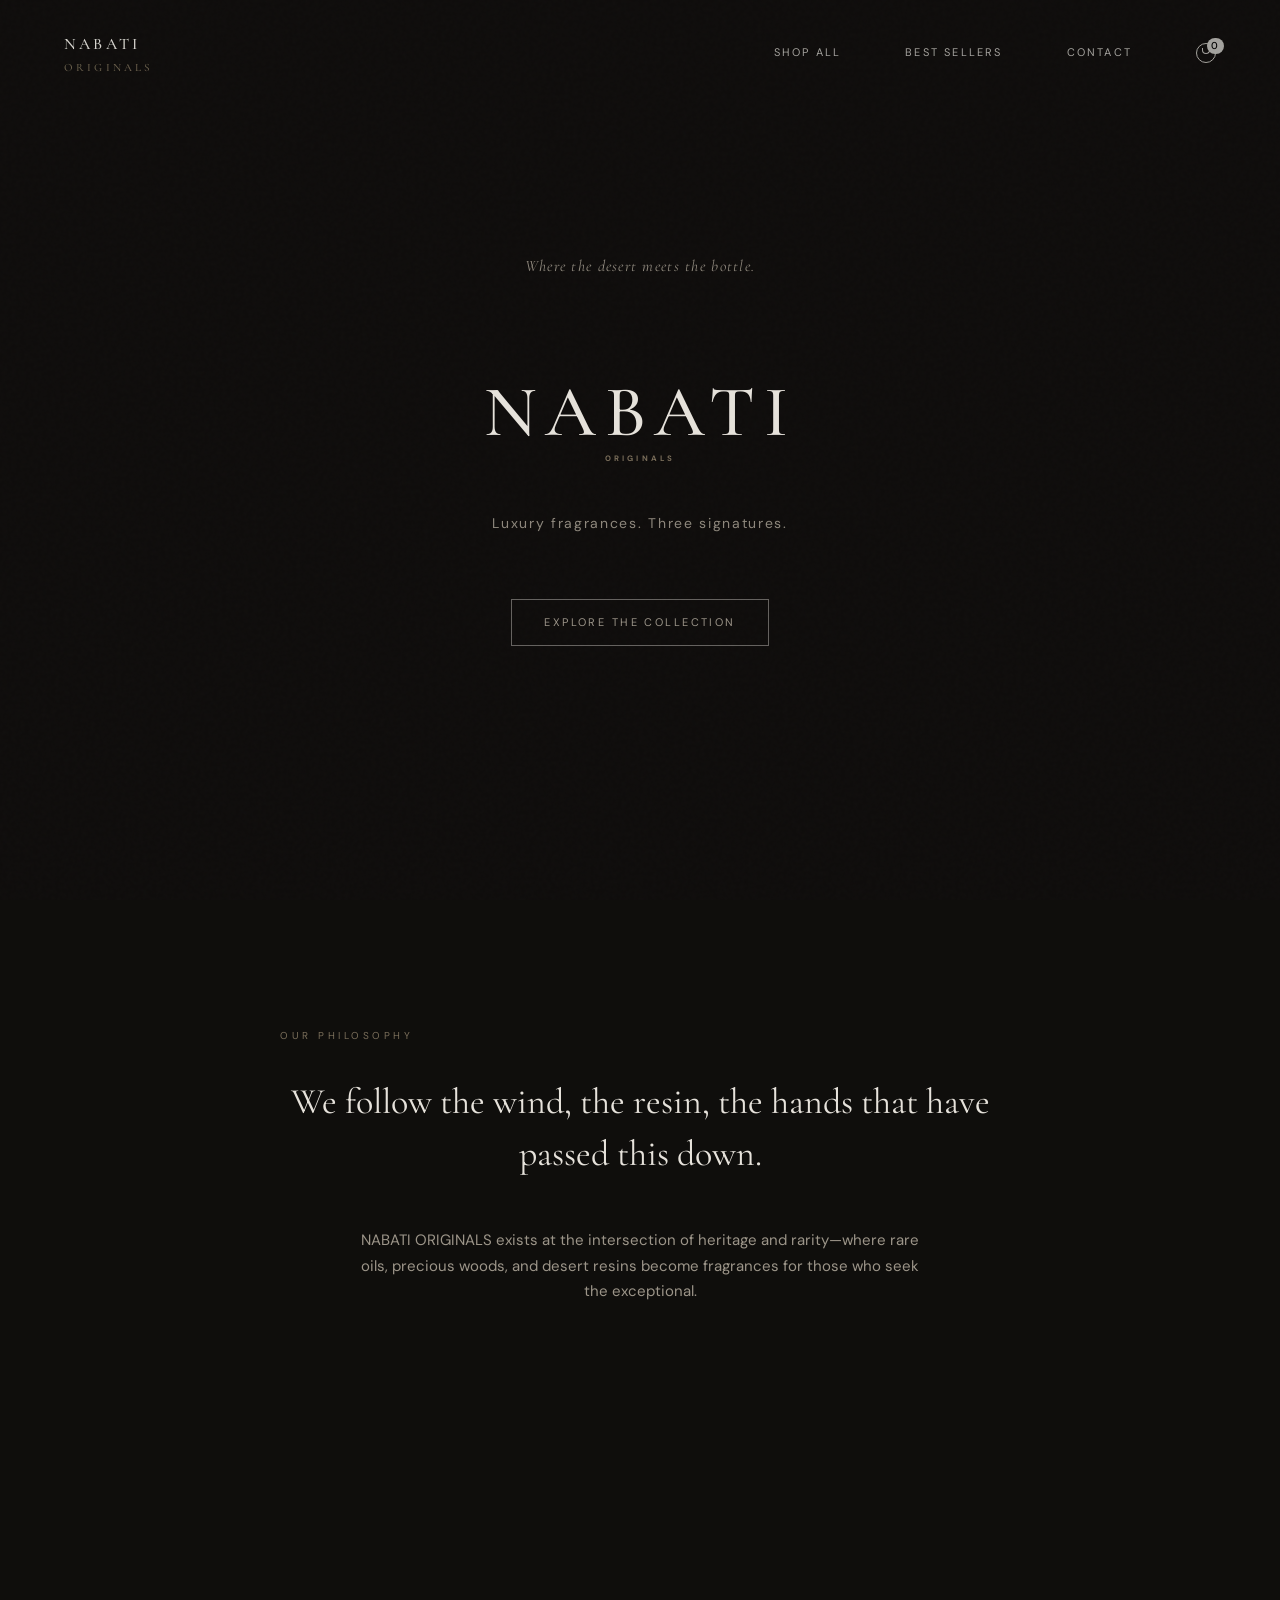
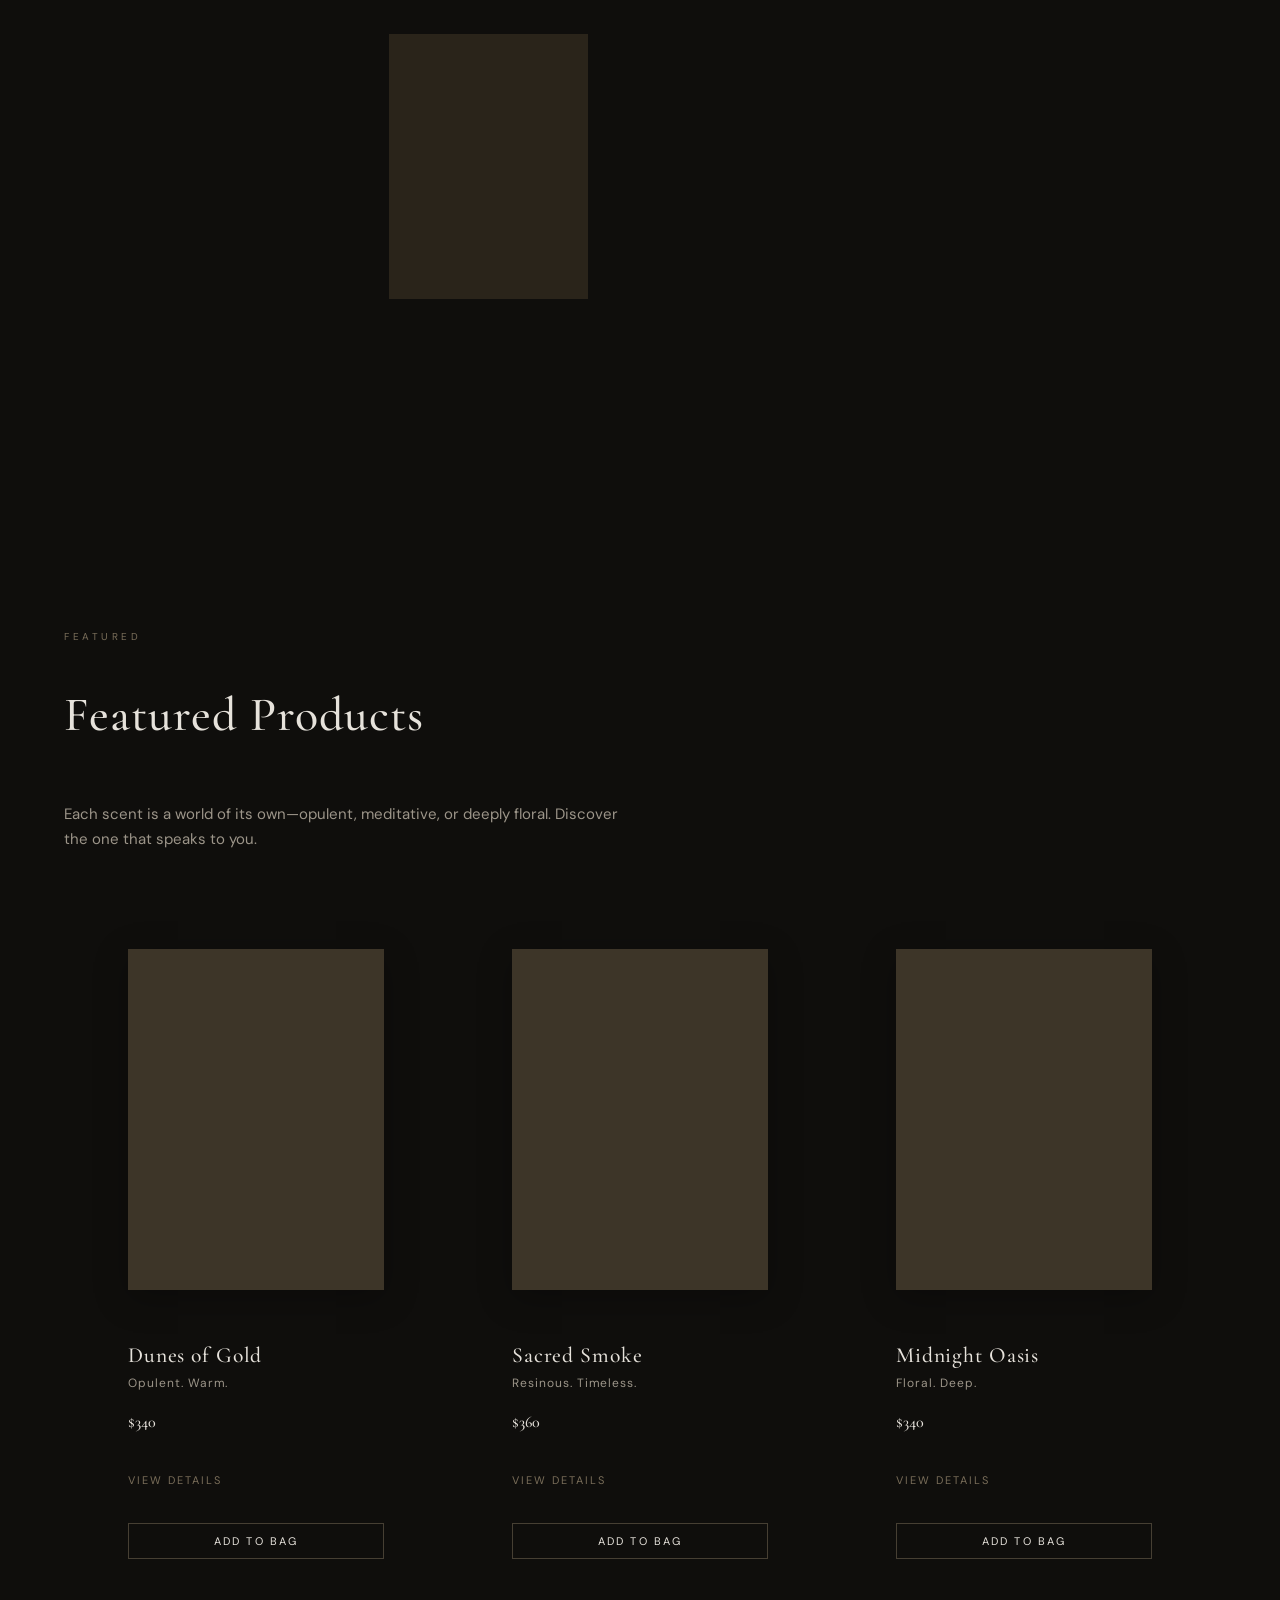
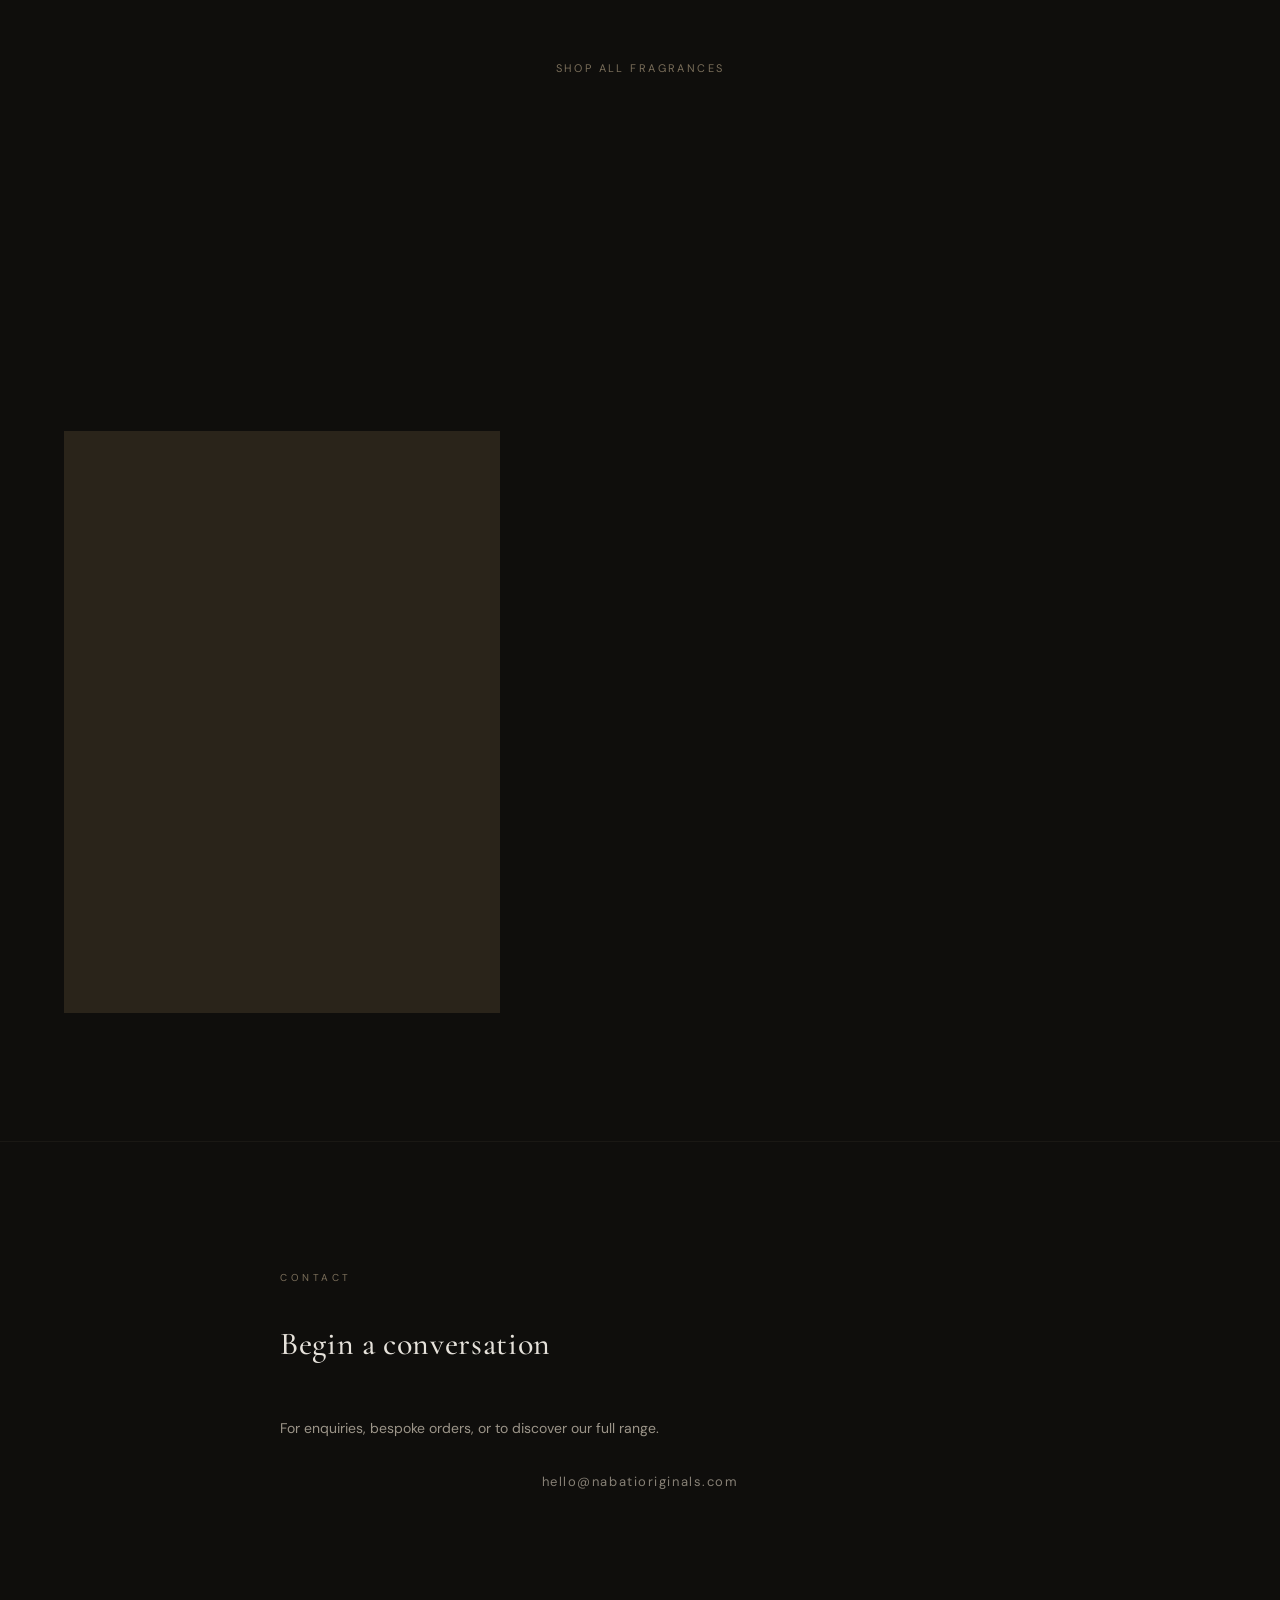
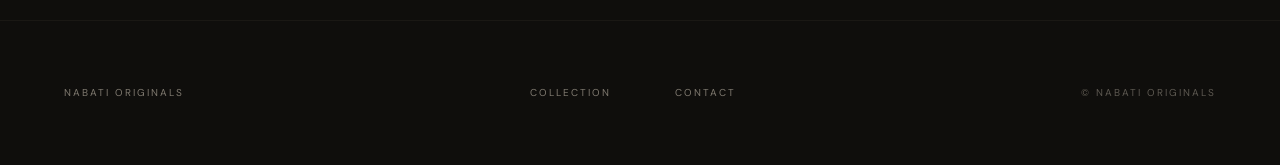
==== index.html @ 3418ffe9 "Luxury e-commerce: hero image, Featured Products, Shop All grid, cart icon+count, PDP gallery+trust," ====
<!DOCTYPE html>
<html lang="en">
<head>
  <meta charset="UTF-8" />
  <meta name="viewport" content="width=device-width, initial-scale=1.0" />
  <title>NABATI ORIGINALS</title>
  <meta name="description" content="Heritage luxury rooted in desert culture. Niche perfumes crafted with rare ingredients." />
  <link rel="preconnect" href="https://fonts.googleapis.com" />
  <link rel="preconnect" href="https://fonts.gstatic.com" crossorigin />
  <link href="https://fonts.googleapis.com/css2?family=Cormorant+Garamond:ital,wght@0,300;0,400;0,500;0,600;1,400;1,500&family=DM+Sans:wght@300;400;500&display=swap" rel="stylesheet" />
  <link rel="stylesheet" href="styles.css" />
</head>
<body class="page-home">
  <div class="texture" aria-hidden="true"></div>

  <header class="masthead">
    <a href="index.html" class="masthead-logo" aria-label="NABATI ORIGINALS">
      <span class="masthead-logo-text on">
        <span class="masthead-word">NABATI</span>
        <span class="masthead-word masthead-word-sub">ORIGINALS</span>
      </span>
    </a>
    <nav class="masthead-nav" aria-label="Primary">
      <a href="collection.html">Shop All</a>
      <a href="collection.html#featured">Best Sellers</a>
      <a href="index.html#contact">Contact</a>
      <a href="cart.html" class="masthead-cart" aria-label="Cart">
        <span class="masthead-cart-icon" aria-hidden="true"></span>
        <span class="masthead-cart-count" id="masthead-cart-count">0</span>
      </a>
    </nav>
  </header>

  <main>
    <section class="open hero-with-image" aria-label="Opening">
      <div class="open-bg open-bg-image"></div>
      <div class="open-content">
        <p class="open-line" data-reveal>Where the desert meets the bottle.</p>
        <h1 class="open-title" data-reveal data-delay="1">
          <span class="open-title-main">NABATI</span>
          <span class="open-title-sub">ORIGINALS</span>
        </h1>
        <p class="open-tagline" data-reveal>Luxury fragrances. Three signatures.</p>
        <a href="collection.html" class="open-cta open-cta--primary" data-reveal>Explore the Collection</a>
      </div>
    </section>

    <section class="block block-philosophy" id="philosophy">
      <div class="block-inner block-inner--narrow">
        <span class="section-label" data-reveal>Our philosophy</span>
        <p class="block-quote" data-reveal>We follow the wind, the resin, the hands that have passed this down.</p>
        <p class="block-quote-body" data-reveal>NABATI ORIGINALS exists at the intersection of heritage and rarity—where rare oils, precious woods, and desert resins become fragrances for those who seek the exceptional.</p>
      </div>
    </section>

    <section class="block block-editorial block-editorial--single">
      <div class="block-inner block-inner--asymmetric">
        <div class="editorial-visual editorial-visual--space" data-reveal>
          <div class="editorial-reference" aria-hidden="true"></div>
        </div>
        <div class="editorial-copy">
          <span class="section-label" data-reveal>The ingredients</span>
          <h2 class="editorial-heading" data-reveal>Rare oils. Precious woods. Centuries of resin.</h2>
          <p class="editorial-body" data-reveal>Every bottle is built from materials sourced where the desert and tradition meet. We work with trusted harvesters and age our ingredients with care. No mass production—only the patience of craftsmanship.</p>
          <a href="collection.html" class="editorial-link" data-reveal>Explore the collection</a>
        </div>
      </div>
    </section>

    <section class="block block-featured" id="featured">
      <div class="block-inner">
        <span class="section-label" data-reveal>Featured</span>
        <h2 class="section-title" data-reveal>Featured Products</h2>
        <p class="section-intro" data-reveal>Each scent is a world of its own—opulent, meditative, or deeply floral. Discover the one that speaks to you.</p>
      </div>
      <div class="featured-grid">
        <article class="featured-card" data-reveal>
          <a href="product.html?id=dunes-of-gold" class="featured-card-link">
            <div class="featured-card-img featured-card-img--1"></div>
            <h3 class="featured-card-name">Dunes of Gold</h3>
            <p class="featured-card-mood">Opulent. Warm.</p>
            <p class="featured-card-price">$340</p>
            <span class="featured-card-cta">View Details</span>
          </a>
          <button type="button" class="featured-add-btn" data-add="dunes-of-gold" aria-label="Add Dunes of Gold to bag">Add to bag</button>
        </article>
        <article class="featured-card" data-reveal>
          <a href="product.html?id=sacred-smoke" class="featured-card-link">
            <div class="featured-card-img featured-card-img--2"></div>
            <h3 class="featured-card-name">Sacred Smoke</h3>
            <p class="featured-card-mood">Resinous. Timeless.</p>
            <p class="featured-card-price">$360</p>
            <span class="featured-card-cta">View Details</span>
          </a>
          <button type="button" class="featured-add-btn" data-add="sacred-smoke" aria-label="Add Sacred Smoke to bag">Add to bag</button>
        </article>
        <article class="featured-card" data-reveal>
          <a href="product.html?id=midnight-oasis" class="featured-card-link">
            <div class="featured-card-img featured-card-img--3"></div>
            <h3 class="featured-card-name">Midnight Oasis</h3>
            <p class="featured-card-mood">Floral. Deep.</p>
            <p class="featured-card-price">$340</p>
            <span class="featured-card-cta">View Details</span>
          </a>
          <button type="button" class="featured-add-btn" data-add="midnight-oasis" aria-label="Add Midnight Oasis to bag">Add to bag</button>
        </article>
      </div>
      <div class="block-inner block-inner--narrow block-collection-cta">
        <a href="collection.html" class="cta-secondary" data-reveal>Shop all fragrances</a>
      </div>
    </section>

    <section class="block block-editorial block-editorial--2">
      <div class="block-inner block-inner--asymmetric block-inner--reverse">
        <div class="editorial-copy">
          <span class="section-label" data-reveal>Craft</span>
          <h2 class="editorial-heading" data-reveal>Handcrafted in the desert.</h2>
          <p class="editorial-body" data-reveal>No compromise. No mass production. Every bottle is filled and finished by hand, using methods that respect both the raw materials and the people who have preserved them for generations.</p>
        </div>
        <div class="editorial-visual editorial-visual--void" data-reveal aria-hidden="true">
          <div class="editorial-void"></div>
        </div>
      </div>
    </section>

    <section class="block block-contact" id="contact">
      <div class="block-inner block-inner--narrow">
        <span class="section-label" data-reveal>Contact</span>
        <h2 class="section-title section-title--small" data-reveal>Begin a conversation</h2>
        <p class="contact-intro" data-reveal>For enquiries, bespoke orders, or to discover our full range.</p>
        <a href="mailto:hello@nabatioriginals.com" class="contact-email" data-reveal>hello@nabatioriginals.com</a>
      </div>
    </section>
  </main>

  <footer class="foot">
    <div class="foot-inner">
      <span class="foot-logo">NABATI ORIGINALS</span>
      <nav class="foot-nav" aria-label="Footer">
        <a href="collection.html">Collection</a>
        <a href="index.html#contact">Contact</a>
      </nav>
      <span class="foot-copy">&copy; NABATI ORIGINALS</span>
    </div>
  </footer>

  <script src="cart-store.js"></script>
  <script src="script.js"></script>
</body>
</html>
---- styles.css ----
/* ============================================
   NABATI ORIGINALS — Editorial E‑commerce
   Handcrafted. Asymmetric. No template.
   ============================================ */

:root {
  /* Single luxury bottle asset (sourced). One image, varied crops/contexts. Layout does not depend on it. */
  --bottle: url("https://images.unsplash.com/photo-1594035910387-fea47794261f?w=1200&q=80");
  --sand: #2a241a;
  --sand-mid: #3d3528;
  --camel: #6b5d4d;
  --smoke: #1a1816;
  --black: #0f0e0c;
  --gold: #9a8b6e;
  --gold-muted: #7a6e5a;
  --paper: #e6e2db;
  --paper-muted: #9c9589;
  --shadow-soft: 0 4px 24px rgba(0, 0, 0, 0.2);
  --shadow-candle: 0 8px 32px rgba(0, 0, 0, 0.25);
  --font-editorial: "Cormorant Garamond", Georgia, serif;
  --font-body: "DM Sans", system-ui, sans-serif;
  --ease: cubic-bezier(0.4, 0, 0.2, 1);
  --ease-slow: cubic-bezier(0.25, 0.1, 0.25, 1);
  --rhy: 8px;
  --space-1: calc(var(--rhy) * 2);
  --space-2: calc(var(--rhy) * 4);
  --space-3: calc(var(--rhy) * 6);
  --space-4: calc(var(--rhy) * 8);
  --space-5: calc(var(--rhy) * 12);
  --space-6: calc(var(--rhy) * 16);
  --space-7: calc(var(--rhy) * 20);
  --space-8: calc(var(--rhy) * 24);
  --max-w: 1440px;
  --max-w-narrow: 720px;
}

*,
*::before,
*::after {
  box-sizing: border-box;
  margin: 0;
  padding: 0;
}

html {
  scroll-behavior: smooth;
}

body {
  font-family: var(--font-body);
  font-weight: 400;
  font-size: 15px;
  line-height: 1.6;
  color: var(--paper-muted);
  background: var(--black);
  overflow-x: hidden;
}

.texture {
  position: fixed;
  inset: 0;
  pointer-events: none;
  z-index: 9999;
  opacity: 0.018;
  background-image: url("data:image/svg+xml,%3Csvg viewBox='0 0 256 256' xmlns='http://www.w3.org/2000/svg'%3E%3Cfilter id='n'%3E%3CfeTurbulence type='fractalNoise' baseFrequency='0.8' numOctaves='4' stitchTiles='stitch'/%3E%3C/filter%3E%3Crect width='100%25' height='100%25' filter='url(%23n)'/%3E%3C/svg%3E");
}

img {
  max-width: 100%;
  height: auto;
  display: block;
}

a {
  color: inherit;
  text-decoration: none;
}

/* ---- Masthead ---- */
.masthead {
  position: fixed;
  top: 0;
  left: 0;
  right: 0;
  z-index: 100;
  display: flex;
  align-items: center;
  justify-content: space-between;
  padding: var(--space-2) var(--space-4);
  mix-blend-mode: difference;
  pointer-events: none;
}

.masthead > * {
  pointer-events: auto;
}

.masthead-logo {
  display: flex;
  align-items: center;
  color: var(--paper);
}

.masthead-logo-img {
  height: 36px;
  width: auto;
}

.masthead-logo-text {
  display: none;
  flex-direction: column;
  letter-spacing: 0.2em;
  font-family: var(--font-editorial);
  font-weight: 500;
  font-size: 1rem;
}

.masthead-logo-text.on,
.masthead-logo:has(.masthead-logo-img[style*="display: none"]) .masthead-logo-text {
  display: flex;
}

.masthead-word-sub {
  font-size: 0.7rem;
  letter-spacing: 0.28em;
  color: var(--gold-muted);
  margin-top: 1px;
}

.masthead-nav {
  display: flex;
  gap: var(--space-4);
}

.masthead-nav a {
  font-size: 11px;
  letter-spacing: 0.2em;
  text-transform: uppercase;
  color: var(--paper);
  opacity: 0.75;
  transition: opacity 0.35s var(--ease);
}

.masthead-nav a:hover {
  opacity: 1;
}

.masthead-nav-current {
  opacity: 1;
}

.masthead-cart {
  position: relative;
  display: flex;
  align-items: center;
  justify-content: center;
}

.masthead-cart-icon {
  width: 20px;
  height: 20px;
  border: 1px solid currentColor;
  border-radius: 50%;
  display: inline-block;
  position: relative;
  top: -1px;
}

.masthead-cart-icon::after {
  content: '';
  position: absolute;
  top: 4px;
  left: 50%;
  transform: translateX(-50%);
  width: 8px;
  height: 6px;
  border: 1px solid currentColor;
  border-top: none;
  border-radius: 0 0 4px 4px;
}

.masthead-cart-count {
  position: absolute;
  top: -6px;
  right: -8px;
  min-width: 16px;
  height: 16px;
  padding: 0 4px;
  font-size: 10px;
  font-weight: 500;
  line-height: 16px;
  text-align: center;
  background: var(--paper);
  color: var(--black);
  border-radius: 8px;
}

.masthead-cart-count:empty,
.masthead-cart[href="cart.html"] .masthead-cart-count {
  display: block;
}

/* ---- Blocks (editorial rhythm) ---- */
.block {
  padding: var(--space-6) var(--space-4);
}

.block-inner {
  max-width: var(--max-w);
  margin: 0 auto;
}

.block-inner--narrow {
  max-width: var(--max-w-narrow);
}

.block-inner--asymmetric {
  display: grid;
  grid-template-columns: 1.2fr 1fr;
  gap: var(--space-8);
  align-items: center;
}

.block-inner--reverse {
  direction: rtl;
}

.block-inner--reverse > * {
  direction: ltr;
}

/* ---- Opening ---- */
.open {
  position: relative;
  min-height: 100vh;
  display: flex;
  align-items: center;
  justify-content: center;
  padding: var(--space-4);
}

.open-bg {
  position: absolute;
  inset: 0;
  background: var(--black);
  background-image: radial-gradient(ellipse 70% 50% at 50% 80%, rgba(58, 50, 38, 0.4) 0%, transparent 55%);
}

.hero-with-image .open-bg-image {
  background-image: url("https://images.unsplash.com/photo-1594035910387-fea47794261f?w=1600&q=85");
  background-size: cover;
  background-position: 50% 40%;
  opacity: 0.35;
}

.open-cta--primary {
  padding: 14px 32px;
  border: 1px solid rgba(230, 226, 219, 0.4);
  color: var(--paper);
}

.open-cta--primary:hover {
  background: rgba(230, 226, 219, 0.08);
  border-color: var(--gold-muted);
  color: var(--paper);
}

.open-content {
  position: relative;
  z-index: 1;
  text-align: center;
}

.open-line {
  font-family: var(--font-editorial);
  font-size: clamp(0.9rem, 1.5vw, 1rem);
  font-style: italic;
  color: var(--paper-muted);
  letter-spacing: 0.08em;
  margin-bottom: var(--space-5);
  opacity: 0;
  transform: translateY(12px);
  transition: opacity 1.2s var(--ease-slow), transform 1.2s var(--ease-slow);
}

.open-line.revealed {
  opacity: 0.9;
  transform: translateY(0);
}

.open-title {
  opacity: 0;
  transform: translateY(20px) scale(0.98);
  transition: opacity 1.4s var(--ease-slow) 0.3s, transform 1.4s var(--ease-slow) 0.3s;
}

.open-title.revealed {
  opacity: 1;
  transform: translateY(0) scale(1);
}

.open-title-main {
  display: block;
  font-family: var(--font-editorial);
  font-weight: 500;
  font-size: clamp(2.5rem, 6vw, 4.5rem);
  letter-spacing: 0.12em;
  color: var(--paper);
  line-height: 1.05;
}

.open-title-sub {
  display: block;
  font-size: 0.35em;
  letter-spacing: 0.4em;
  color: var(--gold-muted);
  margin-top: 0.15em;
}

.open-tagline {
  font-size: 14px;
  letter-spacing: 0.12em;
  color: var(--paper-muted);
  margin-top: var(--space-3);
  margin-bottom: 0;
  opacity: 0;
  transform: translateY(10px);
  transition: opacity 0.8s var(--ease-slow) 0.2s, transform 0.8s var(--ease-slow) 0.2s;
}

.open-tagline.revealed {
  opacity: 0.9;
  transform: translateY(0);
}

.open-cta {
  display: inline-block;
  margin-top: var(--space-4);
  font-size: 11px;
  letter-spacing: 0.22em;
  text-transform: uppercase;
  color: var(--paper-muted);
  opacity: 0;
  transform: translateY(12px);
  transition: opacity 0.8s var(--ease-slow) 0.4s, transform 0.8s var(--ease-slow) 0.4s, color 0.35s var(--ease);
}

.open-cta.revealed {
  opacity: 1;
  transform: translateY(0);
}

.open-cta:hover {
  color: var(--gold-muted);
}

/* ---- Section pattern: label → title → content ---- */
.section-label {
  display: block;
  font-size: 10px;
  letter-spacing: 0.35em;
  text-transform: uppercase;
  color: var(--gold-muted);
  margin-bottom: var(--space-2);
  opacity: 0;
  transform: translateY(12px);
  transition: opacity 0.7s var(--ease-slow), transform 0.7s var(--ease-slow);
}

.section-label.revealed {
  opacity: 1;
  transform: translateY(0);
}

.section-title {
  font-family: var(--font-editorial);
  font-size: clamp(2rem, 4vw, 3rem);
  font-weight: 500;
  color: var(--paper);
  letter-spacing: 0.02em;
  margin-bottom: var(--space-3);
  opacity: 0;
  transform: translateY(16px);
  transition: opacity 0.8s var(--ease-slow), transform 0.8s var(--ease-slow);
}

.section-title.revealed {
  opacity: 1;
  transform: translateY(0);
}

.section-title--small {
  font-size: clamp(1.5rem, 2.5vw, 2rem);
}

.section-intro {
  font-size: 15px;
  line-height: 1.7;
  color: var(--paper-muted);
  max-width: 560px;
  opacity: 0;
  transform: translateY(12px);
  transition: opacity 0.8s var(--ease-slow) 0.1s, transform 0.8s var(--ease-slow) 0.1s;
}

.section-intro.revealed {
  opacity: 1;
  transform: translateY(0);
}

/* ---- Philosophy ---- */
.block-philosophy {
  padding-top: var(--space-6);
  padding-bottom: var(--space-6);
}

.block-quote {
  font-family: var(--font-editorial);
  font-size: clamp(1.5rem, 3vw, 2.25rem);
  font-weight: 400;
  line-height: 1.45;
  color: var(--paper);
  text-align: center;
  margin-bottom: var(--space-3);
  opacity: 0;
  transform: translateY(24px);
  transition: opacity 1s var(--ease-slow), transform 1s var(--ease-slow);
}

.block-quote.revealed {
  opacity: 1;
  transform: translateY(0);
}

.block-quote-body {
  text-align: center;
  font-size: 15px;
  line-height: 1.7;
  color: var(--paper-muted);
  max-width: 580px;
  margin-left: auto;
  margin-right: auto;
  opacity: 0;
  transform: translateY(16px);
  transition: opacity 0.9s var(--ease-slow) 0.15s, transform 0.9s var(--ease-slow) 0.15s;
}

.block-quote-body.revealed {
  opacity: 1;
  transform: translateY(0);
}

/* ---- Editorial ---- */
.block-editorial {
  padding-top: var(--space-6);
  padding-bottom: var(--space-6);
}

.editorial-visual {
  position: relative;
  overflow: hidden;
  opacity: 0;
  transform: translateY(20px);
  transition: opacity 1s var(--ease-slow), transform 1s var(--ease-slow);
}

.editorial-visual.revealed {
  opacity: 1;
  transform: translateY(0);
}

/* Editorial: negative space first. Optional reference (symbolic, not content) — does not define section */
.editorial-visual--space {
  min-height: 0;
  display: flex;
  align-items: flex-end;
  justify-content: flex-end;
}

.editorial-reference {
  width: 38%;
  max-width: 280px;
  aspect-ratio: 3/4;
  background: var(--sand) var(--bottle) no-repeat;
  background-size: cover;
  background-position: 50% 35%;
}

.editorial-visual--void .editorial-void {
  aspect-ratio: 3/4;
  background: var(--sand);
}

.editorial-copy {
  opacity: 0;
  transform: translateY(20px);
  transition: opacity 1s var(--ease-slow), transform 1s var(--ease-slow);
}

.editorial-copy.revealed {
  opacity: 1;
  transform: translateY(0);
}

.editorial-heading {
  font-family: var(--font-editorial);
  font-size: clamp(1.75rem, 3vw, 2.5rem);
  font-weight: 500;
  color: var(--paper);
  letter-spacing: 0.02em;
  margin-bottom: var(--space-3);
  opacity: 0;
  transform: translateY(16px);
  transition: opacity 0.8s var(--ease-slow), transform 0.8s var(--ease-slow);
}

.editorial-heading.revealed {
  opacity: 1;
  transform: translateY(0);
}

.editorial-body {
  font-size: 15px;
  line-height: 1.75;
  color: var(--paper-muted);
  margin-bottom: var(--space-4);
}

.editorial-link {
  font-size: 11px;
  letter-spacing: 0.2em;
  text-transform: uppercase;
  color: var(--gold-muted);
  transition: color 0.35s var(--ease);
}

.editorial-link:hover {
  color: var(--gold);
}

/* ---- Featured Products (homepage) ---- */
.block-featured {
  padding-top: var(--space-6);
  padding-bottom: var(--space-6);
}

.block-featured .block-inner {
  margin-bottom: var(--space-5);
}

.featured-grid {
  display: grid;
  grid-template-columns: repeat(3, 1fr);
  gap: var(--space-6);
  max-width: var(--max-w);
  margin: 0 auto;
  padding: 0 var(--space-4);
}

.featured-card {
  position: relative;
}

.featured-card-link {
  display: block;
  color: inherit;
  transition: color 0.35s var(--ease);
}

.featured-card-link:hover {
  color: var(--paper);
}

.featured-card-link:hover .featured-card-cta {
  color: var(--gold);
}

.featured-card-img {
  aspect-ratio: 3/4;
  background: var(--sand-mid) var(--bottle) no-repeat;
  background-size: cover;
  margin-bottom: var(--space-3);
  box-shadow: var(--shadow-candle);
  transition: transform 0.5s var(--ease-slow), box-shadow 0.5s var(--ease-slow);
}

.featured-card-link:hover .featured-card-img {
  transform: translateY(-4px);
  box-shadow: 0 12px 40px rgba(0, 0, 0, 0.3);
}

.featured-card-img--1 { background-position: 25% 45%; }
.featured-card-img--2 { background-position: 55% 50%; }
.featured-card-img--3 { background-position: 75% 48%; }

.featured-card-name {
  font-family: var(--font-editorial);
  font-size: 1.35rem;
  font-weight: 500;
  color: var(--paper);
  letter-spacing: 0.04em;
  margin-bottom: 2px;
}

.featured-card-mood {
  font-size: 12px;
  letter-spacing: 0.08em;
  color: var(--paper-muted);
  margin-bottom: var(--space-1);
}

.featured-card-price {
  font-family: var(--font-editorial);
  font-size: 1rem;
  font-weight: 500;
  color: var(--paper);
  margin-bottom: var(--space-2);
}

.featured-card-cta {
  font-size: 11px;
  letter-spacing: 0.18em;
  text-transform: uppercase;
  color: var(--gold-muted);
  transition: color 0.35s var(--ease);
}

.featured-add-btn {
  width: 100%;
  margin-top: var(--space-2);
  padding: 10px 0;
  font-size: 11px;
  letter-spacing: 0.2em;
  text-transform: uppercase;
  color: var(--paper);
  background: transparent;
  border: 1px solid rgba(154, 139, 110, 0.4);
  cursor: pointer;
  transition: border-color 0.35s var(--ease), color 0.35s var(--ease);
  font-family: var(--font-body);
}

.featured-add-btn:hover {
  border-color: var(--gold-muted);
  color: var(--gold-muted);
}

/* ---- Collection preview (homepage) ---- */
.block-collection-preview {
  padding-top: var(--space-6);
  padding-bottom: var(--space-6);
}

.block-collection-preview .block-inner {
  margin-bottom: var(--space-5);
}

.block-collection-cta {
  padding-top: var(--space-5);
  padding-bottom: 0;
  text-align: center;
}

.cta-secondary {
  font-size: 11px;
  letter-spacing: 0.22em;
  text-transform: uppercase;
  color: var(--gold-muted);
  transition: color 0.35s var(--ease);
}

.cta-secondary:hover {
  color: var(--gold);
}

/* ---- Horizontal scroll (product cards with imagery) ---- */
.block-horizontal,
.block-collection-preview .horizontal-track {
  overflow: hidden;
}

.block-collection-preview .horizontal-track {
  display: flex;
  align-items: flex-end;
  gap: var(--space-6);
  padding-left: var(--space-4);
  padding-right: var(--space-4);
  overflow-x: auto;
  overflow-y: hidden;
  scroll-snap-type: x proximity;
  scrollbar-width: none;
  -ms-overflow-style: none;
}

.block-collection-preview .horizontal-track::-webkit-scrollbar {
  display: none;
}

.horizontal-img-wrap {
  margin-bottom: var(--space-3);
  position: relative;
}

.horizontal-img {
  aspect-ratio: 3/4;
  background: var(--sand-mid) var(--bottle) no-repeat;
  background-size: cover;
  box-shadow: var(--shadow-candle);
  transition: transform 0.5s var(--ease-slow), box-shadow 0.5s var(--ease-slow);
}

.horizontal-img--1 {
  background-position: 20% 50%;
}

.horizontal-img--2 {
  background-position: 50% 50%;
}

.horizontal-img--3 {
  background-position: 80% 50%;
}

.horizontal-link:hover .horizontal-img {
  transform: translateY(-4px);
  box-shadow: 0 12px 40px rgba(0, 0, 0, 0.3);
}

.horizontal-cta {
  display: inline-block;
  margin-top: var(--space-2);
  font-size: 11px;
  letter-spacing: 0.18em;
  text-transform: uppercase;
  color: var(--gold-muted);
  transition: color 0.35s var(--ease);
}

.horizontal-link:hover .horizontal-cta {
  color: var(--gold);
}

/* ---- Horizontal scroll (track) ---- */
.block-horizontal {
  padding: var(--space-6) 0;
}

.horizontal-track {
  display: flex;
  align-items: flex-end;
  gap: var(--space-6);
  padding-left: var(--space-4);
  padding-right: var(--space-4);
  overflow-x: auto;
  overflow-y: hidden;
  scroll-snap-type: x proximity;
  scrollbar-width: none;
  -ms-overflow-style: none;
}

.horizontal-track::-webkit-scrollbar {
  display: none;
}

.horizontal-pad {
  flex: 0 0 1px;
  scroll-snap-align: none;
}

.horizontal-pad--end {
  min-width: 40vw;
}

.horizontal-item {
  flex: 0 0 auto;
  scroll-snap-align: start;
  width: 280px;
}

.horizontal-item--feature {
  width: 380px;
}

/* Horizontal: no imagery — type and negative space only */
.horizontal-link {
  display: block;
  color: inherit;
  transition: color 0.35s var(--ease);
  padding: var(--space-3) 0;
  min-width: 200px;
}

.horizontal-link:hover {
  color: var(--paper);
}

.horizontal-link:hover .horizontal-mood {
  opacity: 1;
}

.horizontal-name {
  display: block;
  font-family: var(--font-editorial);
  font-size: 1.35rem;
  font-weight: 500;
  color: var(--paper);
  letter-spacing: 0.04em;
  margin-bottom: 2px;
}

.horizontal-mood {
  font-size: 12px;
  letter-spacing: 0.08em;
  color: var(--paper-muted);
  opacity: 0.7;
  transition: opacity 0.35s var(--ease);
}

.horizontal-price {
  display: block;
  font-family: var(--font-editorial);
  font-size: 15px;
  font-weight: 500;
  color: var(--paper);
  letter-spacing: 0.04em;
  margin-top: var(--space-1);
}

/* ---- Contact ---- */
.block-contact {
  padding: var(--space-6) var(--space-4);
  border-top: 1px solid rgba(154, 139, 110, 0.08);
}

.contact-email {
  display: block;
  text-align: center;
  font-size: 13px;
  letter-spacing: 0.12em;
  color: var(--paper-muted);
  opacity: 0;
  transition: opacity 0.8s var(--ease-slow), color 0.35s var(--ease);
}

.contact-email.revealed {
  opacity: 0.85;
}

.contact-email:hover {
  color: var(--gold-muted);
}

.contact-intro {
  font-size: 14px;
  color: var(--paper-muted);
  margin-bottom: var(--space-2);
  opacity: 0;
  transition: opacity 0.7s var(--ease-slow);
}

.contact-intro.revealed {
  opacity: 1;
}

/* ---- Footer ---- */
.foot {
  padding: var(--space-4) var(--space-4);
  border-top: 1px solid rgba(154, 139, 110, 0.08);
}

.foot-inner {
  max-width: var(--max-w);
  margin: 0 auto;
  display: flex;
  justify-content: space-between;
  align-items: center;
  flex-wrap: wrap;
  gap: var(--space-2);
  font-size: 10px;
  letter-spacing: 0.2em;
  text-transform: uppercase;
  color: var(--paper-muted);
  opacity: 0.8;
}

.foot-nav {
  display: flex;
  gap: var(--space-4);
}

.foot-nav a {
  color: inherit;
  transition: color 0.35s var(--ease);
}

.foot-nav a:hover {
  color: var(--gold-muted);
}

.foot-copy {
  opacity: 0.7;
}

/* ========== COLLECTION PAGE ========== */
.page-collection .block-inner--asymmetric {
  grid-template-columns: 1fr 1.1fr;
}

.collection-hero {
  padding-top: var(--space-5);
  padding-bottom: var(--space-5);
}

.collection-title {
  font-family: var(--font-editorial);
  font-size: clamp(2rem, 4vw, 3.25rem);
  font-weight: 500;
  color: var(--paper);
  letter-spacing: 0.02em;
  margin-bottom: var(--space-3);
  opacity: 0;
  transform: translateY(16px);
  transition: opacity 0.8s var(--ease-slow), transform 0.8s var(--ease-slow);
}

.collection-title.revealed {
  opacity: 1;
  transform: translateY(0);
}

.collection-intro {
  font-size: 15px;
  line-height: 1.7;
  color: var(--paper-muted);
  max-width: 560px;
  opacity: 0;
  transform: translateY(12px);
  transition: opacity 0.8s var(--ease-slow) 0.1s, transform 0.8s var(--ease-slow) 0.1s;
}

.collection-intro.revealed {
  opacity: 1;
  transform: translateY(0);
}

.collection-layout {
  max-width: var(--max-w);
  margin: 0 auto;
  padding: 0 var(--space-4) var(--space-8);
}

.collection-item {
  display: grid;
  grid-template-columns: 1.25fr 1fr;
  gap: var(--space-6);
  align-items: center;
  min-height: 60vh;
  padding: var(--space-5) 0;
  border-bottom: 1px solid rgba(154, 139, 110, 0.1);
}

.collection-item:nth-child(even) {
  direction: rtl;
}

.collection-item:nth-child(even) > * {
  direction: ltr;
}

.collection-item:last-child {
  border-bottom: 0;
}

.collection-item-visual {
  position: relative;
}

.collection-item-img {
  aspect-ratio: 3/4;
  max-width: 440px;
  background: var(--sand-mid) var(--bottle) no-repeat;
  background-size: cover;
  box-shadow: var(--shadow-candle);
}

.collection-item-img--1 {
  background-position: 25% 45%;
}

.collection-item-img--2 {
  background-position: 55% 50%;
}

.collection-item-img--3 {
  background-position: 75% 48%;
}

.collection-item--large .collection-item-img {
  max-width: 500px;
}

.collection-item-copy {
  padding: var(--space-4) 0;
}

.collection-item-cta {
  display: inline-block;
  margin-top: var(--space-4);
  font-size: 11px;
  letter-spacing: 0.2em;
  text-transform: uppercase;
  color: var(--gold-muted);
  transition: color 0.35s var(--ease);
}

.collection-item-cta:hover {
  color: var(--gold);
}

.collection-grid-block {
  padding-top: 0;
  padding-bottom: var(--space-6);
}

.collection-grid {
  display: grid;
  grid-template-columns: repeat(3, 1fr);
  gap: var(--space-6);
  max-width: var(--max-w);
  margin: 0 auto;
  padding: 0 var(--space-4);
}

.collection-card {
  position: relative;
}

.collection-card-link {
  display: block;
  color: inherit;
  transition: color 0.35s var(--ease);
}

.collection-card-link:hover {
  color: var(--paper);
}

.collection-card-link:hover .collection-card-cta {
  color: var(--gold);
}

.collection-card-img {
  aspect-ratio: 3/4;
  max-width: 100%;
  background: var(--sand-mid) var(--bottle) no-repeat;
  background-size: cover;
  margin-bottom: var(--space-3);
  box-shadow: var(--shadow-candle);
  transition: transform 0.5s var(--ease-slow), box-shadow 0.5s var(--ease-slow);
}

.collection-card-link:hover .collection-card-img {
  transform: translateY(-4px);
  box-shadow: 0 12px 40px rgba(0, 0, 0, 0.3);
}

.collection-card-name {
  font-family: var(--font-editorial);
  font-size: 1.35rem;
  font-weight: 500;
  color: var(--paper);
  letter-spacing: 0.04em;
  margin-bottom: 2px;
}

.collection-card-meta {
  font-size: 12px;
  color: var(--paper-muted);
  margin-bottom: var(--space-1);
}

.collection-card-price {
  font-family: var(--font-editorial);
  font-size: 1rem;
  font-weight: 500;
  color: var(--paper);
  margin-bottom: var(--space-2);
}

.collection-card-cta {
  font-size: 11px;
  letter-spacing: 0.18em;
  text-transform: uppercase;
  color: var(--gold-muted);
  transition: color 0.35s var(--ease);
}

.collection-card-add {
  width: 100%;
  margin-top: var(--space-2);
  padding: 10px 0;
  font-size: 11px;
  letter-spacing: 0.2em;
  text-transform: uppercase;
  color: var(--paper);
  background: transparent;
  border: 1px solid rgba(154, 139, 110, 0.4);
  cursor: pointer;
  transition: border-color 0.35s var(--ease), color 0.35s var(--ease);
  font-family: var(--font-body);
}

.collection-card-add:hover {
  border-color: var(--gold-muted);
  color: var(--gold-muted);
}

.collection-contact {
  padding-top: var(--space-5);
}

.collection-item-name {
  font-family: var(--font-editorial);
  font-size: clamp(2rem, 4vw, 3rem);
  font-weight: 500;
  color: var(--paper);
  letter-spacing: 0.02em;
  margin-bottom: var(--space-2);
}

.collection-item-name .collection-item-link {
  color: inherit;
  transition: color 0.35s var(--ease);
}

.collection-item-name .collection-item-link:hover {
  color: var(--gold-muted);
}

.collection-item-mood {
  font-size: 14px;
  letter-spacing: 0.06em;
  color: var(--paper-muted);
  margin-bottom: var(--space-2);
}

.collection-item-notes {
  font-size: 12px;
  letter-spacing: 0.08em;
  color: var(--paper-muted);
  opacity: 0.8;
  line-height: 1.8;
}

.collection-item-meta {
  font-size: 11px;
  letter-spacing: 0.12em;
  color: var(--paper-muted);
  opacity: 0.85;
  margin-top: var(--space-3);
  margin-bottom: 0;
}

.collection-item-price {
  font-family: var(--font-editorial);
  color: var(--paper);
  font-weight: 500;
}

/* ========== PRODUCT PAGE ========== */
.page-product {
  padding-bottom: 120px;
}

.product-hero {
  position: relative;
  min-height: 85vh;
  display: flex;
  align-items: center;
  justify-content: center;
  padding: var(--space-6) var(--space-4);
}

.product-hero-inner {
  position: relative;
  z-index: 1;
  display: flex;
  align-items: center;
  justify-content: center;
  gap: var(--space-8);
  flex-wrap: wrap;
  max-width: var(--max-w);
  margin: 0 auto;
}

.product-hero-bg {
  position: absolute;
  inset: 0;
  background: var(--black);
  background-image: radial-gradient(ellipse 60% 40% at 50% 70%, rgba(45, 40, 32, 0.5) 0%, transparent 60%);
}

.product-gallery {
  position: relative;
  z-index: 1;
  display: flex;
  flex-direction: column;
  align-items: center;
  justify-content: center;
  width: 100%;
  max-width: 320px;
  margin: 0 auto;
}

.product-gallery-main {
  width: 100%;
  aspect-ratio: 3/4;
  max-height: 70vh;
  background: var(--bottle) no-repeat center;
  background-size: contain;
  transition: background-position 0.4s var(--ease);
}

.product-gallery-main--bottle,
.product-gallery-main--main {
  background-position: 50% 45%;
}

.product-gallery-main--detail {
  background-position: 60% 50%;
  background-size: 120% auto;
}

.product-gallery-main--close {
  background-position: 50% 35%;
  background-size: 140% auto;
}

.product-gallery-thumbs {
  display: flex;
  gap: var(--space-2);
  margin-top: var(--space-3);
}

.product-gallery-thumb {
  width: 48px;
  height: 48px;
  padding: 0;
  background: rgba(154, 139, 110, 0.15);
  border: 1px solid rgba(154, 139, 110, 0.3);
  cursor: pointer;
  transition: border-color 0.35s var(--ease), background 0.35s var(--ease);
}

.product-gallery-thumb:hover,
.product-gallery-thumb.is-active {
  border-color: var(--gold-muted);
  background: rgba(154, 139, 110, 0.25);
}

.product-back {
  position: absolute;
  top: var(--space-4);
  left: var(--space-4);
  z-index: 2;
  font-size: 11px;
  letter-spacing: 0.2em;
  text-transform: uppercase;
  color: var(--paper-muted);
  transition: color 0.35s var(--ease);
}

.product-back:hover {
  color: var(--paper);
}

.product-hero-copy {
  position: relative;
  z-index: 1;
  text-align: left;
  min-width: 220px;
}

.product-section-heading {
  font-size: 10px;
  letter-spacing: 0.35em;
  text-transform: uppercase;
  color: var(--gold-muted);
  margin-bottom: var(--space-3);
}

.product-story .product-section-heading {
  margin-top: 0;
}

.product-notes .product-section-heading {
  margin-bottom: var(--space-4);
}

.product-hero-name {
  font-family: var(--font-editorial);
  font-size: clamp(1.75rem, 3vw, 2.5rem);
  font-weight: 500;
  color: var(--paper);
  letter-spacing: 0.06em;
  margin-bottom: 4px;
}

.product-hero-mood {
  font-size: 13px;
  letter-spacing: 0.1em;
  color: var(--paper-muted);
}

.product-hero-meta {
  font-size: 11px;
  letter-spacing: 0.15em;
  color: var(--paper-muted);
  opacity: 0.8;
  margin-top: var(--space-2);
}

.product-hero-price {
  font-family: var(--font-editorial);
  font-size: 1.25rem;
  font-weight: 500;
  color: var(--paper);
  letter-spacing: 0.06em;
  margin-top: var(--space-3);
}

.product-story {
  max-width: var(--max-w-narrow);
  margin: 0 auto;
  padding: var(--space-8) var(--space-4);
}

.product-story-body {
  font-family: var(--font-editorial);
  font-size: clamp(1.15rem, 2vw, 1.35rem);
  line-height: 1.7;
  color: var(--paper);
}

.product-story-body p {
  margin-bottom: var(--space-3);
}

.product-story-body p:last-child {
  margin-bottom: 0;
}

.product-notes {
  padding: var(--space-8) var(--space-4);
  border-top: 1px solid rgba(154, 139, 110, 0.1);
}

.product-notes-inner {
  max-width: var(--max-w-narrow);
  margin: 0 auto;
}

.product-notes-list {
  list-style: none;
  display: flex;
  flex-wrap: wrap;
  gap: var(--space-2) var(--space-5);
  margin-top: var(--space-2);
}

.product-notes-list li {
  font-size: 14px;
  letter-spacing: 0.08em;
  color: var(--paper-muted);
}

/* PDP in-content purchase: clear, calm, confident */
.product-purchase {
  padding: var(--space-8) var(--space-4);
  border-top: 1px solid rgba(154, 139, 110, 0.1);
}

.product-purchase-inner {
  max-width: var(--max-w-narrow);
  margin: 0 auto;
}

.product-purchase-meta {
  font-size: 14px;
  letter-spacing: 0.06em;
  color: var(--paper-muted);
  margin-bottom: var(--space-4);
}

.product-purchase-meta span {
  font-family: var(--font-editorial);
  color: var(--paper);
  font-weight: 500;
}

.product-cta-btn--block {
  display: inline-block;
  text-align: center;
  padding: 14px 40px;
  font-size: 11px;
  letter-spacing: 0.22em;
  text-transform: uppercase;
  color: var(--black);
  background: var(--paper);
  border: none;
  cursor: pointer;
  transition: background 0.35s var(--ease), color 0.35s var(--ease);
  text-decoration: none;
  font-family: var(--font-body);
}

.product-cta-btn--block:hover {
  background: var(--gold-muted);
  color: var(--paper);
}

/* Product sticky CTA — revealed on scroll, same tone */
.product-cta-bar {
  position: fixed;
  bottom: 0;
  left: 0;
  right: 0;
  z-index: 50;
  padding: var(--space-3) var(--space-4);
  background: rgba(15, 14, 12, 0.96);
  border-top: 1px solid rgba(154, 139, 110, 0.12);
  display: flex;
  align-items: center;
  justify-content: space-between;
  gap: var(--space-4);
  opacity: 0;
  visibility: hidden;
  transform: translateY(100%);
  transition: opacity 0.5s var(--ease-slow), transform 0.5s var(--ease-slow), visibility 0.5s;
}

.product-cta-bar.visible {
  opacity: 1;
  visibility: visible;
  transform: translateY(0);
}

.product-cta-price {
  font-size: 14px;
  letter-spacing: 0.06em;
  color: var(--paper-muted);
}

.product-cta-price span {
  color: var(--paper);
  font-family: var(--font-editorial);
}

.product-cta-btn {
  display: inline-block;
  padding: 14px 32px;
  font-size: 11px;
  letter-spacing: 0.22em;
  text-transform: uppercase;
  color: var(--black);
  background: var(--paper);
  border: none;
  cursor: pointer;
  transition: background 0.35s var(--ease), color 0.35s var(--ease);
  text-decoration: none;
  font-family: var(--font-body);
}

.product-cta-btn:hover {
  background: var(--gold-muted);
  color: var(--paper);
}

.product-trust {
  padding: var(--space-6) var(--space-4);
  border-top: 1px solid rgba(154, 139, 110, 0.1);
}

.product-trust-inner {
  max-width: var(--max-w-narrow);
  margin: 0 auto;
  display: flex;
  flex-wrap: wrap;
  gap: var(--space-4) var(--space-6);
  justify-content: center;
}

.product-trust-item {
  font-size: 13px;
  letter-spacing: 0.06em;
  color: var(--paper-muted);
  display: flex;
  align-items: center;
  gap: var(--space-2);
}

.product-trust-icon {
  color: var(--gold-muted);
  font-size: 8px;
}

/* ========== CHECKOUT PAGE ========== */
.page-checkout {
  min-height: 100vh;
  display: flex;
  flex-direction: column;
  padding: var(--space-6) var(--space-4);
}

.checkout-header {
  max-width: 520px;
  margin: 0 auto;
  width: 100%;
  margin-bottom: var(--space-6);
}

.checkout-logo {
  font-family: var(--font-editorial);
  font-size: 1rem;
  letter-spacing: 0.2em;
  color: var(--paper);
}

.checkout-back {
  display: inline-block;
  font-size: 11px;
  letter-spacing: 0.18em;
  text-transform: uppercase;
  color: var(--paper-muted);
  margin-top: var(--space-2);
  transition: color 0.35s var(--ease);
}

.checkout-back:hover {
  color: var(--gold-muted);
}

.checkout-title {
  font-family: var(--font-editorial);
  font-size: 1.5rem;
  font-weight: 500;
  color: var(--paper);
  letter-spacing: 0.02em;
  margin-top: var(--space-4);
  margin-bottom: var(--space-2);
}

.checkout-order-summary {
  max-width: 520px;
  margin: 0 auto var(--space-6);
  width: 100%;
  padding: var(--space-4) 0;
  border-bottom: 1px solid rgba(154, 139, 110, 0.12);
}

.checkout-order-inner {
  padding: 0;
}

.checkout-summary-heading {
  font-size: 10px;
  letter-spacing: 0.3em;
  text-transform: uppercase;
  color: var(--gold-muted);
  margin-bottom: var(--space-3);
}

.checkout-summary-line {
  display: flex;
  justify-content: space-between;
  align-items: baseline;
  margin-bottom: var(--space-2);
}

.checkout-summary-name {
  font-family: var(--font-editorial);
  font-size: 1.1rem;
  font-weight: 500;
  color: var(--paper);
}

.checkout-summary-meta {
  font-size: 13px;
  color: var(--paper-muted);
}

.checkout-summary-total {
  font-family: var(--font-editorial);
  font-size: 1.25rem;
  font-weight: 500;
  color: var(--paper);
  margin-top: var(--space-3);
  padding-top: var(--space-3);
  border-top: 1px solid rgba(154, 139, 110, 0.15);
}

.checkout-summary-total-label {
  font-size: 0.85rem;
  font-weight: 400;
  letter-spacing: 0.12em;
  color: var(--paper-muted);
  margin-right: var(--space-2);
}

.checkout-form-wrap {
  max-width: 520px;
  margin: 0 auto;
  width: 100%;
  flex: 1;
}

.checkout-section {
  border: none;
  margin: 0 0 var(--space-6) 0;
  padding: 0;
}

.checkout-section-legend {
  font-size: 10px;
  letter-spacing: 0.3em;
  text-transform: uppercase;
  color: var(--gold-muted);
  margin-bottom: var(--space-4);
  padding: 0;
}

.checkout-form label {
  display: block;
  font-size: 11px;
  letter-spacing: 0.15em;
  text-transform: uppercase;
  color: var(--paper-muted);
  margin-bottom: 8px;
}

.checkout-form input {
  width: 100%;
  padding: 14px 0;
  font-family: var(--font-body);
  font-size: 15px;
  color: var(--paper);
  background: transparent;
  border: none;
  border-bottom: 1px solid rgba(154, 139, 110, 0.25);
  margin-bottom: var(--space-4);
  transition: border-color 0.35s var(--ease);
}

.checkout-form input::placeholder {
  color: var(--paper-muted);
  opacity: 0.6;
}

.checkout-form input:focus {
  outline: none;
  border-bottom-color: var(--gold-muted);
}

.checkout-form .row {
  display: grid;
  grid-template-columns: 1fr 1fr;
  gap: var(--space-4);
}

.checkout-submit {
  width: 100%;
  margin-top: var(--space-6);
  padding: 16px;
  font-size: 11px;
  letter-spacing: 0.22em;
  text-transform: uppercase;
  color: var(--black);
  background: var(--paper);
  border: none;
  cursor: pointer;
  transition: background 0.35s var(--ease), color 0.35s var(--ease);
}

.checkout-submit:hover {
  background: var(--gold-muted);
  color: var(--paper);
}

.checkout-submit:focus-visible,
.product-cta-btn:focus-visible,
.product-cta-btn--block:focus-visible,
.cart-checkout-btn:focus-visible {
  outline: 2px solid var(--gold-muted);
  outline-offset: 2px;
}

.checkout-trust {
  margin-top: var(--space-6);
  padding-top: var(--space-4);
  border-top: 1px solid rgba(154, 139, 110, 0.12);
}

.checkout-trust-line {
  font-size: 13px;
  letter-spacing: 0.06em;
  color: var(--paper-muted);
  margin-bottom: var(--space-1);
}

.checkout-trust-icon {
  margin-right: var(--space-1);
}

/* ---- Responsive ---- */
@media (max-width: 900px) {
  .block-inner--asymmetric,
  .block-inner--reverse {
    grid-template-columns: 1fr;
    direction: ltr;
    gap: var(--space-5);
  }

  .featured-grid,
  .collection-grid {
    grid-template-columns: repeat(2, 1fr);
    gap: var(--space-4);
  }

  .collection-item,
  .collection-item:nth-child(even) {
    grid-template-columns: 1fr;
    direction: ltr;
    min-height: auto;
    padding: var(--space-5) 0;
  }

  .product-purchase {
    padding: var(--space-6) var(--space-4);
  }

  .collection-item-img {
    max-width: 100%;
  }

  .foot-inner {
    flex-direction: column;
    text-align: center;
  }
}

/* ========== CART PAGE ========== */
.page-cart {
  padding-top: calc(var(--space-4) + 60px);
  padding-bottom: var(--space-8);
  min-height: 60vh;
}

.cart-main {
  max-width: var(--max-w-narrow);
  margin: 0 auto;
  padding: 0 var(--space-4);
}

.cart-inner {
  padding: var(--space-5) 0;
}

.cart-title {
  font-family: var(--font-editorial);
  font-size: clamp(1.75rem, 3vw, 2.25rem);
  font-weight: 500;
  color: var(--paper);
  letter-spacing: 0.02em;
  margin-bottom: var(--space-6);
}

.cart-empty {
  padding: var(--space-6) 0;
}

.cart-empty-text {
  font-size: 15px;
  color: var(--paper-muted);
  margin-bottom: var(--space-4);
}

.cart-empty-cta {
  font-size: 11px;
  letter-spacing: 0.2em;
  text-transform: uppercase;
  color: var(--gold-muted);
  transition: color 0.35s var(--ease);
}

.cart-empty-cta:hover {
  color: var(--gold);
}

.cart-items {
  display: flex;
  flex-direction: column;
  gap: var(--space-6);
}

.cart-item {
  display: grid;
  grid-template-columns: 120px 1fr;
  gap: var(--space-4);
  align-items: center;
  padding: var(--space-4) 0;
  border-bottom: 1px solid rgba(154, 139, 110, 0.1);
}

.cart-item-img {
  aspect-ratio: 3/4;
  background: var(--sand-mid) var(--bottle) no-repeat;
  background-size: cover;
  background-position: 50% 45%;
}

.cart-item-img.collection-item-img--1 { background-position: 25% 45%; }
.cart-item-img.collection-item-img--2 { background-position: 55% 50%; }
.cart-item-img.collection-item-img--3 { background-position: 75% 48%; }

.cart-item-name {
  font-family: var(--font-editorial);
  font-size: 1.35rem;
  font-weight: 500;
  color: var(--paper);
  letter-spacing: 0.02em;
  margin-bottom: var(--space-1);
}

.cart-item-meta {
  font-size: 12px;
  color: var(--paper-muted);
  margin-bottom: var(--space-1);
}

.cart-item-qty {
  display: flex;
  align-items: center;
  gap: var(--space-2);
  margin: var(--space-2) 0;
}

.cart-qty-btn {
  width: 32px;
  height: 32px;
  padding: 0;
  font-size: 18px;
  line-height: 1;
  color: var(--paper);
  background: transparent;
  border: 1px solid rgba(154, 139, 110, 0.35);
  cursor: pointer;
  transition: border-color 0.35s var(--ease), color 0.35s var(--ease);
}

.cart-qty-btn:hover {
  border-color: var(--gold-muted);
  color: var(--gold-muted);
}

.cart-qty-num {
  min-width: 24px;
  text-align: center;
  font-size: 14px;
  color: var(--paper);
}

.cart-item-price {
  font-family: var(--font-editorial);
  font-size: 1rem;
  font-weight: 500;
  color: var(--paper);
}

.cart-summary {
  padding: var(--space-5) 0;
}

.cart-total {
  font-family: var(--font-editorial);
  font-size: 1.25rem;
  font-weight: 500;
  color: var(--paper);
  margin-bottom: var(--space-4);
}

.cart-total-label {
  font-size: 0.85rem;
  font-weight: 400;
  letter-spacing: 0.12em;
  color: var(--paper-muted);
  margin-right: var(--space-2);
}

.cart-checkout-btn {
  display: block;
  width: 100%;
  text-align: center;
  padding: 16px;
  font-size: 11px;
  letter-spacing: 0.22em;
  text-transform: uppercase;
  color: var(--black);
  background: var(--paper);
  border: none;
  cursor: pointer;
  transition: background 0.35s var(--ease), color 0.35s var(--ease);
  text-decoration: none;
  font-family: var(--font-body);
  margin-bottom: var(--space-3);
}

.cart-checkout-btn:hover {
  background: var(--gold-muted);
  color: var(--paper);
}

.cart-continue {
  display: block;
  text-align: center;
  font-size: 11px;
  letter-spacing: 0.18em;
  text-transform: uppercase;
  color: var(--paper-muted);
  transition: color 0.35s var(--ease);
}

.cart-continue:hover {
  color: var(--gold-muted);
}

@media (max-width: 600px) {
  .featured-grid,
  .collection-grid {
    grid-template-columns: 1fr;
  }

  .cart-item {
    grid-template-columns: 80px 1fr;
  }

  .horizontal-item {
    width: 240px;
  }

  .product-gallery-main {
    max-height: 50vh;
  }

  .product-hero-inner {
    flex-direction: column;
    gap: var(--space-5);
  }

  .product-hero-copy {
    text-align: center;
  }

  .horizontal-item--feature {
    width: 280px;
  }

  .product-cta-bar {
    flex-direction: column;
    align-items: stretch;
  }

  .checkout-form .row {
    grid-template-columns: 1fr;
  }
}
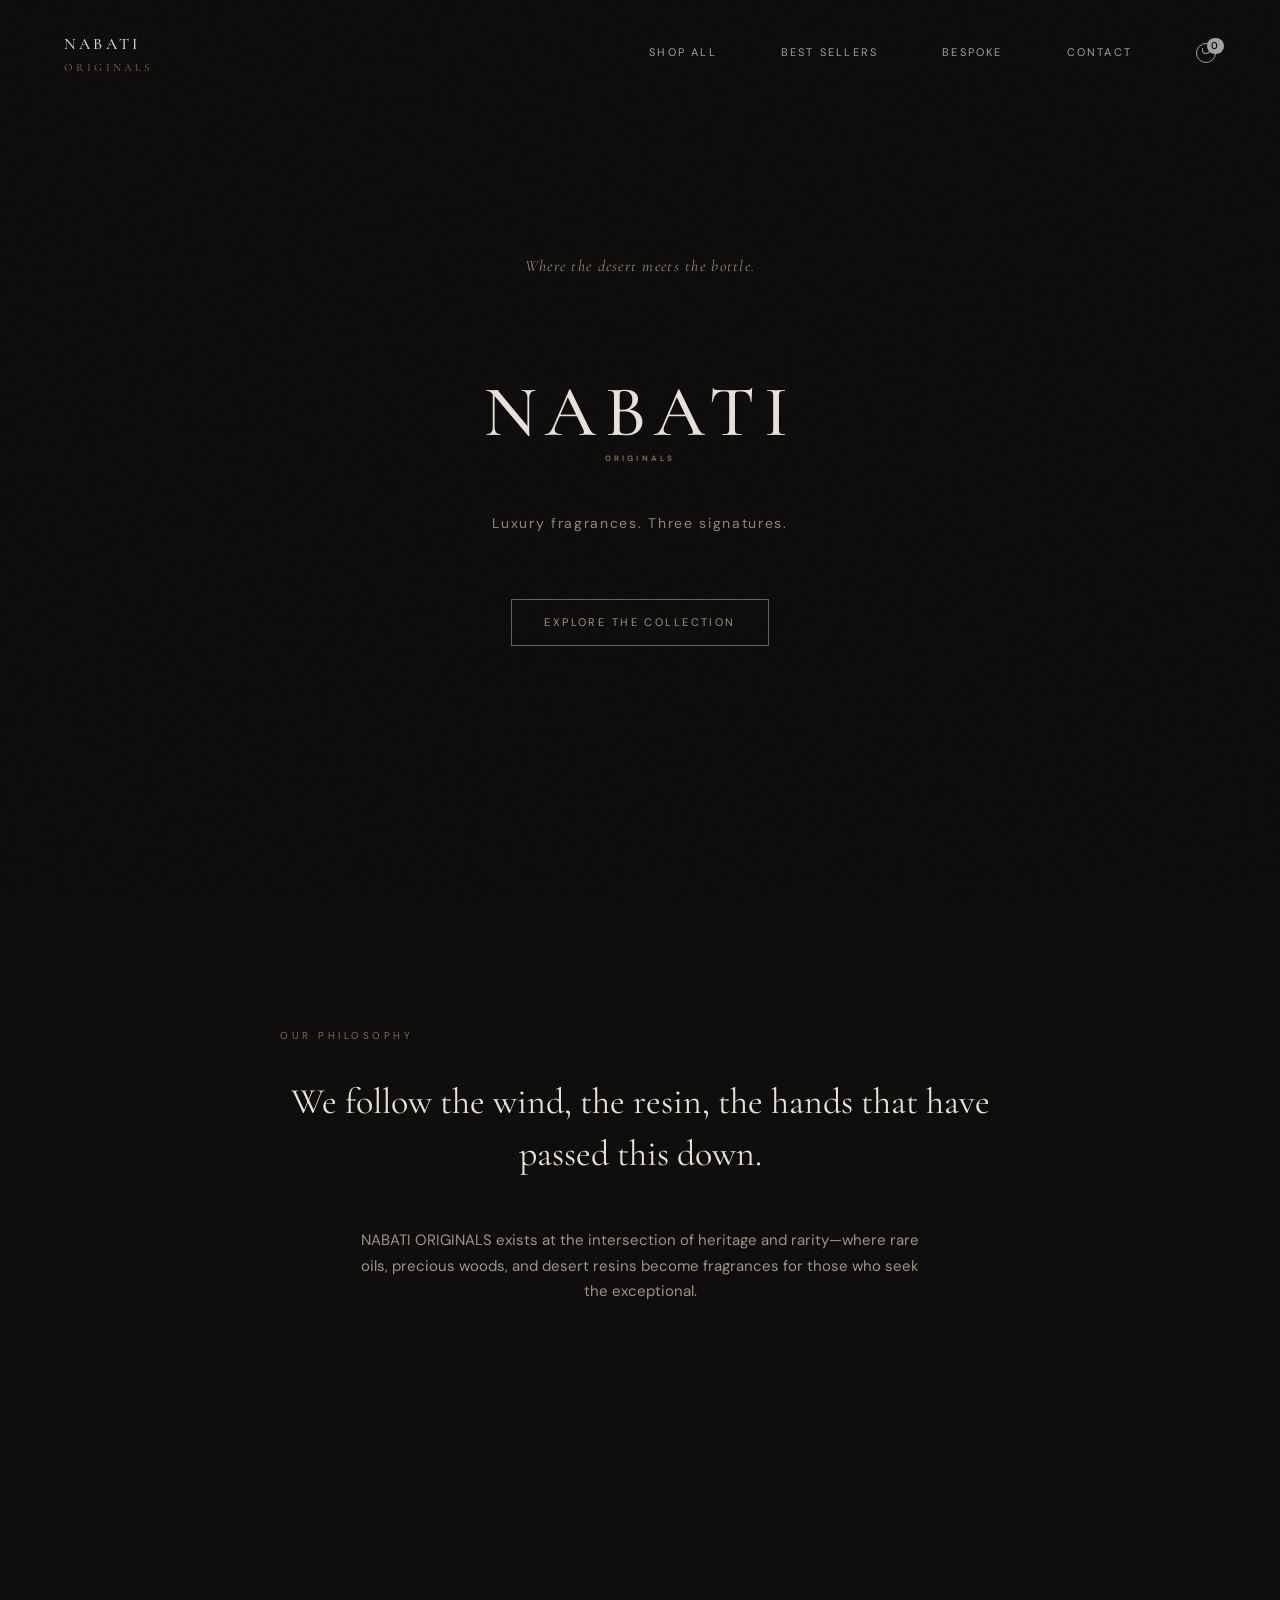
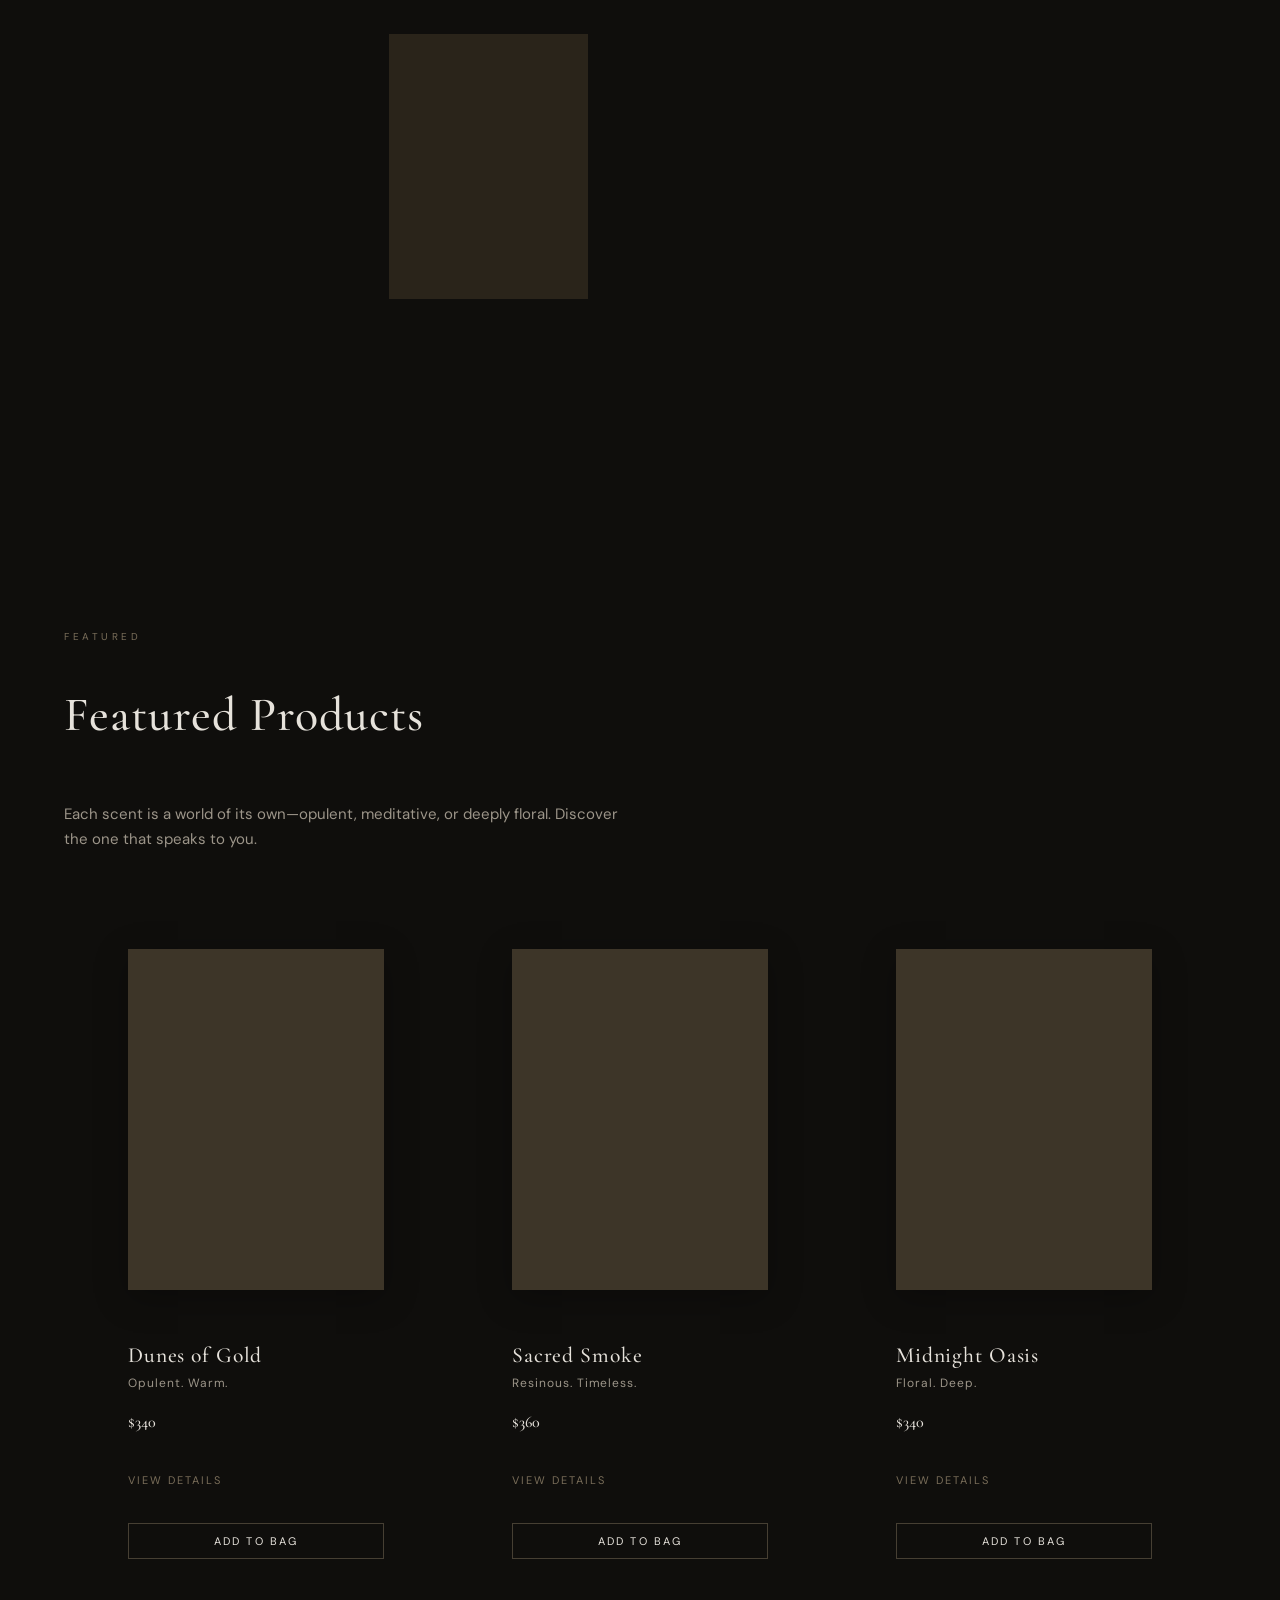
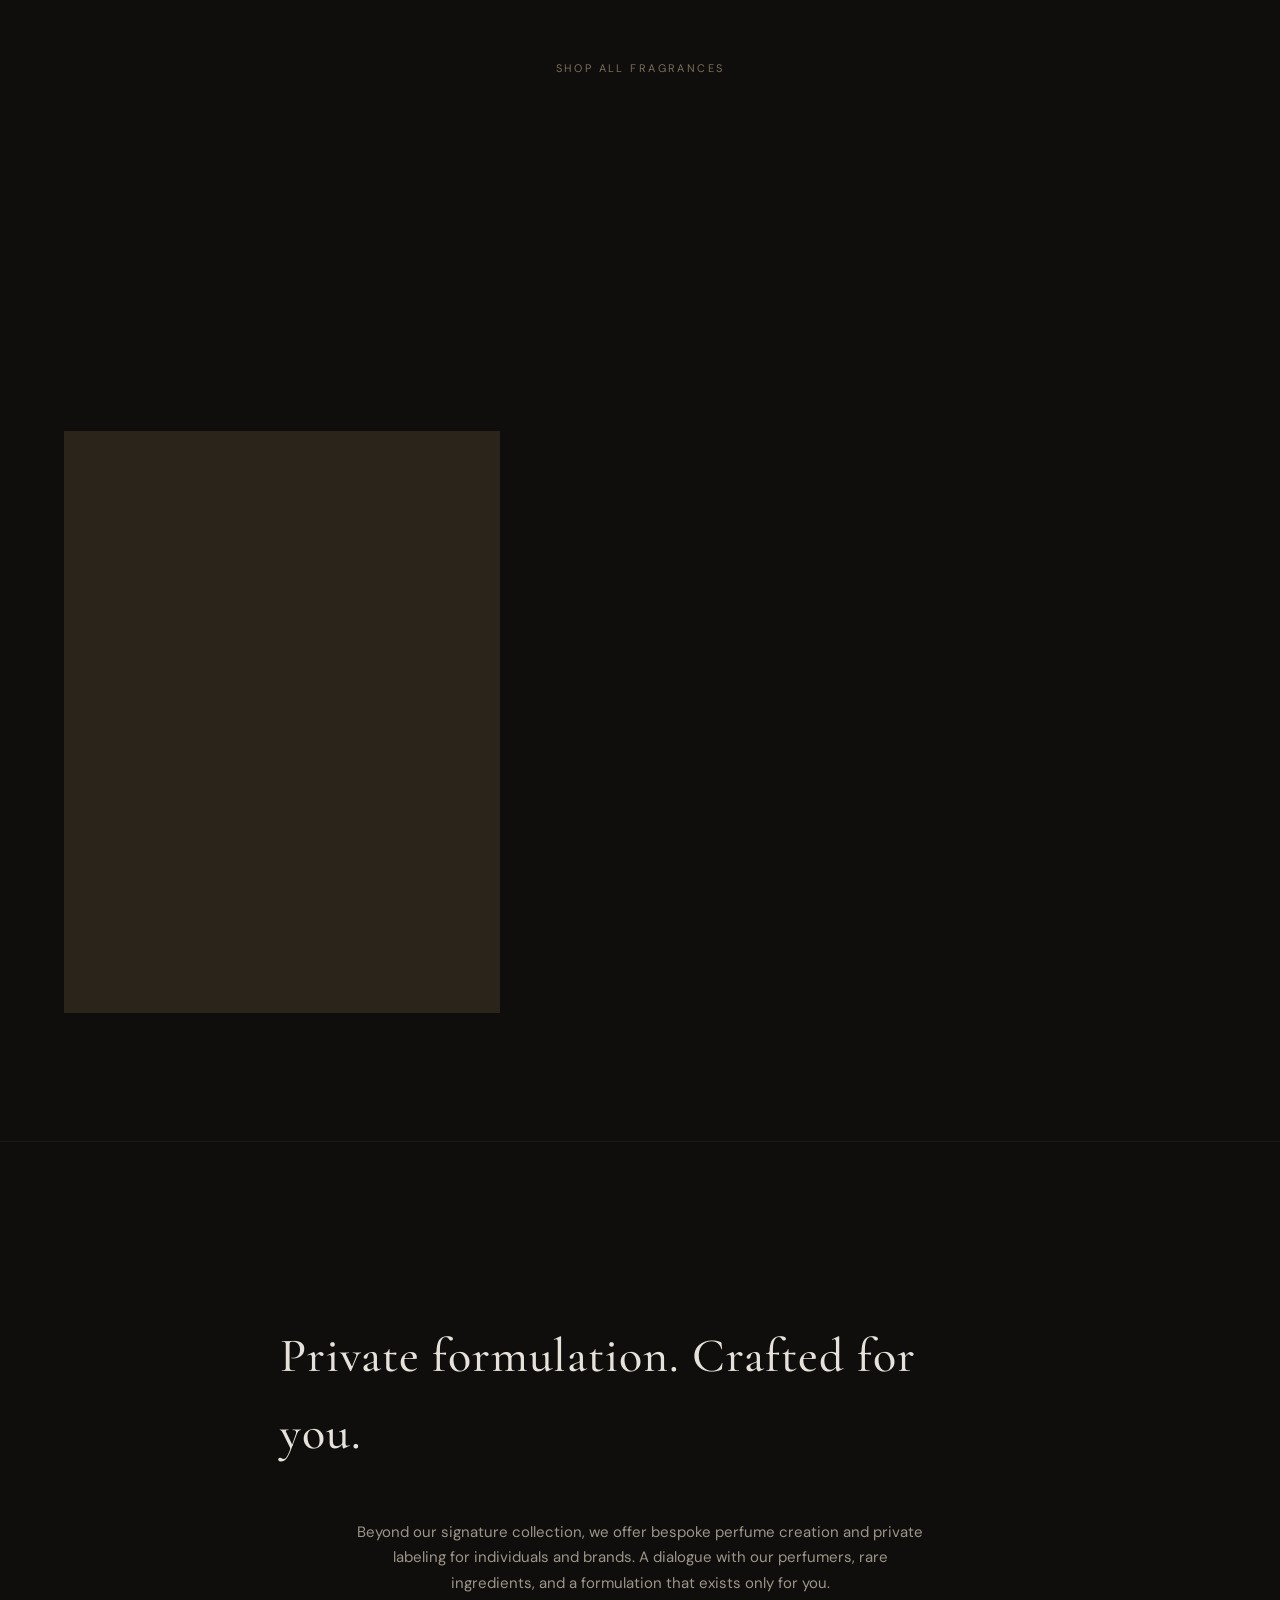
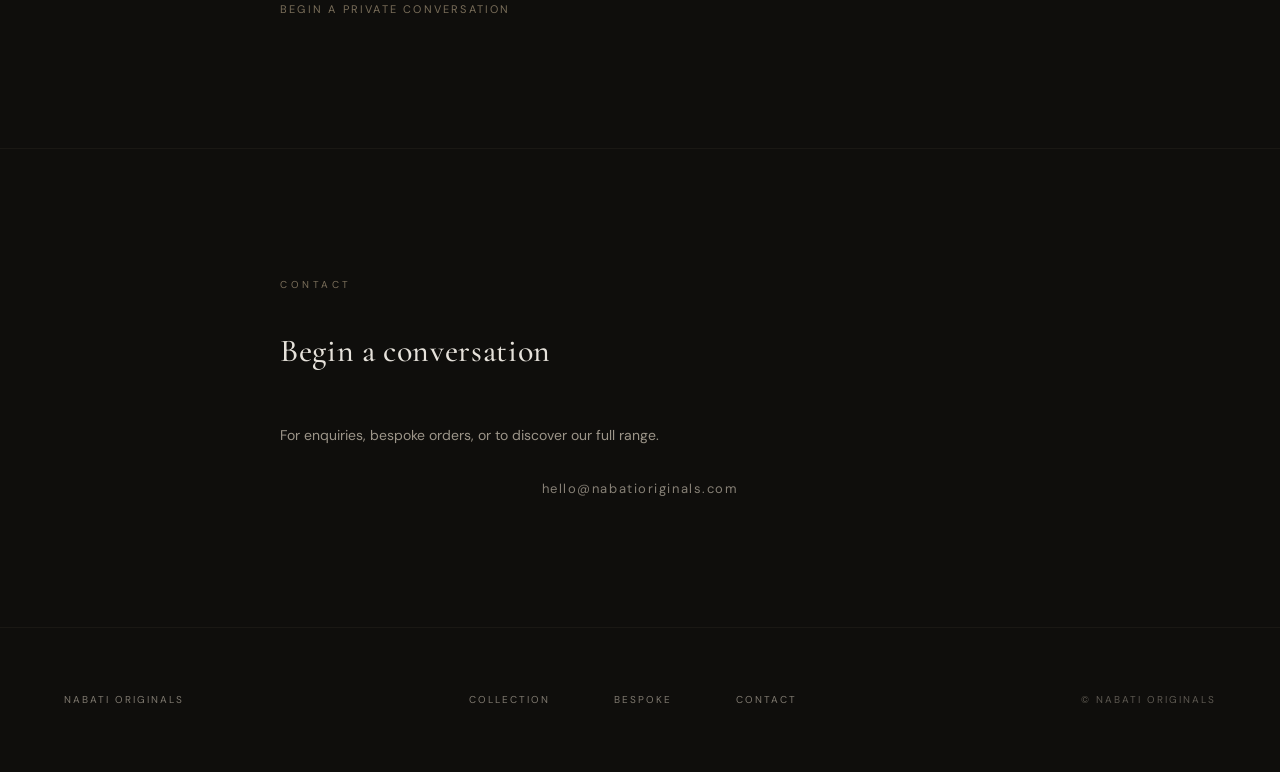
==== commit a9d17d1d: "Design system: strict tokens, DESIGN-SYSTEM.md, Bespoke page and nav, typography and motion vars Mad" ====
--- a/index.html
+++ b/index.html
@@ -23,6 +23,7 @@
     <nav class="masthead-nav" aria-label="Primary">
       <a href="collection.html">Shop All</a>
       <a href="collection.html#featured">Best Sellers</a>
+      <a href="bespoke.html">Bespoke</a>
       <a href="index.html#contact">Contact</a>
       <a href="cart.html" class="masthead-cart" aria-label="Cart">
         <span class="masthead-cart-icon" aria-hidden="true"></span>
@@ -123,6 +124,15 @@
       </div>
     </section>
 
+    <section class="block block-bespoke" id="bespoke">
+      <div class="block-inner block-inner--narrow">
+        <span class="section-label" data-reveal>Bespoke Creation</span>
+        <h2 class="section-title" data-reveal>Private formulation. Crafted for you.</h2>
+        <p class="block-quote-body" data-reveal>Beyond our signature collection, we offer bespoke perfume creation and private labeling for individuals and brands. A dialogue with our perfumers, rare ingredients, and a formulation that exists only for you.</p>
+        <a href="bespoke.html" class="editorial-link" data-reveal>Begin a private conversation</a>
+      </div>
+    </section>
+
     <section class="block block-contact" id="contact">
       <div class="block-inner block-inner--narrow">
         <span class="section-label" data-reveal>Contact</span>
@@ -138,6 +148,7 @@
       <span class="foot-logo">NABATI ORIGINALS</span>
       <nav class="foot-nav" aria-label="Footer">
         <a href="collection.html">Collection</a>
+        <a href="bespoke.html">Bespoke</a>
         <a href="index.html#contact">Contact</a>
       </nav>
       <span class="foot-copy">&copy; NABATI ORIGINALS</span>
--- a/styles.css
+++ b/styles.css
@@ -1,26 +1,73 @@
 /* ============================================
-   NABATI ORIGINALS — Editorial E‑commerce
-   Handcrafted. Asymmetric. No template.
+   NABATI ORIGINALS — Design System
+   Strict. Consistent. No deviations.
+   See DESIGN-SYSTEM.md for full reference.
    ============================================ */
 
 :root {
-  /* Single luxury bottle asset (sourced). One image, varied crops/contexts. Layout does not depend on it. */
-  --bottle: url("https://images.unsplash.com/photo-1594035910387-fea47794261f?w=1200&q=80");
-  --sand: #2a241a;
-  --sand-mid: #3d3528;
-  --camel: #6b5d4d;
-  --smoke: #1a1816;
-  --black: #0f0e0c;
-  --gold: #9a8b6e;
-  --gold-muted: #7a6e5a;
-  --paper: #e6e2db;
-  --paper-muted: #9c9589;
+  /* ---- COLOR (strict: no bright, no pure white, soft contrast) ---- */
+  /* Primary: deep sand brown / desert umber */
+  --color-sand: #2a241a;
+  --color-sand-mid: #3d3528;
+  /* Primary: smoked black */
+  --color-smoke: #1a1816;
+  --color-black: #0f0e0c;
+  /* Secondary: warm camel, muted amber */
+  --color-camel: #6b5d4d;
+  --color-amber: #7a6e5a;
+  /* Accent: soft brushed gold (use sparingly) */
+  --color-gold: #9a8b6e;
+  /* Accent: off-white / ivory for contrast only */
+  --color-ivory: #e6e2db;
+  --color-ivory-muted: #9c9589;
+
+  /* Aliases (use these in components) */
+  --sand: var(--color-sand);
+  --sand-mid: var(--color-sand-mid);
+  --smoke: var(--color-smoke);
+  --black: var(--color-black);
+  --camel: var(--color-camel);
+  --gold: var(--color-gold);
+  --gold-muted: var(--color-amber);
+  --paper: var(--color-ivory);
+  --paper-muted: var(--color-ivory-muted);
+
+  /* Borders & overlays (soft, never sharp) */
+  --border-subtle: 1px solid rgba(154, 139, 110, 0.08);
+  --border-soft: 1px solid rgba(154, 139, 110, 0.12);
+  --border-medium: 1px solid rgba(154, 139, 110, 0.25);
+  --overlay-soft: rgba(58, 50, 38, 0.4);
+  --overlay-hero: rgba(45, 40, 32, 0.5);
   --shadow-soft: 0 4px 24px rgba(0, 0, 0, 0.2);
   --shadow-candle: 0 8px 32px rgba(0, 0, 0, 0.25);
+  --shadow-hover: 0 12px 40px rgba(0, 0, 0, 0.3);
+
+  /* ---- TYPOGRAPHY (H1 > H2 > H3 > body, editorial leads) ---- */
   --font-editorial: "Cormorant Garamond", Georgia, serif;
   --font-body: "DM Sans", system-ui, sans-serif;
+  --type-h1: clamp(2.25rem, 5vw, 4rem);
+  --type-h2: clamp(1.75rem, 3.5vw, 2.75rem);
+  --type-h3: clamp(1.25rem, 2vw, 1.5rem);
+  --type-body: 15px;
+  --type-small: 13px;
+  --type-tiny: 11px;
+  --type-label: 10px;
+  --leading-tight: 1.05;
+  --leading-body: 1.6;
+  --leading-relaxed: 1.75;
+  --tracking-tight: 0.02em;
+  --tracking-mid: 0.08em;
+  --tracking-wide: 0.2em;
+  --tracking-label: 0.35em;
+
+  /* ---- MOTION (subtle, slow, purposeful) ---- */
   --ease: cubic-bezier(0.4, 0, 0.2, 1);
   --ease-slow: cubic-bezier(0.25, 0.1, 0.25, 1);
+  --duration-fast: 0.35s;
+  --duration-mid: 0.5s;
+  --duration-slow: 0.9s;
+
+  /* ---- SPACING (generous but controlled, editorial rhythm) ---- */
   --rhy: 8px;
   --space-1: calc(var(--rhy) * 2);
   --space-2: calc(var(--rhy) * 4);
@@ -32,6 +79,9 @@
   --space-8: calc(var(--rhy) * 24);
   --max-w: 1440px;
   --max-w-narrow: 720px;
+
+  /* Imagery: single bottle asset, varied crops */
+  --bottle: url("https://images.unsplash.com/photo-1594035910387-fea47794261f?w=1200&q=80");
 }
 
 *,
@@ -49,8 +99,8 @@
 body {
   font-family: var(--font-body);
   font-weight: 400;
-  font-size: 15px;
-  line-height: 1.6;
+  font-size: var(--type-body);
+  line-height: var(--leading-body);
   color: var(--paper-muted);
   background: var(--black);
   overflow-x: hidden;
@@ -133,12 +183,12 @@
 }
 
 .masthead-nav a {
-  font-size: 11px;
-  letter-spacing: 0.2em;
+  font-size: var(--type-tiny);
+  letter-spacing: var(--tracking-wide);
   text-transform: uppercase;
   color: var(--paper);
   opacity: 0.75;
-  transition: opacity 0.35s var(--ease);
+  transition: opacity var(--duration-fast) var(--ease);
 }
 
 .masthead-nav a:hover {
@@ -243,7 +293,7 @@
   position: absolute;
   inset: 0;
   background: var(--black);
-  background-image: radial-gradient(ellipse 70% 50% at 50% 80%, rgba(58, 50, 38, 0.4) 0%, transparent 55%);
+  background-image: radial-gradient(ellipse 70% 50% at 50% 80%, var(--overlay-soft) 0%, transparent 55%);
 }
 
 .hero-with-image .open-bg-image {
@@ -357,14 +407,14 @@
 /* ---- Section pattern: label → title → content ---- */
 .section-label {
   display: block;
-  font-size: 10px;
-  letter-spacing: 0.35em;
+  font-size: var(--type-label);
+  letter-spacing: var(--tracking-label);
   text-transform: uppercase;
   color: var(--gold-muted);
   margin-bottom: var(--space-2);
   opacity: 0;
   transform: translateY(12px);
-  transition: opacity 0.7s var(--ease-slow), transform 0.7s var(--ease-slow);
+  transition: opacity var(--duration-slow) var(--ease-slow), transform var(--duration-slow) var(--ease-slow);
 }
 
 .section-label.revealed {
@@ -586,7 +636,7 @@
 
 .featured-card-link:hover .featured-card-img {
   transform: translateY(-4px);
-  box-shadow: 0 12px 40px rgba(0, 0, 0, 0.3);
+  box-shadow: var(--shadow-hover);
 }
 
 .featured-card-img--1 { background-position: 25% 45%; }
@@ -862,6 +912,70 @@
   opacity: 1;
 }
 
+/* ---- Bespoke (exclusive, consultative, premium) ---- */
+.block-bespoke {
+  padding-top: var(--space-6);
+  padding-bottom: var(--space-6);
+  border-top: var(--border-subtle);
+}
+
+.block-bespoke-hero {
+  padding-top: var(--space-7);
+  padding-bottom: var(--space-6);
+}
+
+.bespoke-title {
+  font-family: var(--font-editorial);
+  font-size: var(--type-h1);
+  font-weight: 500;
+  color: var(--paper);
+  letter-spacing: var(--tracking-tight);
+  margin-bottom: var(--space-2);
+  opacity: 0;
+  transform: translateY(16px);
+  transition: opacity 0.8s var(--ease-slow), transform 0.8s var(--ease-slow);
+}
+
+.bespoke-title.revealed {
+  opacity: 1;
+  transform: translateY(0);
+}
+
+.bespoke-subtitle {
+  font-family: var(--font-editorial);
+  font-size: var(--type-h2);
+  font-weight: 400;
+  font-style: italic;
+  color: var(--gold-muted);
+  letter-spacing: var(--tracking-mid);
+  margin-bottom: var(--space-4);
+  opacity: 0;
+  transform: translateY(12px);
+  transition: opacity 0.8s var(--ease-slow) 0.1s, transform 0.8s var(--ease-slow) 0.1s;
+}
+
+.bespoke-subtitle.revealed {
+  opacity: 1;
+  transform: translateY(0);
+}
+
+.bespoke-intro {
+  margin-bottom: var(--space-4);
+}
+
+.block-bespoke-content {
+  padding-top: 0;
+  padding-bottom: var(--space-6);
+}
+
+.block-bespoke-content .editorial-body {
+  margin-bottom: var(--space-4);
+}
+
+.block-bespoke-content .editorial-body:last-child {
+  margin-bottom: 0;
+}
+
 /* ---- Footer ---- */
 .foot {
   padding: var(--space-4) var(--space-4);
@@ -1061,7 +1175,7 @@
 
 .collection-card-link:hover .collection-card-img {
   transform: translateY(-4px);
-  box-shadow: 0 12px 40px rgba(0, 0, 0, 0.3);
+  box-shadow: var(--shadow-hover);
 }
 
 .collection-card-name {
@@ -1197,7 +1311,7 @@
   position: absolute;
   inset: 0;
   background: var(--black);
-  background-image: radial-gradient(ellipse 60% 40% at 50% 70%, rgba(45, 40, 32, 0.5) 0%, transparent 60%);
+  background-image: radial-gradient(ellipse 60% 40% at 50% 70%, var(--overlay-hero) 0%, transparent 60%);
 }
 
 .product-gallery {
@@ -1428,7 +1542,7 @@
   z-index: 50;
   padding: var(--space-3) var(--space-4);
   background: rgba(15, 14, 12, 0.96);
-  border-top: 1px solid rgba(154, 139, 110, 0.12);
+  border-top: var(--border-soft);
   display: flex;
   align-items: center;
   justify-content: space-between;
@@ -1436,7 +1550,7 @@
   opacity: 0;
   visibility: hidden;
   transform: translateY(100%);
-  transition: opacity 0.5s var(--ease-slow), transform 0.5s var(--ease-slow), visibility 0.5s;
+  transition: opacity var(--duration-mid) var(--ease-slow), transform var(--duration-mid) var(--ease-slow), visibility var(--duration-mid);
 }
 
 .product-cta-bar.visible {
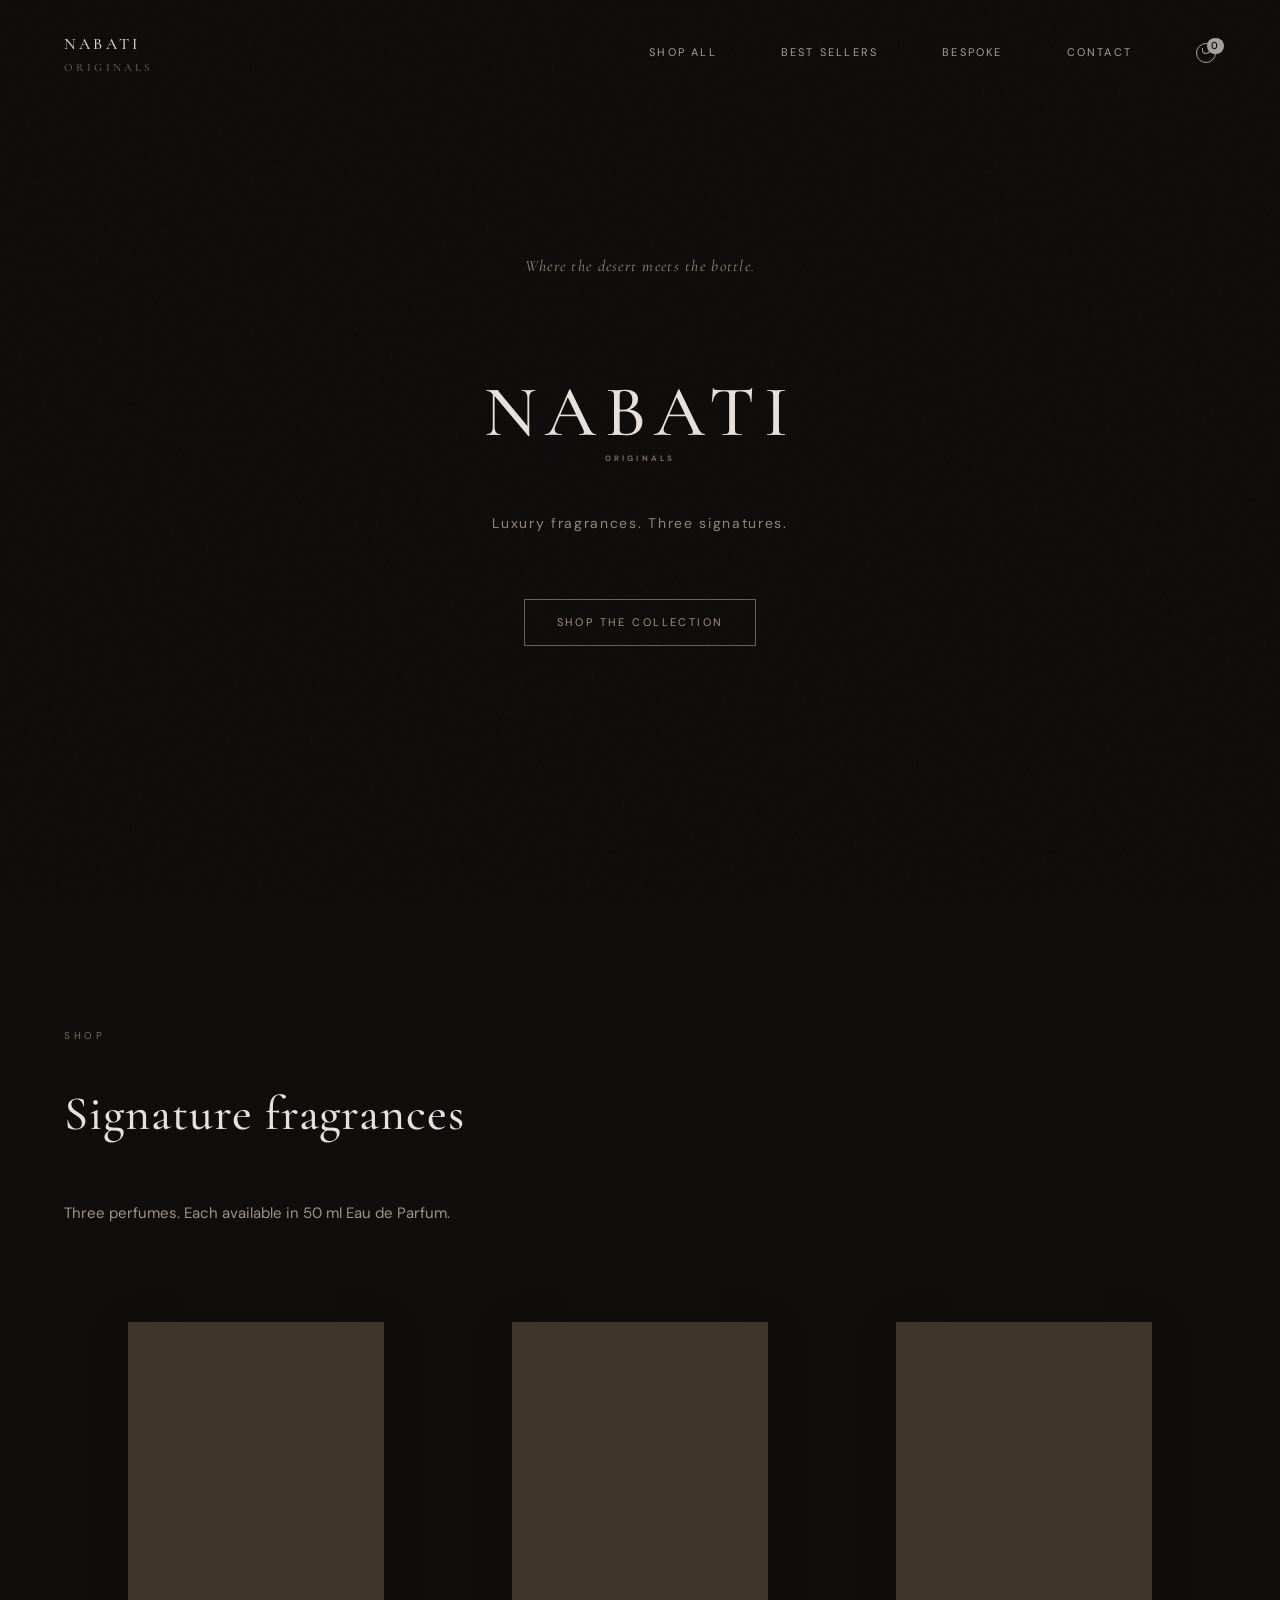
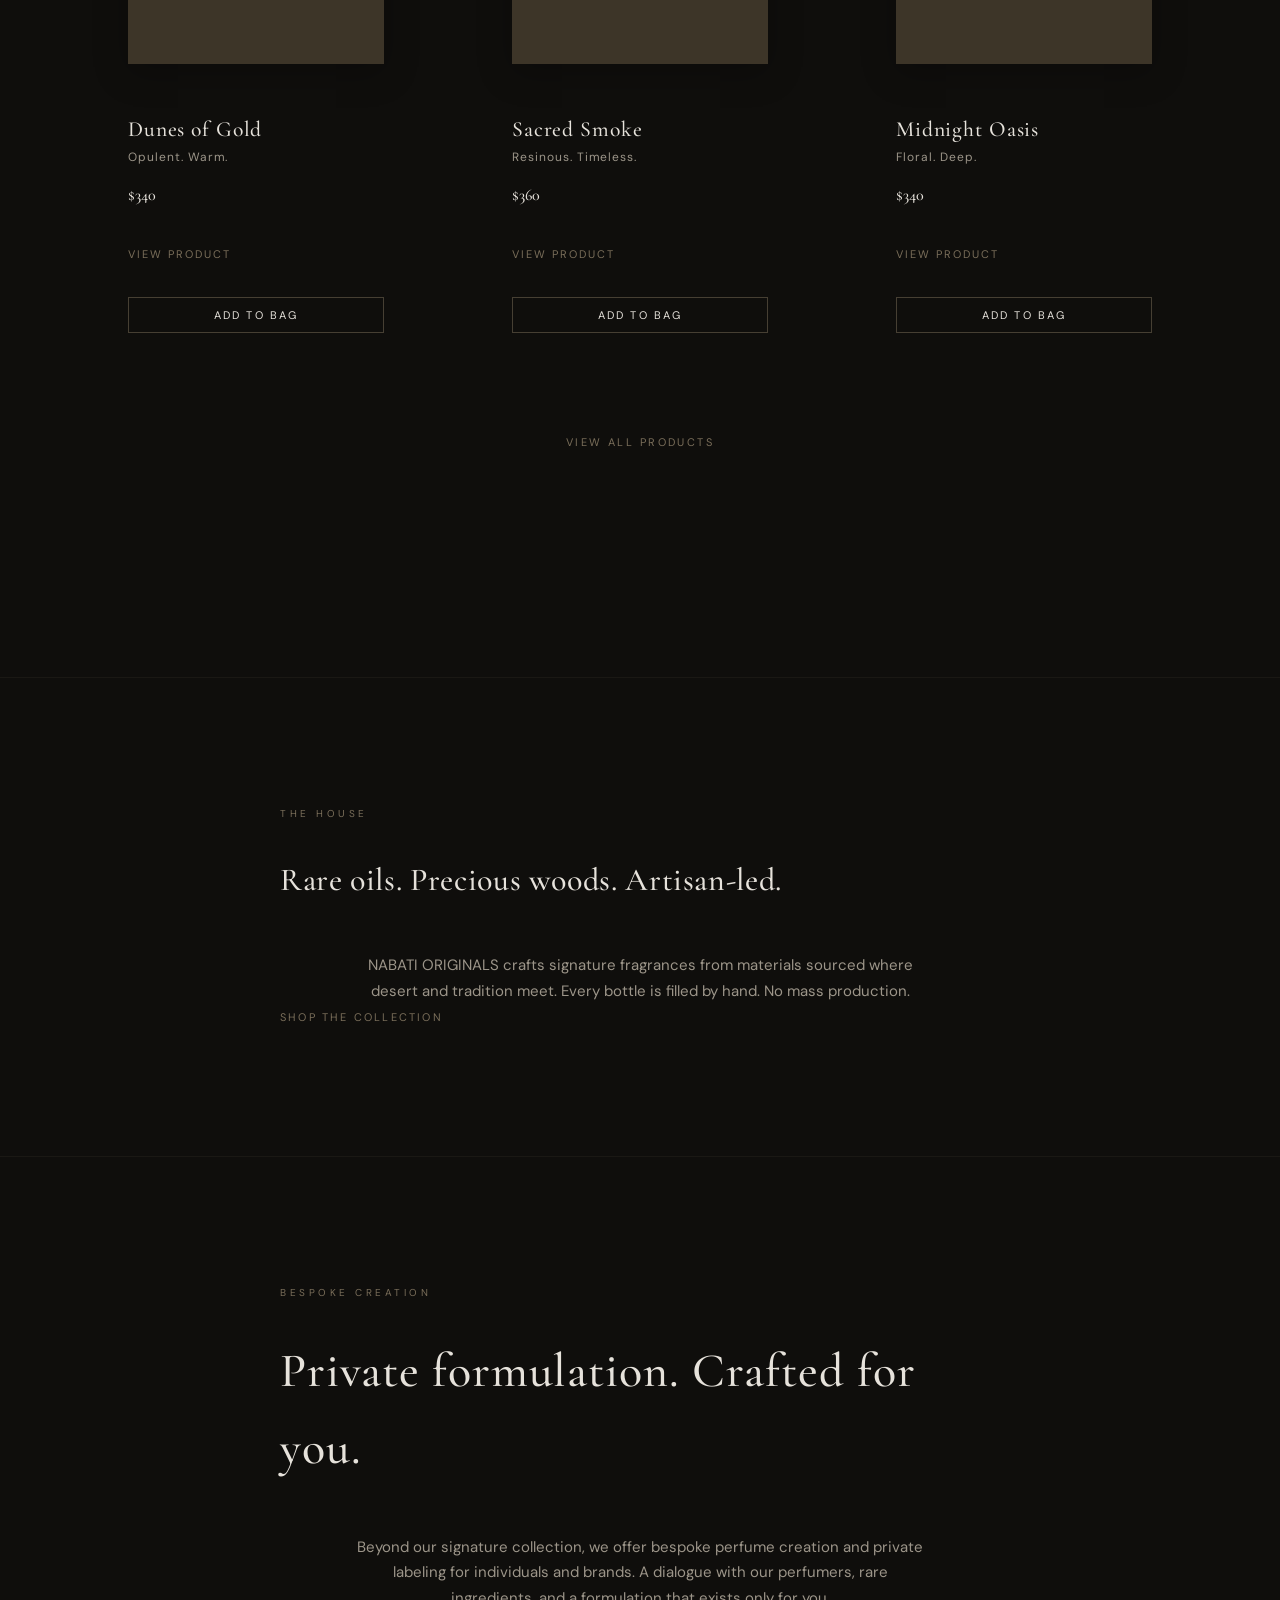
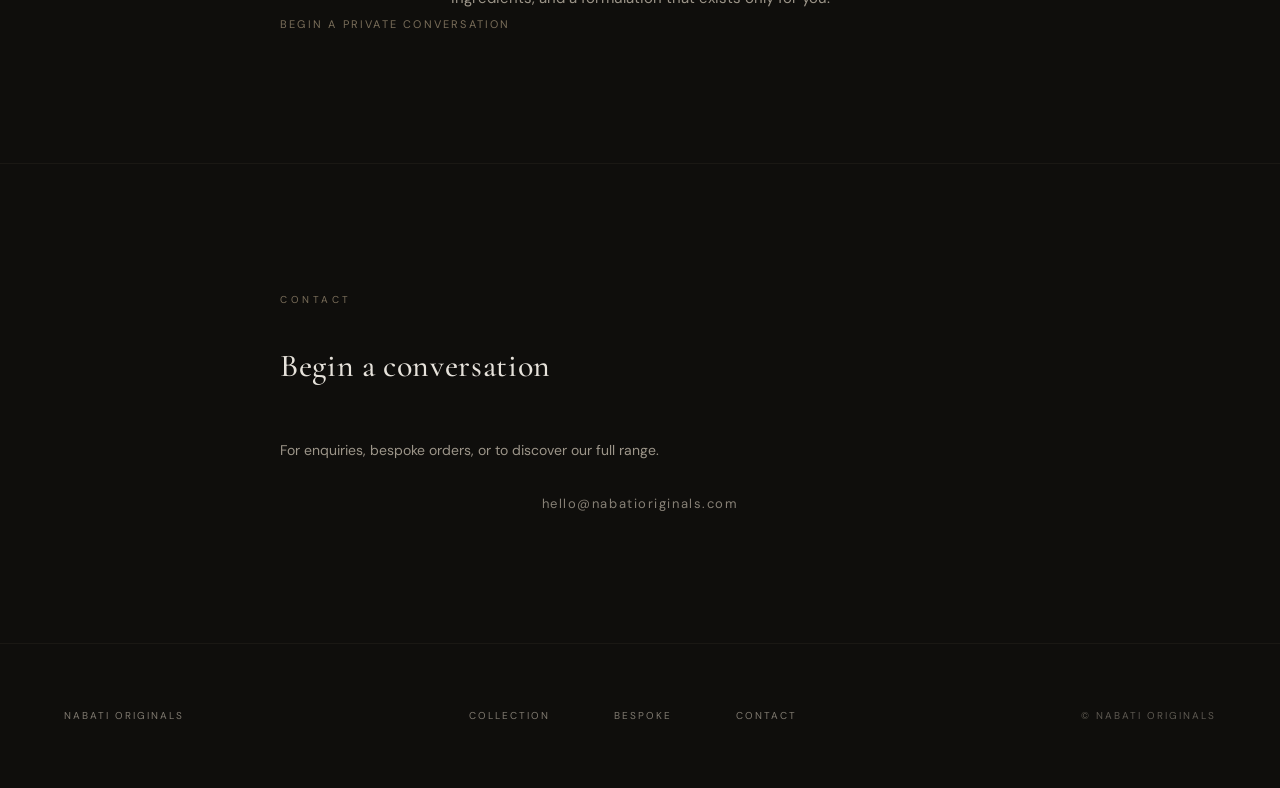
==== commit f2aab141: "Real e-commerce: homepage shop-first, PDP Add to Cart in hero, cart Subtotal, checkout Secure label," ====
--- a/index.html
+++ b/index.html
@@ -42,37 +42,15 @@
           <span class="open-title-sub">ORIGINALS</span>
         </h1>
         <p class="open-tagline" data-reveal>Luxury fragrances. Three signatures.</p>
-        <a href="collection.html" class="open-cta open-cta--primary" data-reveal>Explore the Collection</a>
-      </div>
-    </section>
-
-    <section class="block block-philosophy" id="philosophy">
-      <div class="block-inner block-inner--narrow">
-        <span class="section-label" data-reveal>Our philosophy</span>
-        <p class="block-quote" data-reveal>We follow the wind, the resin, the hands that have passed this down.</p>
-        <p class="block-quote-body" data-reveal>NABATI ORIGINALS exists at the intersection of heritage and rarity—where rare oils, precious woods, and desert resins become fragrances for those who seek the exceptional.</p>
-      </div>
-    </section>
-
-    <section class="block block-editorial block-editorial--single">
-      <div class="block-inner block-inner--asymmetric">
-        <div class="editorial-visual editorial-visual--space" data-reveal>
-          <div class="editorial-reference" aria-hidden="true"></div>
-        </div>
-        <div class="editorial-copy">
-          <span class="section-label" data-reveal>The ingredients</span>
-          <h2 class="editorial-heading" data-reveal>Rare oils. Precious woods. Centuries of resin.</h2>
-          <p class="editorial-body" data-reveal>Every bottle is built from materials sourced where the desert and tradition meet. We work with trusted harvesters and age our ingredients with care. No mass production—only the patience of craftsmanship.</p>
-          <a href="collection.html" class="editorial-link" data-reveal>Explore the collection</a>
-        </div>
+        <a href="collection.html" class="open-cta open-cta--primary" data-reveal>Shop the collection</a>
       </div>
     </section>
 
     <section class="block block-featured" id="featured">
       <div class="block-inner">
-        <span class="section-label" data-reveal>Featured</span>
-        <h2 class="section-title" data-reveal>Featured Products</h2>
-        <p class="section-intro" data-reveal>Each scent is a world of its own—opulent, meditative, or deeply floral. Discover the one that speaks to you.</p>
+        <span class="section-label" data-reveal>Shop</span>
+        <h2 class="section-title" data-reveal>Signature fragrances</h2>
+        <p class="section-intro" data-reveal>Three perfumes. Each available in 50 ml Eau de Parfum.</p>
       </div>
       <div class="featured-grid">
         <article class="featured-card" data-reveal>
@@ -81,7 +59,7 @@
             <h3 class="featured-card-name">Dunes of Gold</h3>
             <p class="featured-card-mood">Opulent. Warm.</p>
             <p class="featured-card-price">$340</p>
-            <span class="featured-card-cta">View Details</span>
+            <span class="featured-card-cta">View Product</span>
           </a>
           <button type="button" class="featured-add-btn" data-add="dunes-of-gold" aria-label="Add Dunes of Gold to bag">Add to bag</button>
         </article>
@@ -91,7 +69,7 @@
             <h3 class="featured-card-name">Sacred Smoke</h3>
             <p class="featured-card-mood">Resinous. Timeless.</p>
             <p class="featured-card-price">$360</p>
-            <span class="featured-card-cta">View Details</span>
+            <span class="featured-card-cta">View Product</span>
           </a>
           <button type="button" class="featured-add-btn" data-add="sacred-smoke" aria-label="Add Sacred Smoke to bag">Add to bag</button>
         </article>
@@ -101,26 +79,22 @@
             <h3 class="featured-card-name">Midnight Oasis</h3>
             <p class="featured-card-mood">Floral. Deep.</p>
             <p class="featured-card-price">$340</p>
-            <span class="featured-card-cta">View Details</span>
+            <span class="featured-card-cta">View Product</span>
           </a>
           <button type="button" class="featured-add-btn" data-add="midnight-oasis" aria-label="Add Midnight Oasis to bag">Add to bag</button>
         </article>
       </div>
       <div class="block-inner block-inner--narrow block-collection-cta">
-        <a href="collection.html" class="cta-secondary" data-reveal>Shop all fragrances</a>
+        <a href="collection.html" class="cta-secondary" data-reveal>View all products</a>
       </div>
     </section>
 
-    <section class="block block-editorial block-editorial--2">
-      <div class="block-inner block-inner--asymmetric block-inner--reverse">
-        <div class="editorial-copy">
-          <span class="section-label" data-reveal>Craft</span>
-          <h2 class="editorial-heading" data-reveal>Handcrafted in the desert.</h2>
-          <p class="editorial-body" data-reveal>No compromise. No mass production. Every bottle is filled and finished by hand, using methods that respect both the raw materials and the people who have preserved them for generations.</p>
-        </div>
-        <div class="editorial-visual editorial-visual--void" data-reveal aria-hidden="true">
-          <div class="editorial-void"></div>
-        </div>
+    <section class="block block-house" id="philosophy">
+      <div class="block-inner block-inner--narrow">
+        <span class="section-label" data-reveal>The house</span>
+        <h2 class="section-title section-title--small" data-reveal>Rare oils. Precious woods. Artisan-led.</h2>
+        <p class="block-quote-body" data-reveal>NABATI ORIGINALS crafts signature fragrances from materials sourced where desert and tradition meet. Every bottle is filled by hand. No mass production.</p>
+        <a href="collection.html" class="editorial-link" data-reveal>Shop the collection</a>
       </div>
     </section>
 
--- a/styles.css
+++ b/styles.css
@@ -912,6 +912,13 @@
   opacity: 1;
 }
 
+/* ---- The house (compact brand block after shop) ---- */
+.block-house {
+  padding-top: var(--space-6);
+  padding-bottom: var(--space-6);
+  border-top: var(--border-subtle);
+}
+
 /* ---- Bespoke (exclusive, consultative, premium) ---- */
 .block-bespoke {
   padding-top: var(--space-6);
@@ -1531,6 +1538,12 @@
 .product-cta-btn--block:hover {
   background: var(--gold-muted);
   color: var(--paper);
+}
+
+.product-cta-btn--hero {
+  margin-top: var(--space-4);
+  width: 100%;
+  max-width: 280px;
 }
 
 /* Product sticky CTA — revealed on scroll, same tone */
@@ -1728,6 +1741,14 @@
   flex: 1;
 }
 
+.checkout-secure-label {
+  font-size: var(--type-label);
+  letter-spacing: var(--tracking-wide);
+  text-transform: uppercase;
+  color: var(--gold-muted);
+  margin-bottom: var(--space-4);
+}
+
 .checkout-section {
   border: none;
   margin: 0 0 var(--space-6) 0;
@@ -2010,6 +2031,21 @@
   margin-right: var(--space-2);
 }
 
+.cart-subtotal {
+  font-family: var(--font-editorial);
+  font-size: 1.25rem;
+  font-weight: 500;
+  color: var(--paper);
+  margin-bottom: var(--space-4);
+}
+
+.cart-item-subtotal {
+  font-family: var(--font-editorial);
+  font-size: 1rem;
+  font-weight: 500;
+  color: var(--paper);
+}
+
 .cart-checkout-btn {
   display: block;
   width: 100%;
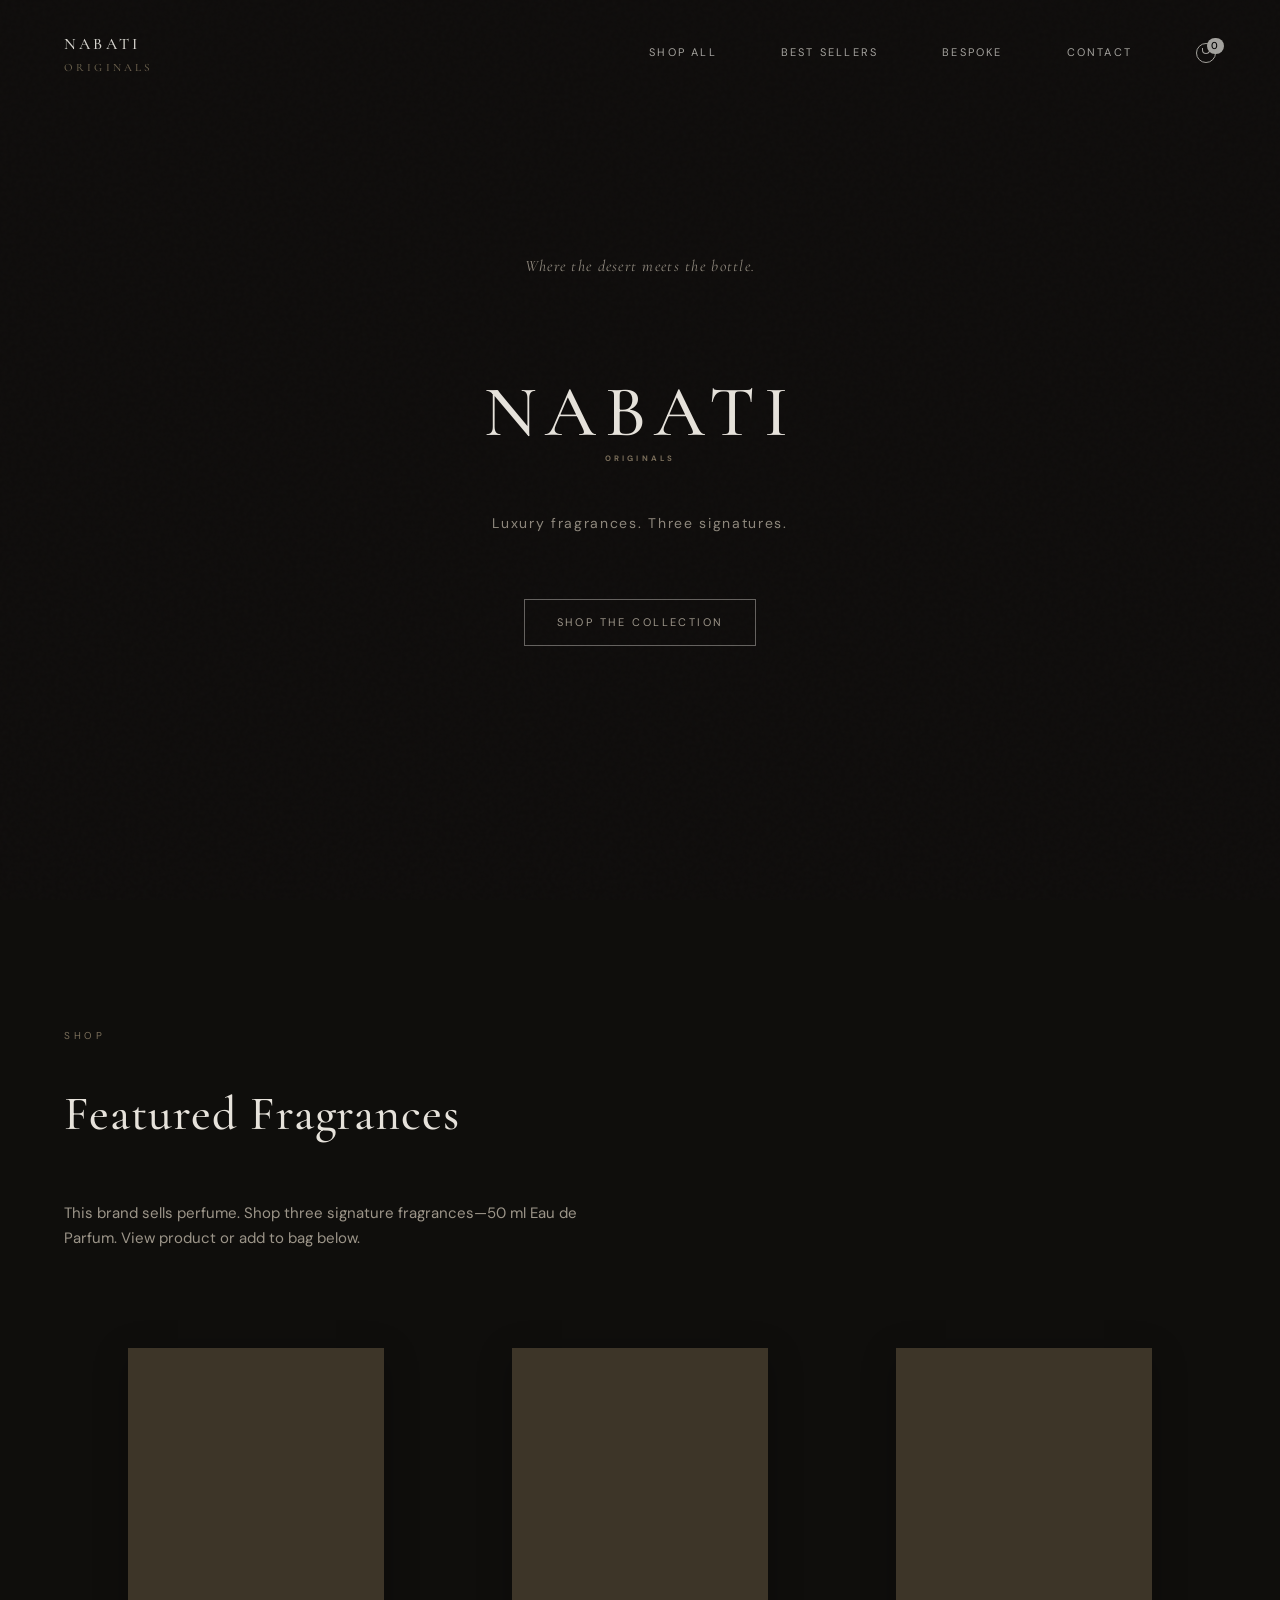
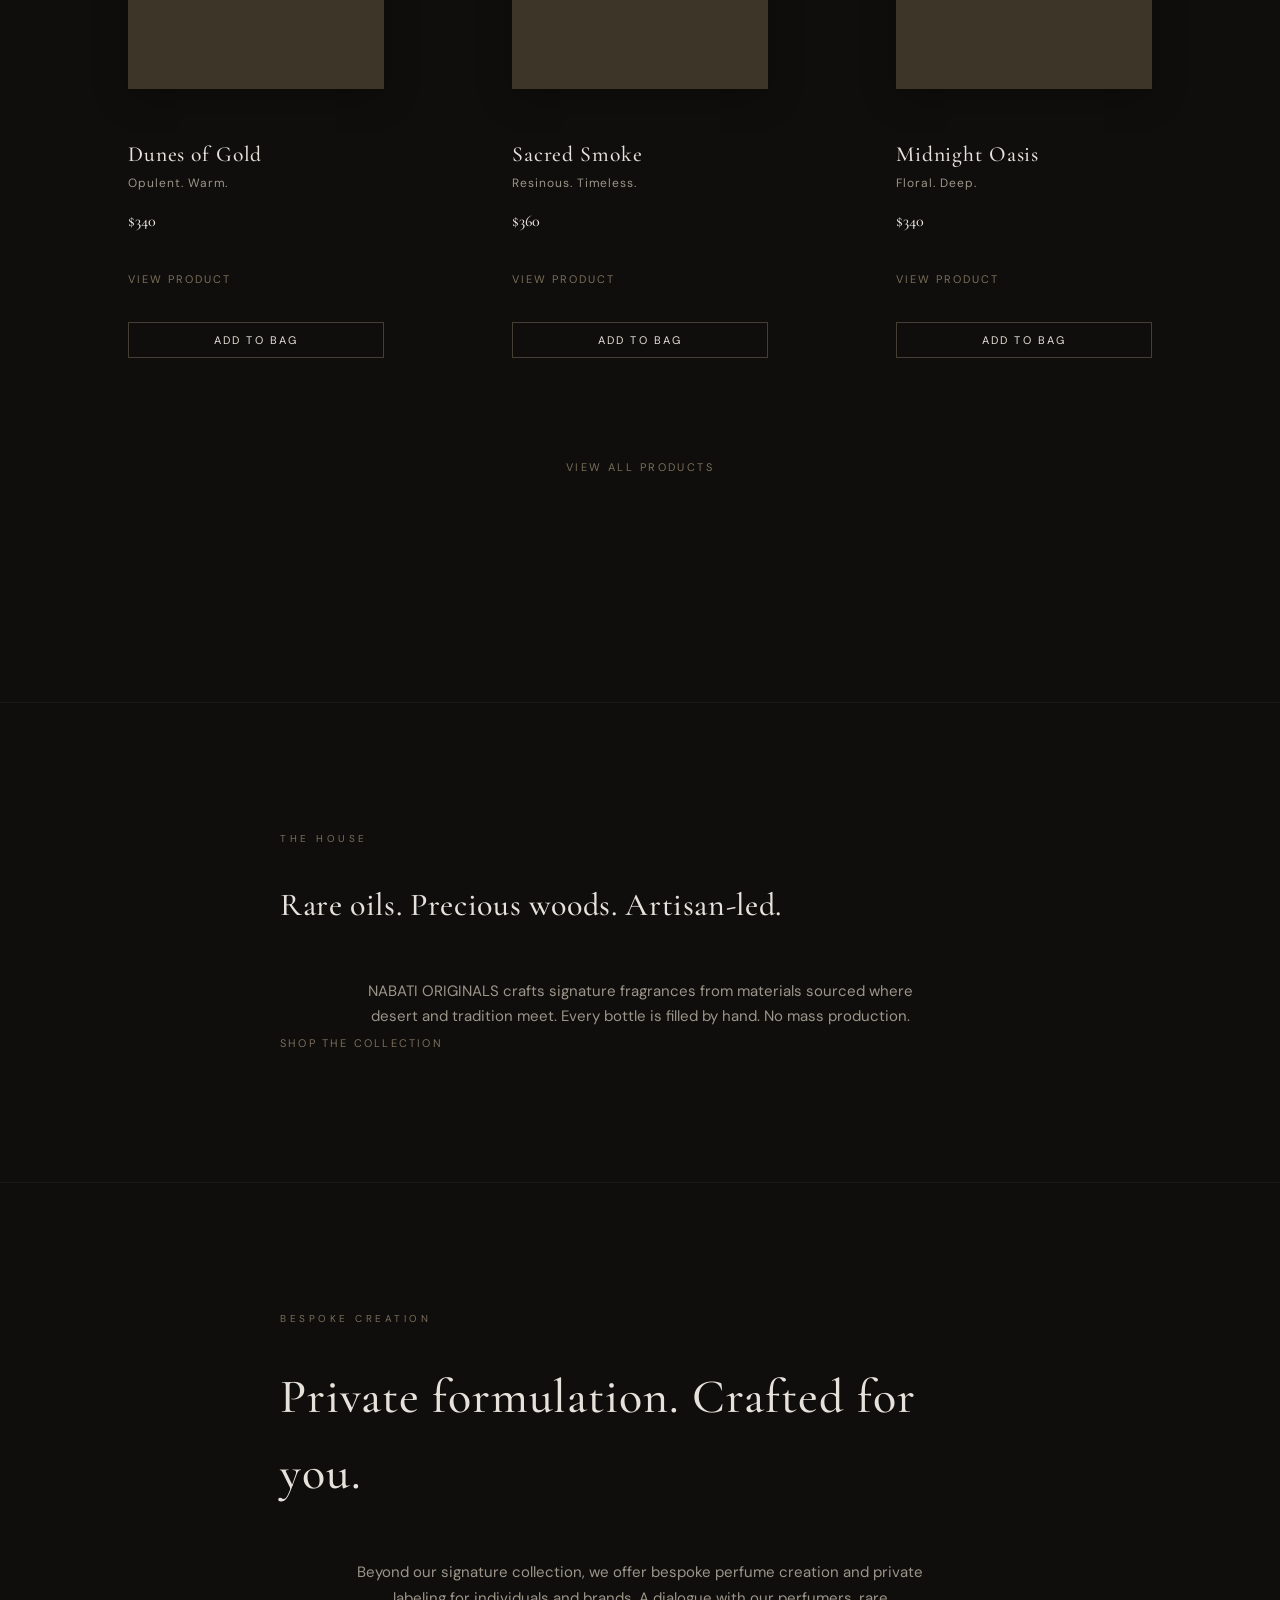
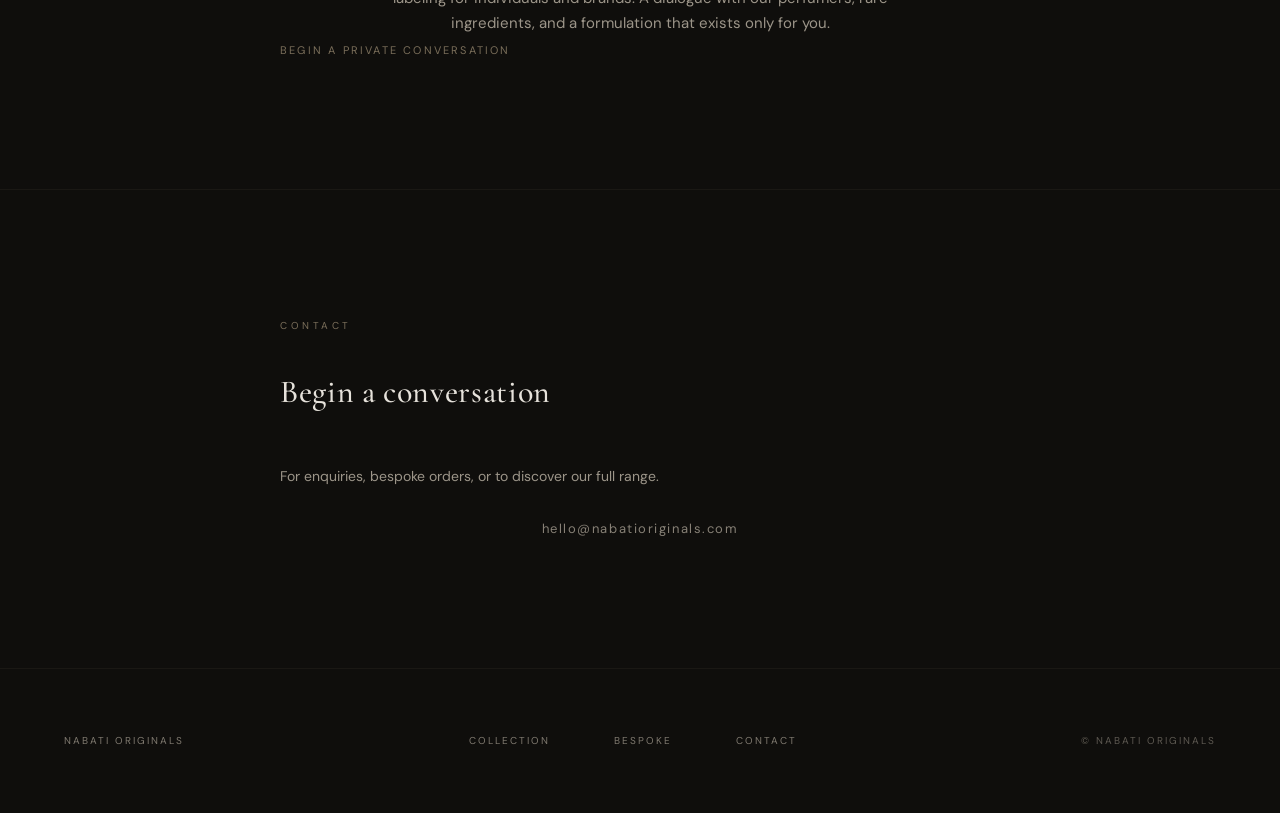
==== commit eb0b3484: "Luxury e-commerce polish: Featured fragrances, PDP hero, cart & checkout Made-with: Cursor" ====
--- a/index.html
+++ b/index.html
@@ -49,8 +49,8 @@
     <section class="block block-featured" id="featured">
       <div class="block-inner">
         <span class="section-label" data-reveal>Shop</span>
-        <h2 class="section-title" data-reveal>Signature fragrances</h2>
-        <p class="section-intro" data-reveal>Three perfumes. Each available in 50 ml Eau de Parfum.</p>
+        <h2 class="section-title" data-reveal>Featured Fragrances</h2>
+        <p class="section-intro" data-reveal>This brand sells perfume. Shop three signature fragrances—50 ml Eau de Parfum. View product or add to bag below.</p>
       </div>
       <div class="featured-grid">
         <article class="featured-card" data-reveal>
--- a/styles.css
+++ b/styles.css
@@ -1295,11 +1295,11 @@
 
 .product-hero {
   position: relative;
-  min-height: 85vh;
+  min-height: 75vh;
   display: flex;
   align-items: center;
   justify-content: center;
-  padding: var(--space-6) var(--space-4);
+  padding: var(--space-5) var(--space-4);
 }
 
 .product-hero-inner {
@@ -1674,6 +1674,13 @@
   color: var(--paper);
   letter-spacing: 0.02em;
   margin-top: var(--space-4);
+  margin-bottom: var(--space-1);
+}
+
+.checkout-steps {
+  font-size: var(--type-small);
+  color: var(--paper-muted);
+  letter-spacing: 0.06em;
   margin-bottom: var(--space-2);
 }
 
@@ -1906,7 +1913,13 @@
   font-weight: 500;
   color: var(--paper);
   letter-spacing: 0.02em;
-  margin-bottom: var(--space-6);
+  margin-bottom: var(--space-2);
+}
+
+.cart-intro {
+  font-size: var(--type-small);
+  color: var(--paper-muted);
+  margin-bottom: var(--space-5);
 }
 
 .cart-empty {
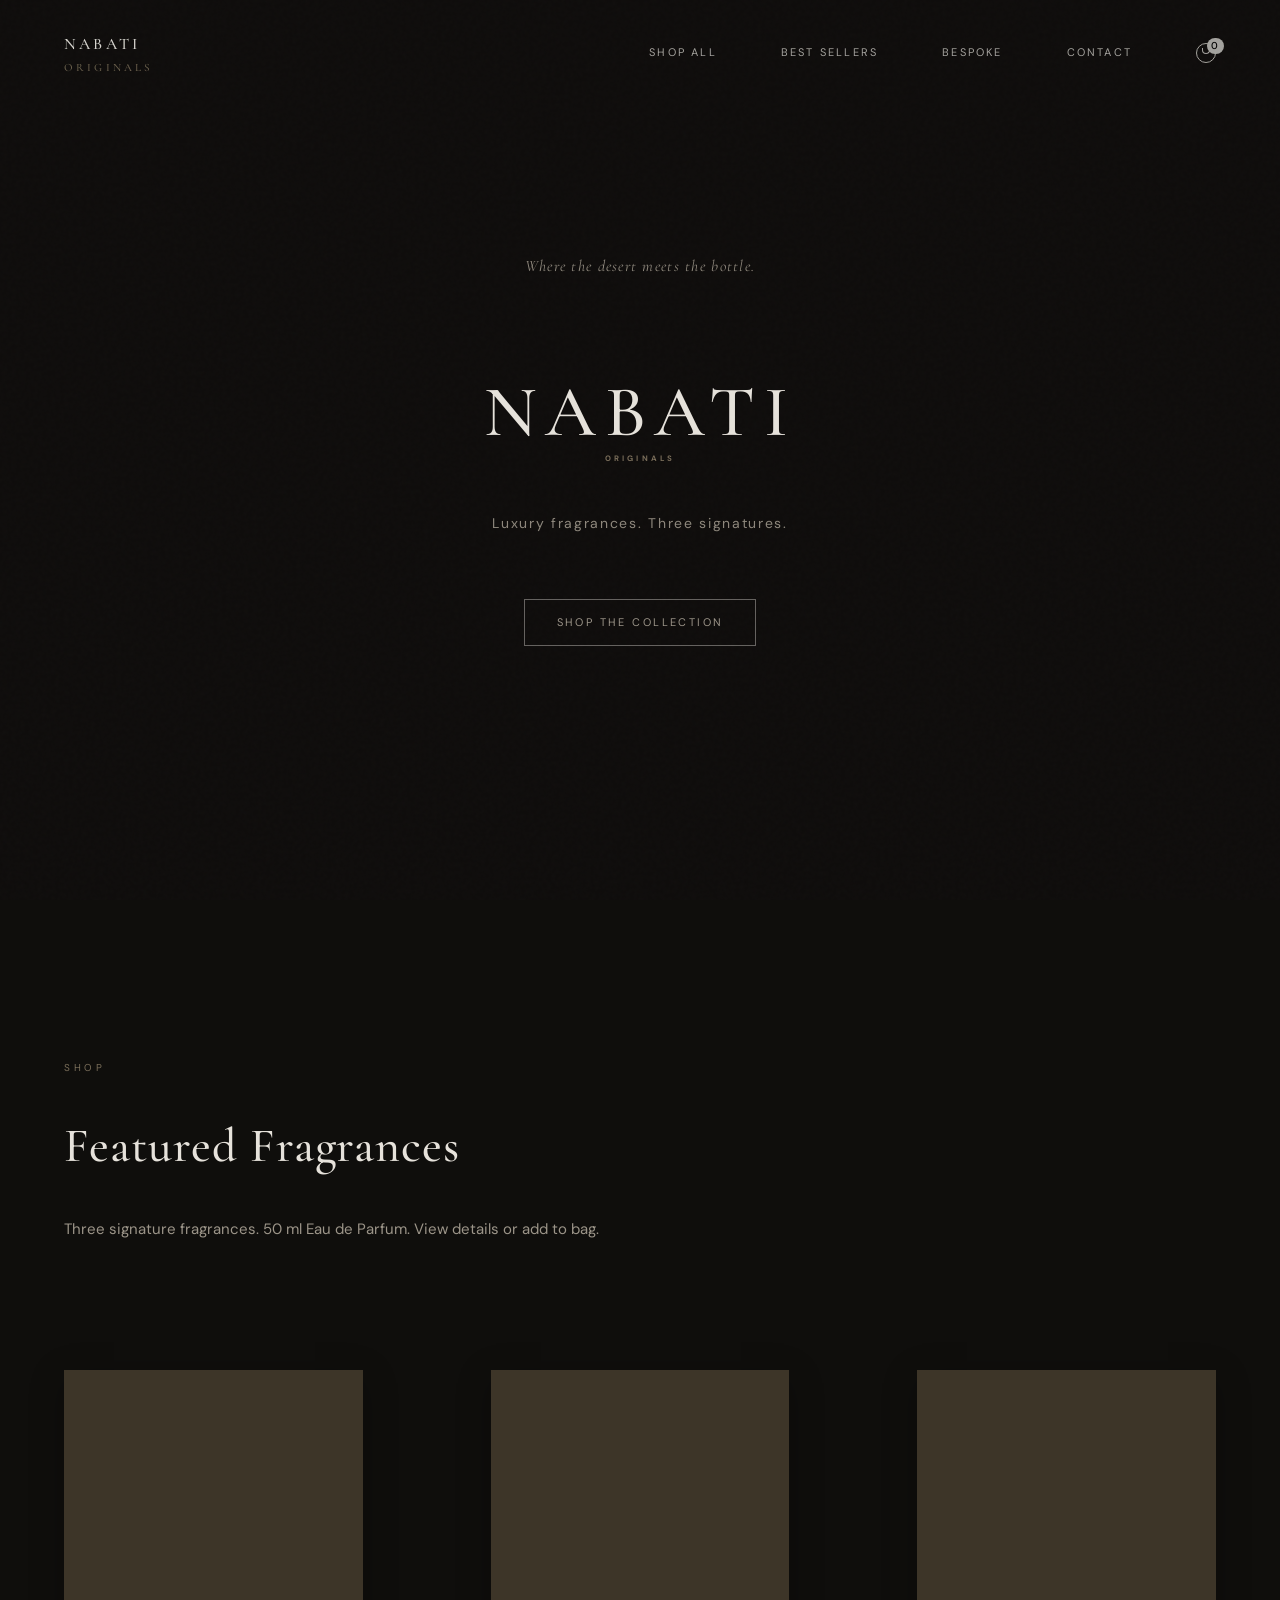
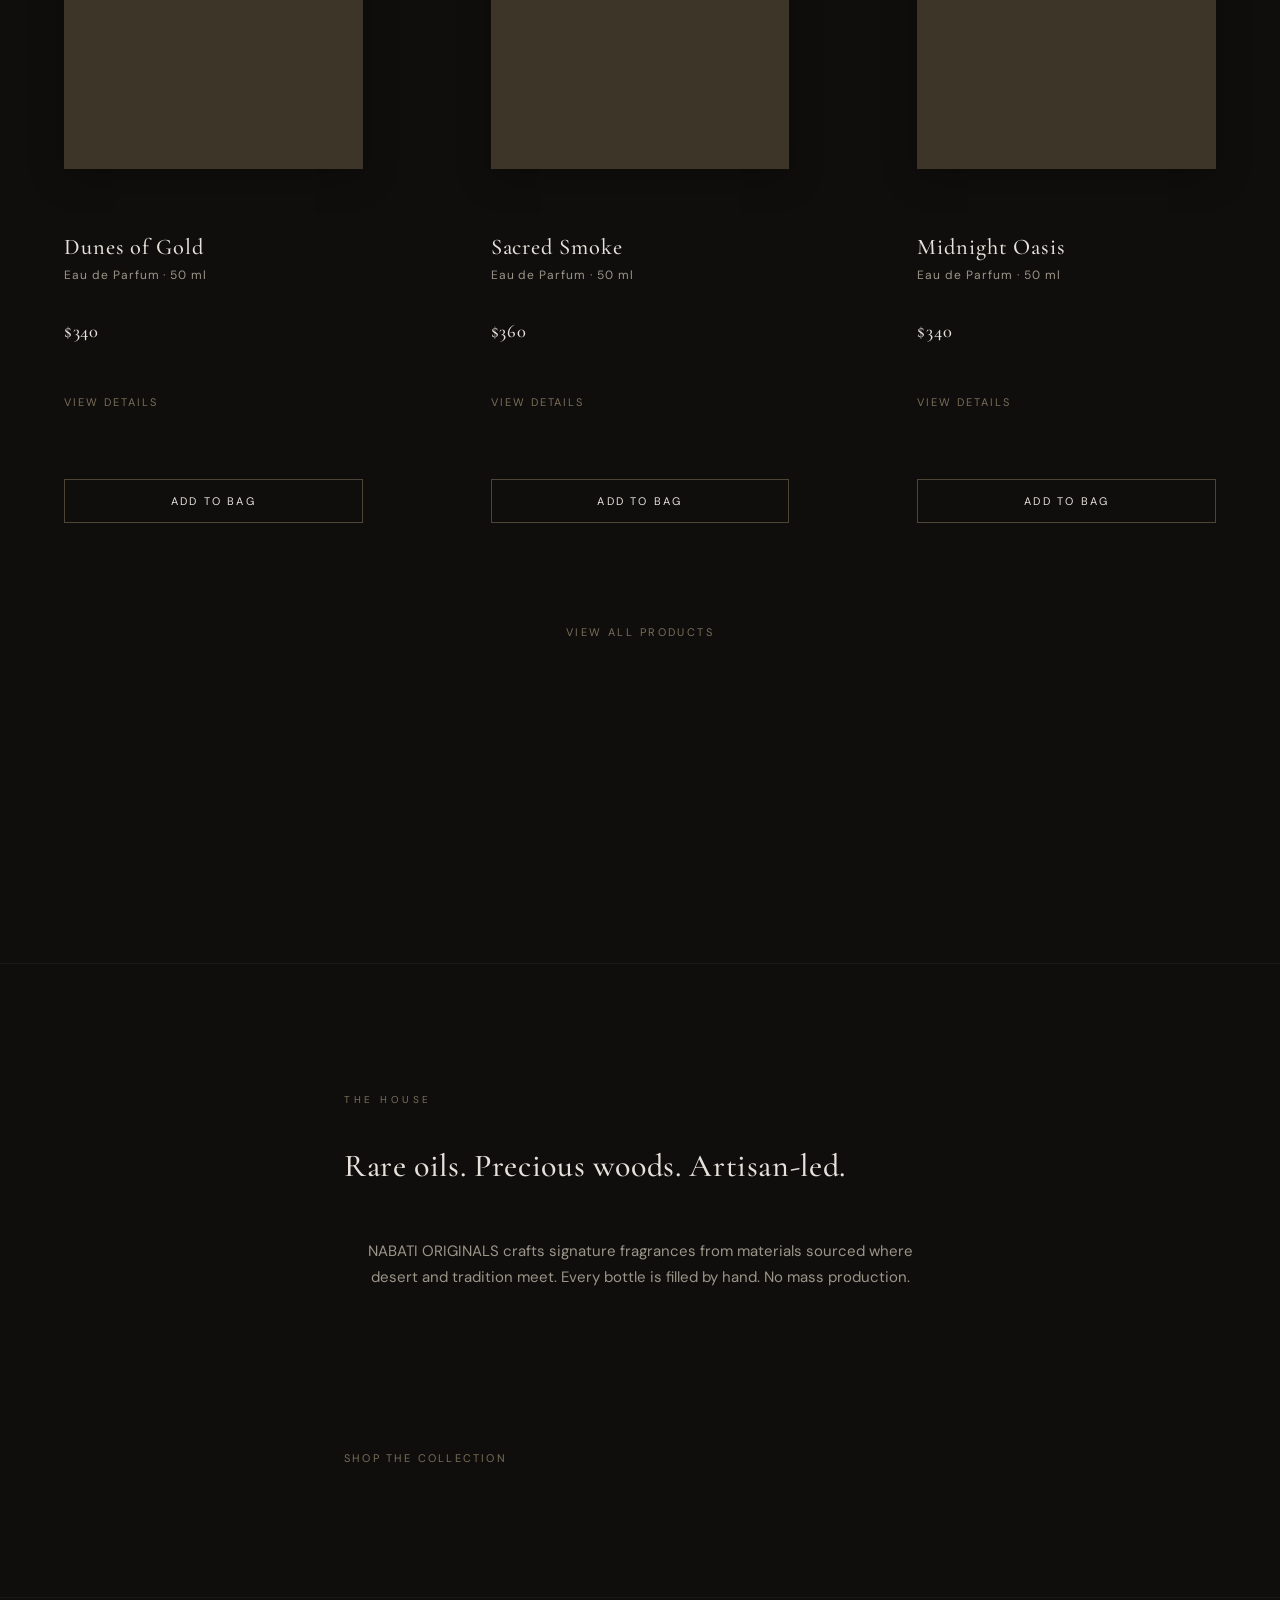
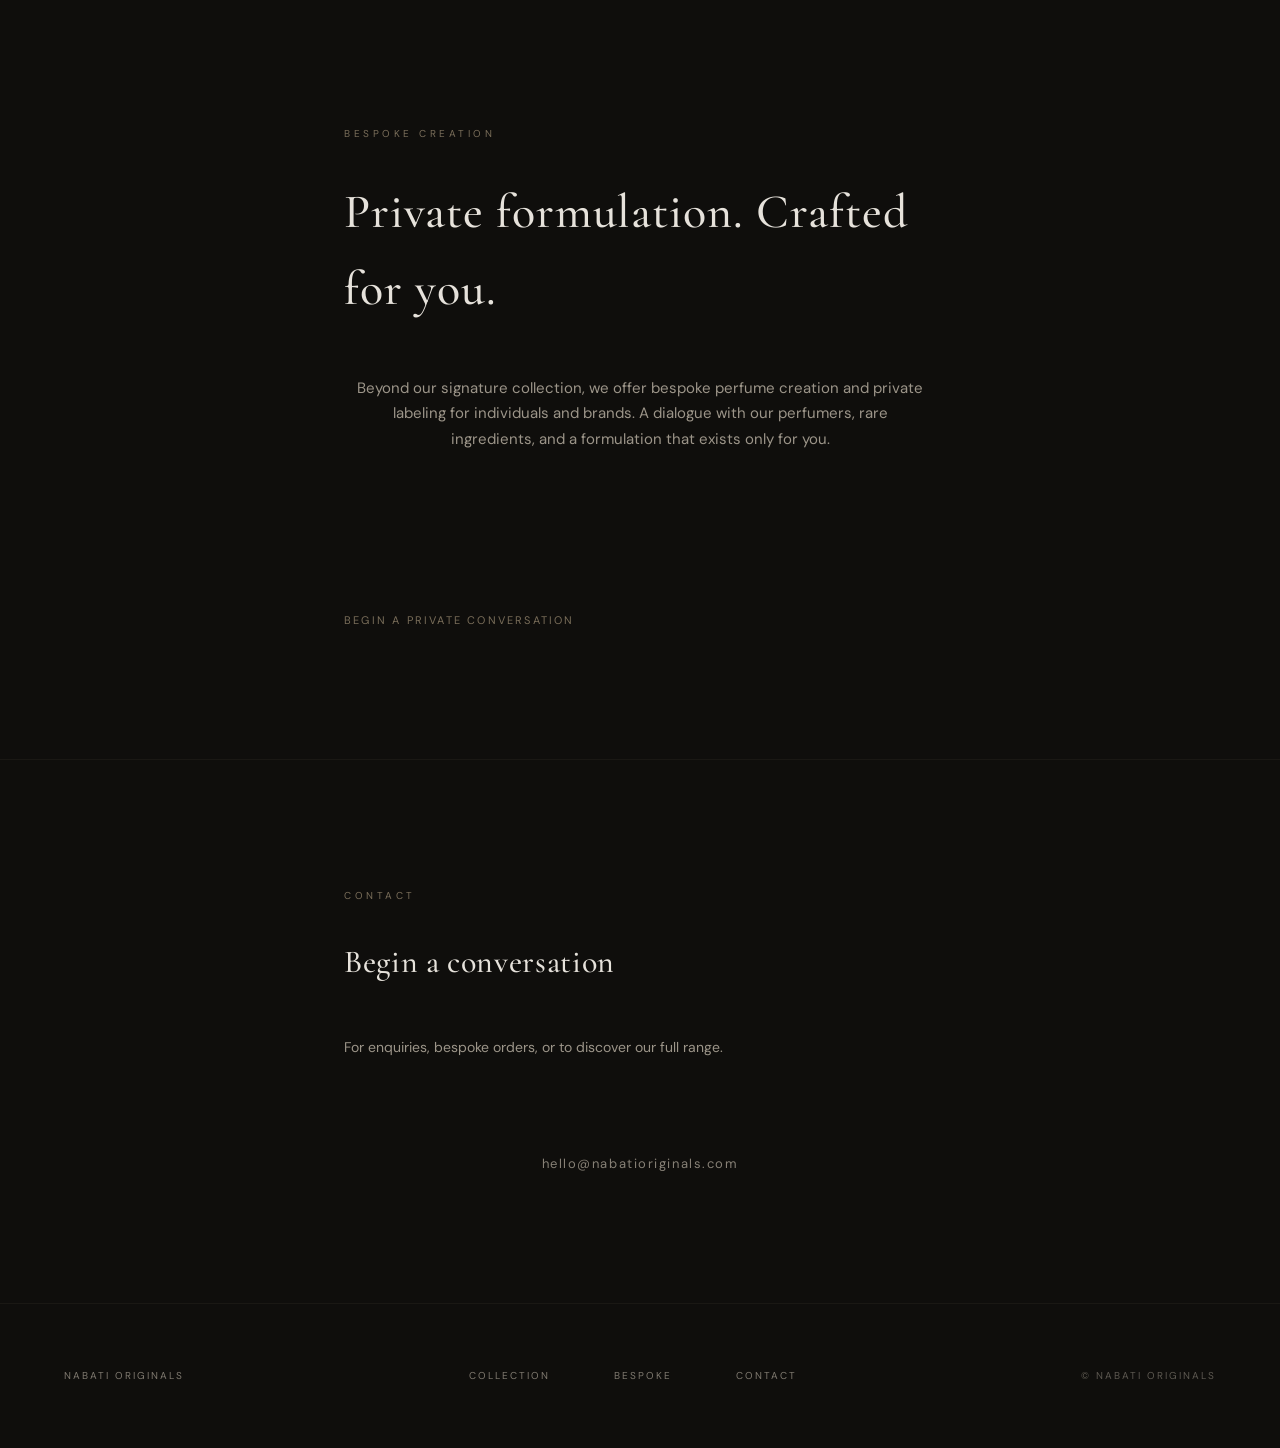
==== commit 956a9741: "Alignment system, spacing fixes, desktop + mobile responsive, safe-area support Made-with: Cursor" ====
--- a/index.html
+++ b/index.html
@@ -14,22 +14,24 @@
   <div class="texture" aria-hidden="true"></div>
 
   <header class="masthead">
-    <a href="index.html" class="masthead-logo" aria-label="NABATI ORIGINALS">
-      <span class="masthead-logo-text on">
-        <span class="masthead-word">NABATI</span>
-        <span class="masthead-word masthead-word-sub">ORIGINALS</span>
-      </span>
-    </a>
-    <nav class="masthead-nav" aria-label="Primary">
-      <a href="collection.html">Shop All</a>
-      <a href="collection.html#featured">Best Sellers</a>
-      <a href="bespoke.html">Bespoke</a>
-      <a href="index.html#contact">Contact</a>
-      <a href="cart.html" class="masthead-cart" aria-label="Cart">
-        <span class="masthead-cart-icon" aria-hidden="true"></span>
-        <span class="masthead-cart-count" id="masthead-cart-count">0</span>
+    <div class="masthead-inner">
+      <a href="index.html" class="masthead-logo" aria-label="NABATI ORIGINALS">
+        <span class="masthead-logo-text on">
+          <span class="masthead-word">NABATI</span>
+          <span class="masthead-word masthead-word-sub">ORIGINALS</span>
+        </span>
       </a>
-    </nav>
+      <nav class="masthead-nav" aria-label="Primary">
+        <a href="collection.html">Shop All</a>
+        <a href="collection.html#featured">Best Sellers</a>
+        <a href="bespoke.html">Bespoke</a>
+        <a href="index.html#contact">Contact</a>
+        <a href="cart.html" class="masthead-cart" aria-label="Cart">
+          <span class="masthead-cart-icon" aria-hidden="true"></span>
+          <span class="masthead-cart-count" id="masthead-cart-count">0</span>
+        </a>
+      </nav>
+    </div>
   </header>
 
   <main>
@@ -50,38 +52,44 @@
       <div class="block-inner">
         <span class="section-label" data-reveal>Shop</span>
         <h2 class="section-title" data-reveal>Featured Fragrances</h2>
-        <p class="section-intro" data-reveal>This brand sells perfume. Shop three signature fragrances—50 ml Eau de Parfum. View product or add to bag below.</p>
+        <p class="section-intro" data-reveal>Three signature fragrances. 50 ml Eau de Parfum. View details or add to bag.</p>
       </div>
-      <div class="featured-grid">
-        <article class="featured-card" data-reveal>
-          <a href="product.html?id=dunes-of-gold" class="featured-card-link">
-            <div class="featured-card-img featured-card-img--1"></div>
-            <h3 class="featured-card-name">Dunes of Gold</h3>
-            <p class="featured-card-mood">Opulent. Warm.</p>
-            <p class="featured-card-price">$340</p>
-            <span class="featured-card-cta">View Product</span>
+      <div class="product-card-grid">
+        <article class="product-card" data-reveal>
+          <a href="product.html?id=dunes-of-gold" class="product-card__link">
+            <div class="product-card__img product-card__img--1" aria-hidden="true"></div>
+            <div class="product-card__body">
+              <h3 class="product-card__name">Dunes of Gold</h3>
+              <p class="product-card__meta">Eau de Parfum · 50 ml</p>
+              <p class="product-card__price">$340</p>
+              <span class="product-card__cta">View details</span>
+            </div>
           </a>
-          <button type="button" class="featured-add-btn" data-add="dunes-of-gold" aria-label="Add Dunes of Gold to bag">Add to bag</button>
+          <button type="button" class="product-card__add" data-add="dunes-of-gold" aria-label="Add Dunes of Gold to bag">Add to bag</button>
         </article>
-        <article class="featured-card" data-reveal>
-          <a href="product.html?id=sacred-smoke" class="featured-card-link">
-            <div class="featured-card-img featured-card-img--2"></div>
-            <h3 class="featured-card-name">Sacred Smoke</h3>
-            <p class="featured-card-mood">Resinous. Timeless.</p>
-            <p class="featured-card-price">$360</p>
-            <span class="featured-card-cta">View Product</span>
+        <article class="product-card" data-reveal>
+          <a href="product.html?id=sacred-smoke" class="product-card__link">
+            <div class="product-card__img product-card__img--2" aria-hidden="true"></div>
+            <div class="product-card__body">
+              <h3 class="product-card__name">Sacred Smoke</h3>
+              <p class="product-card__meta">Eau de Parfum · 50 ml</p>
+              <p class="product-card__price">$360</p>
+              <span class="product-card__cta">View details</span>
+            </div>
           </a>
-          <button type="button" class="featured-add-btn" data-add="sacred-smoke" aria-label="Add Sacred Smoke to bag">Add to bag</button>
+          <button type="button" class="product-card__add" data-add="sacred-smoke" aria-label="Add Sacred Smoke to bag">Add to bag</button>
         </article>
-        <article class="featured-card" data-reveal>
-          <a href="product.html?id=midnight-oasis" class="featured-card-link">
-            <div class="featured-card-img featured-card-img--3"></div>
-            <h3 class="featured-card-name">Midnight Oasis</h3>
-            <p class="featured-card-mood">Floral. Deep.</p>
-            <p class="featured-card-price">$340</p>
-            <span class="featured-card-cta">View Product</span>
+        <article class="product-card" data-reveal>
+          <a href="product.html?id=midnight-oasis" class="product-card__link">
+            <div class="product-card__img product-card__img--3" aria-hidden="true"></div>
+            <div class="product-card__body">
+              <h3 class="product-card__name">Midnight Oasis</h3>
+              <p class="product-card__meta">Eau de Parfum · 50 ml</p>
+              <p class="product-card__price">$340</p>
+              <span class="product-card__cta">View details</span>
+            </div>
           </a>
-          <button type="button" class="featured-add-btn" data-add="midnight-oasis" aria-label="Add Midnight Oasis to bag">Add to bag</button>
+          <button type="button" class="product-card__add" data-add="midnight-oasis" aria-label="Add Midnight Oasis to bag">Add to bag</button>
         </article>
       </div>
       <div class="block-inner block-inner--narrow block-collection-cta">
--- a/styles.css
+++ b/styles.css
@@ -79,9 +79,15 @@
   --space-8: calc(var(--rhy) * 24);
   --max-w: 1440px;
   --max-w-narrow: 720px;
+  --content-gutter: var(--space-4);
 
   /* Imagery: single bottle asset, varied crops */
   --bottle: url("https://images.unsplash.com/photo-1594035910387-fea47794261f?w=1200&q=80");
+
+  /* Product card system (mandatory: homepage + collection) */
+  --product-card-gap: var(--space-6);
+  --product-card-img-ratio: 3 / 4;
+  --product-card-body-space: var(--space-4);
 }
 
 *,
@@ -94,6 +100,7 @@
 
 html {
   scroll-behavior: smooth;
+  -webkit-text-size-adjust: 100%;
 }
 
 body {
@@ -104,6 +111,7 @@
   color: var(--paper-muted);
   background: var(--black);
   overflow-x: hidden;
+  min-width: 280px;
 }
 
 .texture {
@@ -133,12 +141,21 @@
   left: 0;
   right: 0;
   z-index: 100;
+  padding: var(--space-2) 0;
+  mix-blend-mode: difference;
+  pointer-events: none;
+}
+
+.masthead-inner {
+  max-width: var(--max-w);
+  margin: 0 auto;
+  padding-left: max(var(--content-gutter), env(safe-area-inset-left));
+  padding-right: max(var(--content-gutter), env(safe-area-inset-right));
   display: flex;
   align-items: center;
   justify-content: space-between;
-  padding: var(--space-2) var(--space-4);
-  mix-blend-mode: difference;
-  pointer-events: none;
+  width: 100%;
+  pointer-events: auto;
 }
 
 .masthead > * {
@@ -252,12 +269,13 @@
 
 /* ---- Blocks (editorial rhythm) ---- */
 .block {
-  padding: var(--space-6) var(--space-4);
+  padding: var(--space-6) 0;
 }
 
 .block-inner {
   max-width: var(--max-w);
   margin: 0 auto;
+  padding: 0 var(--content-gutter);
 }
 
 .block-inner--narrow {
@@ -490,6 +508,7 @@
   max-width: 580px;
   margin-left: auto;
   margin-right: auto;
+  margin-bottom: var(--space-5);
   opacity: 0;
   transform: translateY(16px);
   transition: opacity 0.9s var(--ease-slow) 0.15s, transform 0.9s var(--ease-slow) 0.15s;
@@ -577,10 +596,12 @@
 }
 
 .editorial-link {
+  display: inline-block;
   font-size: 11px;
   letter-spacing: 0.2em;
   text-transform: uppercase;
   color: var(--gold-muted);
+  margin-top: var(--space-4);
   transition: color 0.35s var(--ease);
 }
 
@@ -588,111 +609,161 @@
   color: var(--gold);
 }
 
-/* ---- Featured Products (homepage) ---- */
-.block-featured {
-  padding-top: var(--space-6);
-  padding-bottom: var(--space-6);
-}
-
-.block-featured .block-inner {
-  margin-bottom: var(--space-5);
-}
-
-.featured-grid {
+/* ============================================
+   PRODUCT CARD SYSTEM (MANDATORY)
+   Reusable component: homepage Featured + Collection page.
+   Structure: image (primary) → name → type/size → price → View details → Add to Cart.
+   Do not hide price. Do not replace with text blocks. 2–3 per row desktop.
+   ============================================ */
+.product-card-grid {
   display: grid;
   grid-template-columns: repeat(3, 1fr);
-  gap: var(--space-6);
+  gap: var(--product-card-gap);
   max-width: var(--max-w);
   margin: 0 auto;
-  padding: 0 var(--space-4);
-}
-
-.featured-card {
+  padding: 0 var(--content-gutter);
+  align-items: start;
+}
+
+.product-card {
   position: relative;
-}
-
-.featured-card-link {
+  display: flex;
+  flex-direction: column;
+  min-width: 0;
+}
+
+.product-card__link {
   display: block;
   color: inherit;
+  flex: 1;
   transition: color 0.35s var(--ease);
-}
-
-.featured-card-link:hover {
-  color: var(--paper);
-}
-
-.featured-card-link:hover .featured-card-cta {
+  text-align: left;
+}
+
+.product-card__link:hover {
+  color: var(--paper);
+}
+
+.product-card__link:hover .product-card__cta {
   color: var(--gold);
 }
 
-.featured-card-img {
-  aspect-ratio: 3/4;
+/* Primary visual: high-quality product image */
+.product-card__img {
+  aspect-ratio: var(--product-card-img-ratio);
   background: var(--sand-mid) var(--bottle) no-repeat;
   background-size: cover;
-  margin-bottom: var(--space-3);
+  width: 100%;
   box-shadow: var(--shadow-candle);
   transition: transform 0.5s var(--ease-slow), box-shadow 0.5s var(--ease-slow);
 }
 
-.featured-card-link:hover .featured-card-img {
+.product-card__link:hover .product-card__img {
   transform: translateY(-4px);
   box-shadow: var(--shadow-hover);
 }
 
-.featured-card-img--1 { background-position: 25% 45%; }
-.featured-card-img--2 { background-position: 55% 50%; }
-.featured-card-img--3 { background-position: 75% 48%; }
-
-.featured-card-name {
-  font-family: var(--font-editorial);
-  font-size: 1.35rem;
-  font-weight: 500;
+.product-card__img--1 { background-position: 25% 45%; }
+.product-card__img--2 { background-position: 55% 50%; }
+.product-card__img--3 { background-position: 75% 48%; }
+
+/* Content block: intentional alignment and spacing */
+.product-card__body {
+  padding-top: var(--product-card-body-space);
+  display: flex;
+  flex-direction: column;
+  gap: 0;
+}
+
+.product-card__name {
+  font-family: var(--font-editorial);
+  font-size: 1.4rem;
+  font-weight: 500;
+  line-height: 1.22;
   color: var(--paper);
   letter-spacing: 0.04em;
-  margin-bottom: 2px;
-}
-
-.featured-card-mood {
+  margin-bottom: 6px;
+}
+
+.product-card__meta {
   font-size: 12px;
   letter-spacing: 0.08em;
   color: var(--paper-muted);
-  margin-bottom: var(--space-1);
-}
-
-.featured-card-price {
-  font-family: var(--font-editorial);
-  font-size: 1rem;
-  font-weight: 500;
-  color: var(--paper);
   margin-bottom: var(--space-2);
 }
 
-.featured-card-cta {
+.product-card__price {
+  font-family: var(--font-editorial);
+  font-size: 1.15rem;
+  font-weight: 500;
+  color: var(--paper);
+  letter-spacing: 0.04em;
+  margin-bottom: var(--space-3);
+}
+
+/* View details: calm but obvious */
+.product-card__cta {
+  display: inline-block;
   font-size: 11px;
   letter-spacing: 0.18em;
   text-transform: uppercase;
   color: var(--gold-muted);
-  transition: color 0.35s var(--ease);
-}
-
-.featured-add-btn {
+  transition: color 0.35s var(--ease), border-color 0.35s var(--ease);
+  border-bottom: 1px solid transparent;
+  padding-bottom: 2px;
+  width: fit-content;
+}
+
+.product-card__link:hover .product-card__cta {
+  border-bottom-color: var(--gold);
+}
+
+.product-card__link:focus-visible {
+  outline: 2px solid var(--gold-muted);
+  outline-offset: 2px;
+}
+
+/* Add to Cart: clear primary action */
+.product-card__add {
   width: 100%;
-  margin-top: var(--space-2);
-  padding: 10px 0;
+  margin-top: var(--space-4);
+  padding: 14px 0;
   font-size: 11px;
   letter-spacing: 0.2em;
   text-transform: uppercase;
   color: var(--paper);
   background: transparent;
-  border: 1px solid rgba(154, 139, 110, 0.4);
+  border: 1px solid rgba(154, 139, 110, 0.45);
   cursor: pointer;
   transition: border-color 0.35s var(--ease), color 0.35s var(--ease);
   font-family: var(--font-body);
 }
 
-.featured-add-btn:hover {
+.product-card__add:hover {
   border-color: var(--gold-muted);
   color: var(--gold-muted);
+}
+
+/* ---- Featured (homepage): uses product-card-grid ---- */
+.block-featured {
+  padding-top: var(--space-7);
+  padding-bottom: var(--space-8);
+}
+
+.block-featured .block-inner {
+  margin-bottom: var(--space-6);
+}
+
+.block-featured .section-title {
+  margin-bottom: var(--space-2);
+}
+
+.block-featured .section-intro {
+  margin-bottom: 0;
+}
+
+.block-featured .product-card-grid {
+  margin-top: var(--space-2);
 }
 
 /* ---- Collection preview (homepage) ---- */
@@ -733,8 +804,8 @@
   display: flex;
   align-items: flex-end;
   gap: var(--space-6);
-  padding-left: var(--space-4);
-  padding-right: var(--space-4);
+  padding-left: var(--content-gutter);
+  padding-right: var(--content-gutter);
   overflow-x: auto;
   overflow-y: hidden;
   scroll-snap-type: x proximity;
@@ -799,8 +870,8 @@
   display: flex;
   align-items: flex-end;
   gap: var(--space-6);
-  padding-left: var(--space-4);
-  padding-right: var(--space-4);
+  padding-left: var(--content-gutter);
+  padding-right: var(--content-gutter);
   overflow-x: auto;
   overflow-y: hidden;
   scroll-snap-type: x proximity;
@@ -878,7 +949,7 @@
 
 /* ---- Contact ---- */
 .block-contact {
-  padding: var(--space-6) var(--space-4);
+  padding: var(--space-6) 0;
   border-top: 1px solid rgba(154, 139, 110, 0.08);
 }
 
@@ -903,7 +974,7 @@
 .contact-intro {
   font-size: 14px;
   color: var(--paper-muted);
-  margin-bottom: var(--space-2);
+  margin-bottom: var(--space-5);
   opacity: 0;
   transition: opacity 0.7s var(--ease-slow);
 }
@@ -985,13 +1056,14 @@
 
 /* ---- Footer ---- */
 .foot {
-  padding: var(--space-4) var(--space-4);
+  padding: var(--space-4) 0;
   border-top: 1px solid rgba(154, 139, 110, 0.08);
 }
 
 .foot-inner {
   max-width: var(--max-w);
   margin: 0 auto;
+  padding: 0 var(--content-gutter);
   display: flex;
   justify-content: space-between;
   align-items: center;
@@ -1029,7 +1101,7 @@
 
 .collection-hero {
   padding-top: var(--space-5);
-  padding-bottom: var(--space-5);
+  padding-bottom: var(--space-4);
 }
 
 .collection-title {
@@ -1064,10 +1136,14 @@
   transform: translateY(0);
 }
 
+.collection-hero .collection-title {
+  margin-bottom: var(--space-2);
+}
+
 .collection-layout {
   max-width: var(--max-w);
   margin: 0 auto;
-  padding: 0 var(--space-4) var(--space-8);
+  padding: 0 var(--content-gutter) var(--space-8);
 }
 
 .collection-item {
@@ -1138,102 +1214,14 @@
   color: var(--gold);
 }
 
+/* Collection page: same product-card-grid as homepage */
 .collection-grid-block {
-  padding-top: 0;
-  padding-bottom: var(--space-6);
-}
-
-.collection-grid {
-  display: grid;
-  grid-template-columns: repeat(3, 1fr);
-  gap: var(--space-6);
-  max-width: var(--max-w);
-  margin: 0 auto;
-  padding: 0 var(--space-4);
-}
-
-.collection-card {
-  position: relative;
-}
-
-.collection-card-link {
-  display: block;
-  color: inherit;
-  transition: color 0.35s var(--ease);
-}
-
-.collection-card-link:hover {
-  color: var(--paper);
-}
-
-.collection-card-link:hover .collection-card-cta {
-  color: var(--gold);
-}
-
-.collection-card-img {
-  aspect-ratio: 3/4;
-  max-width: 100%;
-  background: var(--sand-mid) var(--bottle) no-repeat;
-  background-size: cover;
-  margin-bottom: var(--space-3);
-  box-shadow: var(--shadow-candle);
-  transition: transform 0.5s var(--ease-slow), box-shadow 0.5s var(--ease-slow);
-}
-
-.collection-card-link:hover .collection-card-img {
-  transform: translateY(-4px);
-  box-shadow: var(--shadow-hover);
-}
-
-.collection-card-name {
-  font-family: var(--font-editorial);
-  font-size: 1.35rem;
-  font-weight: 500;
-  color: var(--paper);
-  letter-spacing: 0.04em;
-  margin-bottom: 2px;
-}
-
-.collection-card-meta {
-  font-size: 12px;
-  color: var(--paper-muted);
-  margin-bottom: var(--space-1);
-}
-
-.collection-card-price {
-  font-family: var(--font-editorial);
-  font-size: 1rem;
-  font-weight: 500;
-  color: var(--paper);
-  margin-bottom: var(--space-2);
-}
-
-.collection-card-cta {
-  font-size: 11px;
-  letter-spacing: 0.18em;
-  text-transform: uppercase;
-  color: var(--gold-muted);
-  transition: color 0.35s var(--ease);
-}
-
-.collection-card-add {
-  width: 100%;
-  margin-top: var(--space-2);
-  padding: 10px 0;
-  font-size: 11px;
-  letter-spacing: 0.2em;
-  text-transform: uppercase;
-  color: var(--paper);
-  background: transparent;
-  border: 1px solid rgba(154, 139, 110, 0.4);
-  cursor: pointer;
-  transition: border-color 0.35s var(--ease), color 0.35s var(--ease);
-  font-family: var(--font-body);
-}
-
-.collection-card-add:hover {
-  border-color: var(--gold-muted);
-  color: var(--gold-muted);
+  padding-top: var(--space-2);
+  padding-bottom: var(--space-8);
+}
+
+.collection-grid-block .product-card-grid {
+  margin-top: 0;
 }
 
 .collection-contact {
@@ -1299,7 +1287,7 @@
   display: flex;
   align-items: center;
   justify-content: center;
-  padding: var(--space-5) var(--space-4);
+  padding: var(--space-5) 0;
 }
 
 .product-hero-inner {
@@ -1312,6 +1300,8 @@
   flex-wrap: wrap;
   max-width: var(--max-w);
   margin: 0 auto;
+  padding: 0 var(--content-gutter);
+  width: 100%;
 }
 
 .product-hero-bg {
@@ -1453,7 +1443,7 @@
 .product-story {
   max-width: var(--max-w-narrow);
   margin: 0 auto;
-  padding: var(--space-8) var(--space-4);
+  padding: var(--space-8) var(--content-gutter);
 }
 
 .product-story-body {
@@ -1472,13 +1462,14 @@
 }
 
 .product-notes {
-  padding: var(--space-8) var(--space-4);
+  padding: var(--space-8) 0;
   border-top: 1px solid rgba(154, 139, 110, 0.1);
 }
 
 .product-notes-inner {
   max-width: var(--max-w-narrow);
   margin: 0 auto;
+  padding: 0 var(--content-gutter);
 }
 
 .product-notes-list {
@@ -1497,13 +1488,14 @@
 
 /* PDP in-content purchase: clear, calm, confident */
 .product-purchase {
-  padding: var(--space-8) var(--space-4);
+  padding: var(--space-8) 0;
   border-top: 1px solid rgba(154, 139, 110, 0.1);
 }
 
 .product-purchase-inner {
   max-width: var(--max-w-narrow);
   margin: 0 auto;
+  padding: 0 var(--content-gutter);
 }
 
 .product-purchase-meta {
@@ -1553,9 +1545,19 @@
   left: 0;
   right: 0;
   z-index: 50;
-  padding: var(--space-3) var(--space-4);
+  padding: var(--space-3) var(--content-gutter);
   background: rgba(15, 14, 12, 0.96);
   border-top: var(--border-soft);
+  display: flex;
+  align-items: center;
+  justify-content: center;
+  gap: var(--space-4);
+}
+
+.product-cta-bar-inner {
+  max-width: var(--max-w);
+  margin: 0 auto;
+  width: 100%;
   display: flex;
   align-items: center;
   justify-content: space-between;
@@ -1604,13 +1606,14 @@
 }
 
 .product-trust {
-  padding: var(--space-6) var(--space-4);
+  padding: var(--space-6) 0;
   border-top: 1px solid rgba(154, 139, 110, 0.1);
 }
 
 .product-trust-inner {
   max-width: var(--max-w-narrow);
   margin: 0 auto;
+  padding: 0 var(--content-gutter);
   display: flex;
   flex-wrap: wrap;
   gap: var(--space-4) var(--space-6);
@@ -1831,7 +1834,8 @@
 .checkout-submit:focus-visible,
 .product-cta-btn:focus-visible,
 .product-cta-btn--block:focus-visible,
-.cart-checkout-btn:focus-visible {
+.cart-checkout-btn:focus-visible,
+.product-card__add:focus-visible {
   outline: 2px solid var(--gold-muted);
   outline-offset: 2px;
 }
@@ -1853,8 +1857,32 @@
   margin-right: var(--space-1);
 }
 
-/* ---- Responsive ---- */
+/* ---- Responsive: tablet and below ---- */
 @media (max-width: 900px) {
+  .masthead-inner {
+    flex-wrap: wrap;
+    gap: var(--space-2);
+  }
+
+  .masthead-nav {
+    gap: var(--space-3);
+    flex-wrap: wrap;
+    justify-content: flex-end;
+  }
+
+  .masthead-nav a {
+    font-size: 10px;
+    letter-spacing: 0.18em;
+  }
+
+  .masthead-logo-text {
+    font-size: 0.9rem;
+  }
+
+  .masthead-word-sub {
+    font-size: 0.65rem;
+  }
+
   .block-inner--asymmetric,
   .block-inner--reverse {
     grid-template-columns: 1fr;
@@ -1862,10 +1890,9 @@
     gap: var(--space-5);
   }
 
-  .featured-grid,
-  .collection-grid {
+  .product-card-grid {
     grid-template-columns: repeat(2, 1fr);
-    gap: var(--space-4);
+    gap: var(--space-5);
   }
 
   .collection-item,
@@ -1877,7 +1904,7 @@
   }
 
   .product-purchase {
-    padding: var(--space-6) var(--space-4);
+    padding: var(--space-6) 0;
   }
 
   .collection-item-img {
@@ -1887,6 +1914,267 @@
   .foot-inner {
     flex-direction: column;
     text-align: center;
+    gap: var(--space-3);
+  }
+
+  .open {
+    padding: var(--space-4);
+  }
+
+  .block {
+    padding: var(--space-5) 0;
+  }
+
+  .block-featured {
+    padding-top: var(--space-6);
+    padding-bottom: var(--space-6);
+  }
+
+  .block-house,
+  .block-bespoke {
+    padding-top: var(--space-5);
+    padding-bottom: var(--space-5);
+  }
+}
+
+/* ---- Responsive: mobile ---- */
+@media (max-width: 600px) {
+  body {
+    --content-gutter: var(--space-3);
+  }
+
+  .masthead {
+    padding: var(--space-2) 0;
+  }
+
+  .masthead-inner {
+    padding: 0 var(--content-gutter);
+    gap: var(--space-2);
+  }
+
+  .masthead-nav {
+    gap: var(--space-2);
+  }
+
+  .masthead-nav a {
+    font-size: 9px;
+    letter-spacing: 0.16em;
+    padding: var(--space-1) 0;
+    min-height: 44px;
+    display: inline-flex;
+    align-items: center;
+  }
+
+  .masthead-logo-text {
+    font-size: 0.8rem;
+  }
+
+  .masthead-word-sub {
+    font-size: 0.6rem;
+  }
+
+  .open {
+    padding: var(--space-3);
+    min-height: 100vh;
+    min-height: 100dvh;
+  }
+
+  .open-line {
+    font-size: 0.85rem;
+    margin-bottom: var(--space-4);
+  }
+
+  .open-title-main {
+    font-size: clamp(1.75rem, 8vw, 2.5rem);
+    letter-spacing: 0.1em;
+  }
+
+  .open-tagline {
+    font-size: 12px;
+    margin-top: var(--space-2);
+  }
+
+  .open-cta {
+    margin-top: var(--space-3);
+  }
+
+  .open-cta--primary {
+    padding: 14px 24px;
+    min-height: 44px;
+    display: inline-flex;
+    align-items: center;
+    justify-content: center;
+  }
+
+  .block {
+    padding: var(--space-4) 0;
+  }
+
+  .block-inner {
+    padding: 0 var(--content-gutter);
+  }
+
+  .section-title {
+    font-size: clamp(1.5rem, 5vw, 2rem);
+    margin-bottom: var(--space-2);
+  }
+
+  .section-intro,
+  .collection-intro {
+    font-size: 14px;
+  }
+
+  .block-quote-body {
+    font-size: 14px;
+    margin-bottom: var(--space-4);
+  }
+
+  .product-card-grid {
+    grid-template-columns: 1fr;
+    gap: var(--space-5);
+  }
+
+  .product-card__add,
+  .product-cta-btn--block,
+  .product-cta-btn--hero,
+  .cart-checkout-btn,
+  .checkout-submit {
+    min-height: 44px;
+    padding: 14px 20px;
+    display: inline-flex;
+    align-items: center;
+    justify-content: center;
+  }
+
+  .product-card__add {
+    width: 100%;
+  }
+
+  .cart-item {
+    grid-template-columns: 80px 1fr;
+    gap: var(--space-3);
+  }
+
+  .cart-item-img {
+    min-height: 80px;
+  }
+
+  .horizontal-item {
+    width: 240px;
+  }
+
+  .product-gallery-main {
+    max-height: 50vh;
+  }
+
+  .product-hero {
+    min-height: 70vh;
+    padding: var(--space-4) 0;
+  }
+
+  .product-hero-inner {
+    flex-direction: column;
+    gap: var(--space-5);
+    padding: 0 var(--content-gutter);
+  }
+
+  .product-hero-copy {
+    text-align: center;
+    min-width: 0;
+    width: 100%;
+  }
+
+  .product-hero-name {
+    font-size: clamp(1.5rem, 5vw, 2rem);
+  }
+
+  .product-cta-btn--hero {
+    max-width: 100%;
+  }
+
+  .horizontal-item--feature {
+    width: 280px;
+  }
+
+  .product-cta-bar {
+    padding: var(--space-3) var(--content-gutter);
+    padding-bottom: max(var(--space-3), env(safe-area-inset-bottom));
+    flex-direction: column;
+    align-items: stretch;
+  }
+
+  .product-cta-bar-inner {
+    flex-direction: column;
+    gap: var(--space-3);
+  }
+
+  .product-cta-bar .product-cta-btn {
+    width: 100%;
+    min-height: 44px;
+    justify-content: center;
+  }
+
+  .product-story,
+  .product-notes-inner,
+  .product-purchase-inner,
+  .product-trust-inner {
+    padding-left: var(--content-gutter);
+    padding-right: var(--content-gutter);
+  }
+
+  .checkout-form .row {
+    grid-template-columns: 1fr;
+  }
+
+  .page-checkout {
+    padding: var(--space-4);
+  }
+
+  .checkout-header,
+  .checkout-order-summary,
+  .checkout-form-wrap {
+    padding-left: 0;
+    padding-right: 0;
+  }
+
+  .foot-inner {
+    padding: 0 var(--content-gutter);
+  }
+
+  .block-collection-cta {
+    padding-top: var(--space-4);
+  }
+}
+
+/* ---- Responsive: small phones ---- */
+@media (max-width: 380px) {
+  body {
+    --content-gutter: var(--space-2);
+  }
+
+  .masthead-nav a {
+    font-size: 8px;
+    letter-spacing: 0.14em;
+  }
+
+  .open-title-main {
+    font-size: 1.6rem;
+  }
+
+  .product-card__name {
+    font-size: 1.2rem;
+  }
+
+  .product-card__price {
+    font-size: 1rem;
+  }
+
+  .cart-item {
+    grid-template-columns: 70px 1fr;
+  }
+
+  .cart-item-img {
+    min-height: 70px;
   }
 }
 
@@ -1900,7 +2188,7 @@
 .cart-main {
   max-width: var(--max-w-narrow);
   margin: 0 auto;
-  padding: 0 var(--space-4);
+  padding: 0 var(--content-gutter);
 }
 
 .cart-inner {
@@ -2096,43 +2384,3 @@
   color: var(--gold-muted);
 }
 
-@media (max-width: 600px) {
-  .featured-grid,
-  .collection-grid {
-    grid-template-columns: 1fr;
-  }
-
-  .cart-item {
-    grid-template-columns: 80px 1fr;
-  }
-
-  .horizontal-item {
-    width: 240px;
-  }
-
-  .product-gallery-main {
-    max-height: 50vh;
-  }
-
-  .product-hero-inner {
-    flex-direction: column;
-    gap: var(--space-5);
-  }
-
-  .product-hero-copy {
-    text-align: center;
-  }
-
-  .horizontal-item--feature {
-    width: 280px;
-  }
-
-  .product-cta-bar {
-    flex-direction: column;
-    align-items: stretch;
-  }
-
-  .checkout-form .row {
-    grid-template-columns: 1fr;
-  }
-}
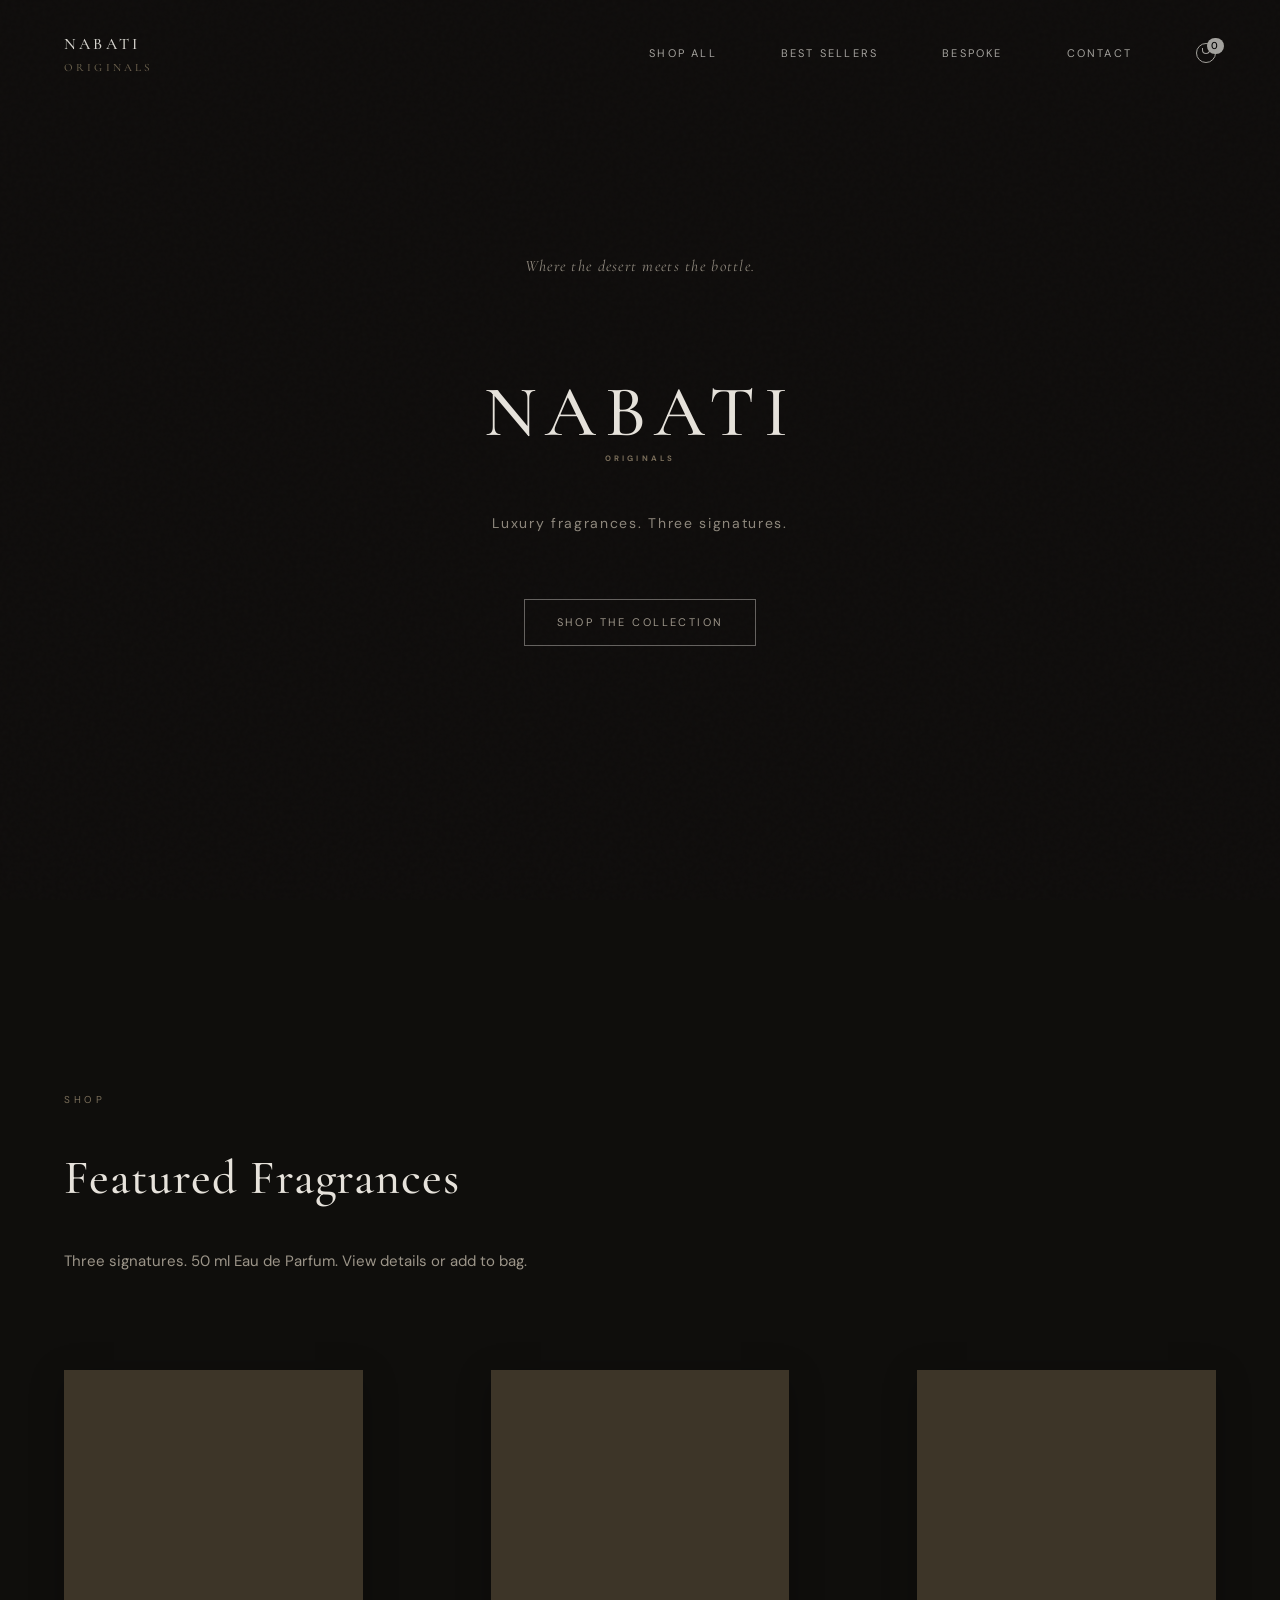
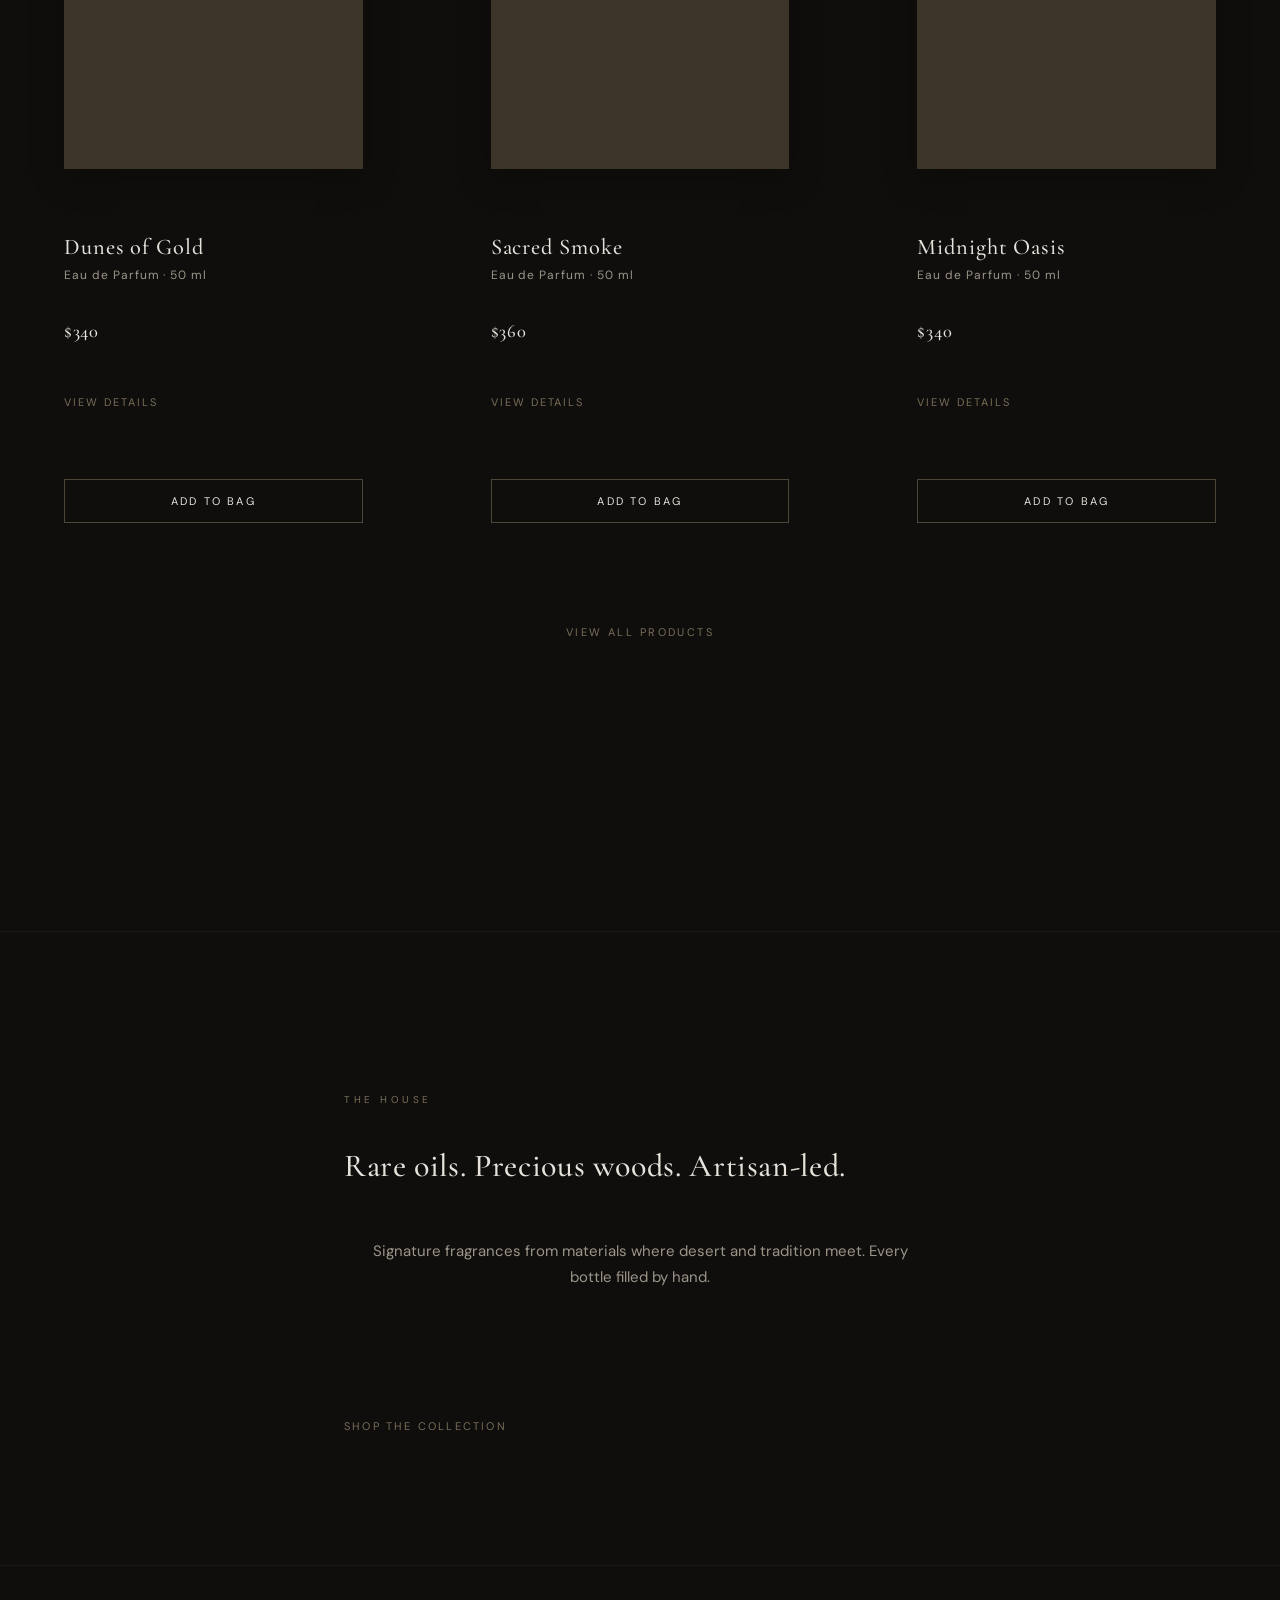
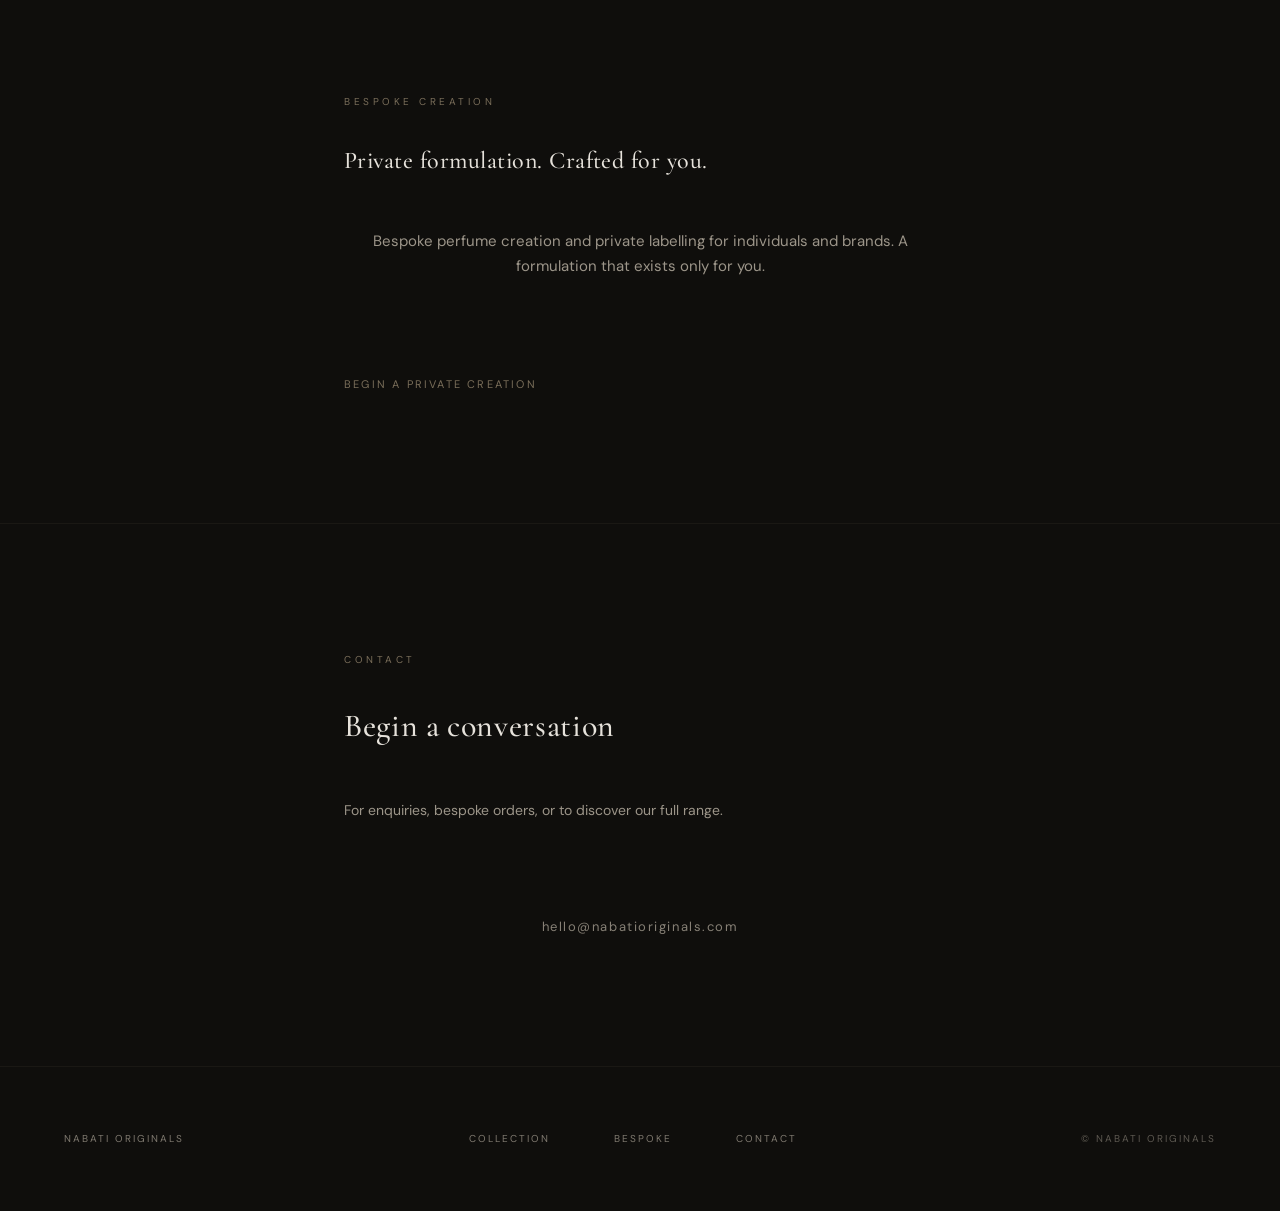
==== commit 45e55bb1: "Homepage: product-first layout, 2-col mobile grid, trim copy, Bespoke CTA Made-with: Cursor" ====
--- a/index.html
+++ b/index.html
@@ -21,7 +21,8 @@
           <span class="masthead-word masthead-word-sub">ORIGINALS</span>
         </span>
       </a>
-      <nav class="masthead-nav" aria-label="Primary">
+      <button type="button" class="masthead-menu-btn" aria-label="Open menu" aria-expanded="false" aria-controls="masthead-nav" id="masthead-menu-btn"><span class="masthead-menu-btn-line" aria-hidden="true"></span></button>
+      <nav class="masthead-nav" id="masthead-nav" aria-label="Primary">
         <a href="collection.html">Shop All</a>
         <a href="collection.html#featured">Best Sellers</a>
         <a href="bespoke.html">Bespoke</a>
@@ -44,15 +45,15 @@
           <span class="open-title-sub">ORIGINALS</span>
         </h1>
         <p class="open-tagline" data-reveal>Luxury fragrances. Three signatures.</p>
-        <a href="collection.html" class="open-cta open-cta--primary" data-reveal>Shop the collection</a>
+        <a href="collection.html" class="open-cta open-cta--primary" data-reveal>Shop the Collection</a>
       </div>
     </section>
 
-    <section class="block block-featured" id="featured">
+    <section class="block block-featured" id="featured" aria-label="Featured Fragrances">
       <div class="block-inner">
         <span class="section-label" data-reveal>Shop</span>
         <h2 class="section-title" data-reveal>Featured Fragrances</h2>
-        <p class="section-intro" data-reveal>Three signature fragrances. 50 ml Eau de Parfum. View details or add to bag.</p>
+        <p class="section-intro" data-reveal>Three signatures. 50 ml Eau de Parfum. View details or add to bag.</p>
       </div>
       <div class="product-card-grid">
         <article class="product-card" data-reveal>
@@ -97,21 +98,21 @@
       </div>
     </section>
 
-    <section class="block block-house" id="philosophy">
+    <section class="block block-house" id="philosophy" aria-label="The House">
       <div class="block-inner block-inner--narrow">
         <span class="section-label" data-reveal>The house</span>
         <h2 class="section-title section-title--small" data-reveal>Rare oils. Precious woods. Artisan-led.</h2>
-        <p class="block-quote-body" data-reveal>NABATI ORIGINALS crafts signature fragrances from materials sourced where desert and tradition meet. Every bottle is filled by hand. No mass production.</p>
-        <a href="collection.html" class="editorial-link" data-reveal>Shop the collection</a>
+        <p class="block-quote-body" data-reveal>Signature fragrances from materials where desert and tradition meet. Every bottle filled by hand.</p>
+        <a href="collection.html" class="editorial-link" data-reveal>Shop the Collection</a>
       </div>
     </section>
 
-    <section class="block block-bespoke" id="bespoke">
+    <section class="block block-bespoke block-bespoke--home" id="bespoke" aria-label="Bespoke">
       <div class="block-inner block-inner--narrow">
         <span class="section-label" data-reveal>Bespoke Creation</span>
-        <h2 class="section-title" data-reveal>Private formulation. Crafted for you.</h2>
-        <p class="block-quote-body" data-reveal>Beyond our signature collection, we offer bespoke perfume creation and private labeling for individuals and brands. A dialogue with our perfumers, rare ingredients, and a formulation that exists only for you.</p>
-        <a href="bespoke.html" class="editorial-link" data-reveal>Begin a private conversation</a>
+        <h2 class="section-title section-title--small" data-reveal>Private formulation. Crafted for you.</h2>
+        <p class="block-quote-body" data-reveal>Bespoke perfume creation and private labelling for individuals and brands. A formulation that exists only for you.</p>
+        <a href="bespoke.html" class="editorial-link editorial-link--bespoke" data-reveal>Begin a Private Creation</a>
       </div>
     </section>
 
--- a/styles.css
+++ b/styles.css
@@ -142,6 +142,7 @@
   right: 0;
   z-index: 100;
   padding: var(--space-2) 0;
+  min-height: 56px;
   mix-blend-mode: difference;
   pointer-events: none;
 }
@@ -196,7 +197,9 @@
 
 .masthead-nav {
   display: flex;
+  align-items: center;
   gap: var(--space-4);
+  flex-shrink: 0;
 }
 
 .masthead-nav a {
@@ -206,6 +209,7 @@
   color: var(--paper);
   opacity: 0.75;
   transition: opacity var(--duration-fast) var(--ease);
+  white-space: nowrap;
 }
 
 .masthead-nav a:hover {
@@ -267,6 +271,11 @@
   display: block;
 }
 
+/* Hamburger: hidden on desktop */
+.masthead-menu-btn {
+  display: none;
+}
+
 /* ---- Blocks (editorial rhythm) ---- */
 .block {
   padding: var(--space-6) 0;
@@ -310,6 +319,7 @@
 .open-bg {
   position: absolute;
   inset: 0;
+  z-index: 0;
   background: var(--black);
   background-image: radial-gradient(ellipse 70% 50% at 50% 80%, var(--overlay-soft) 0%, transparent 55%);
 }
@@ -744,14 +754,14 @@
   color: var(--gold-muted);
 }
 
-/* ---- Featured (homepage): uses product-card-grid ---- */
+/* ---- Featured (homepage): product-first, immediately after hero ---- */
 .block-featured {
-  padding-top: var(--space-7);
+  padding-top: var(--space-8);
   padding-bottom: var(--space-8);
 }
 
 .block-featured .block-inner {
-  margin-bottom: var(--space-6);
+  margin-bottom: var(--space-5);
 }
 
 .block-featured .section-title {
@@ -760,10 +770,11 @@
 
 .block-featured .section-intro {
   margin-bottom: 0;
+  max-width: 36em;
 }
 
 .block-featured .product-card-grid {
-  margin-top: var(--space-2);
+  margin-top: var(--space-4);
 }
 
 /* ---- Collection preview (homepage) ---- */
@@ -983,18 +994,34 @@
   opacity: 1;
 }
 
-/* ---- The house (compact brand block after shop) ---- */
+/* ---- The house (brand story after products) ---- */
 .block-house {
-  padding-top: var(--space-6);
+  padding-top: var(--space-7);
   padding-bottom: var(--space-6);
   border-top: var(--border-subtle);
 }
 
-/* ---- Bespoke (exclusive, consultative, premium) ---- */
+.block-house .block-quote-body {
+  margin-bottom: var(--space-4);
+}
+
+/* ---- Bespoke (exclusive, secondary to main products) ---- */
 .block-bespoke {
   padding-top: var(--space-6);
   padding-bottom: var(--space-6);
   border-top: var(--border-subtle);
+}
+
+.block-bespoke--home .section-title {
+  font-size: clamp(1.25rem, 2.5vw, 1.5rem);
+}
+
+.block-bespoke--home .block-quote-body {
+  margin-bottom: var(--space-4);
+}
+
+.editorial-link--bespoke {
+  margin-top: var(--space-2);
 }
 
 .block-bespoke-hero {
@@ -1857,30 +1884,155 @@
   margin-right: var(--space-1);
 }
 
-/* ---- Responsive: tablet and below ---- */
+/* ---- Responsive: tablet and below — hamburger menu, slim lightweight header ---- */
 @media (max-width: 900px) {
+  /* Lightweight: transparent by default; subtle background only on scroll (see .masthead-scrolled) */
+  .masthead {
+    mix-blend-mode: normal;
+    min-height: 0;
+    padding: 10px 0;
+    background: rgba(15, 14, 12, 0.18);
+    border-bottom: 1px solid rgba(154, 139, 110, 0.08);
+    transition: background 0.35s ease, border-color 0.35s ease, backdrop-filter 0.35s ease;
+  }
+
+  .masthead.masthead-scrolled {
+    background: rgba(15, 14, 12, 0.82);
+    backdrop-filter: blur(10px);
+    -webkit-backdrop-filter: blur(10px);
+    border-bottom-color: rgba(154, 139, 110, 0.12);
+  }
+
   .masthead-inner {
+    flex-direction: row;
     flex-wrap: wrap;
-    gap: var(--space-2);
-  }
-
+    align-items: center;
+    justify-content: space-between;
+    gap: 0;
+    min-height: 32px;
+    padding: 0 max(var(--content-gutter), env(safe-area-inset-left)) 0 max(var(--content-gutter), env(safe-area-inset-right));
+    max-width: 100%;
+  }
+
+  .masthead-logo {
+    flex-shrink: 0;
+    margin: 0;
+    padding: 0;
+  }
+
+  /* Hamburger button: visible on small screens */
+  .masthead-menu-btn {
+    display: flex;
+    flex-direction: column;
+    align-items: center;
+    justify-content: center;
+    gap: 5px;
+    width: 44px;
+    height: 44px;
+    padding: 0;
+    background: transparent;
+    border: none;
+    cursor: pointer;
+    color: var(--paper);
+    -webkit-tap-highlight-color: transparent;
+  }
+
+  .masthead-menu-btn::before,
+  .masthead-menu-btn::after {
+    content: '';
+    display: block;
+    width: 20px;
+    height: 1px;
+    background: currentColor;
+    transition: transform 0.3s ease, opacity 0.3s ease;
+  }
+
+  .masthead-menu-btn::before {
+    margin-bottom: 5px;
+  }
+
+  .masthead-menu-btn .masthead-menu-btn-line {
+    display: block;
+    width: 20px;
+    height: 1px;
+    margin-bottom: 5px;
+    background: currentColor;
+    transition: opacity 0.3s ease;
+  }
+
+  .masthead-menu-open .masthead-menu-btn .masthead-menu-btn-line {
+    opacity: 0;
+  }
+
+  .masthead-menu-open .masthead-menu-btn::before {
+    transform: translateY(6px) rotate(45deg);
+  }
+
+  .masthead-menu-open .masthead-menu-btn::after {
+    transform: translateY(-6px) rotate(-45deg);
+  }
+
+  /* Nav: hidden by default, full-width dropdown when open */
   .masthead-nav {
-    gap: var(--space-3);
-    flex-wrap: wrap;
-    justify-content: flex-end;
-  }
-
-  .masthead-nav a {
-    font-size: 10px;
-    letter-spacing: 0.18em;
+    display: none;
+    width: 100%;
+    flex-basis: 100%;
+    order: 99;
+    padding: var(--space-4) 0 var(--space-3);
+    padding-left: max(var(--content-gutter), env(safe-area-inset-left));
+    padding-right: max(var(--content-gutter), env(safe-area-inset-right));
+    border-top: 1px solid rgba(154, 139, 110, 0.2);
+    margin-top: var(--space-2);
+    box-sizing: border-box;
+  }
+
+  .masthead-menu-open .masthead-nav {
+    display: flex;
+    flex-direction: column;
+    gap: 0;
+    align-items: stretch;
+  }
+
+  .masthead-menu-open .masthead-nav a {
+    display: flex;
+    align-items: center;
+    justify-content: flex-start;
+    padding: var(--space-3) 0;
+    font-size: 12px;
+    letter-spacing: 0.2em;
+    min-height: 48px;
+    width: 100%;
+    max-width: none;
+    border: none;
+    box-sizing: border-box;
+  }
+
+  .masthead-menu-open .masthead-cart {
+    grid-column: unset;
+    max-width: none;
   }
 
   .masthead-logo-text {
-    font-size: 0.9rem;
+    font-size: 0.82rem;
+    letter-spacing: 0.16em;
+    line-height: 1.2;
   }
 
   .masthead-word-sub {
-    font-size: 0.65rem;
+    font-size: 0.6rem;
+    letter-spacing: 0.24em;
+    margin-top: 0.5px;
+  }
+
+  /* Hero starts below slim header */
+  .open {
+    padding-top: calc(56px + env(safe-area-inset-top));
+    padding-left: var(--content-gutter);
+    padding-right: var(--content-gutter);
+  }
+
+  .open-title-main {
+    font-size: clamp(1.75rem, 7vw, 2.5rem);
   }
 
   .block-inner--asymmetric,
@@ -1917,10 +2069,6 @@
     gap: var(--space-3);
   }
 
-  .open {
-    padding: var(--space-4);
-  }
-
   .block {
     padding: var(--space-5) 0;
   }
@@ -1937,101 +2085,212 @@
   }
 }
 
+/* ---- 768px: keep grid nav, more padding ---- */
+@media (max-width: 768px) {
+  .open {
+    padding-top: calc(100px + var(--space-4) + env(safe-area-inset-top));
+  }
+
+  .open-title-main {
+    font-size: clamp(1.7rem, 7.5vw, 2.35rem);
+  }
+}
+
 /* ---- Responsive: mobile ---- */
 @media (max-width: 600px) {
   body {
     --content-gutter: var(--space-3);
-  }
-
+    font-size: 15px;
+  }
+
+  /* Header: readable and tappable; no blend so it’s always visible */
   .masthead {
-    padding: var(--space-2) 0;
+    min-height: 0;
+    padding: 8px 0;
+    mix-blend-mode: normal;
+    background: rgba(15, 14, 12, 0.2);
+    border-bottom: 1px solid rgba(154, 139, 110, 0.06);
   }
 
   .masthead-inner {
-    padding: 0 var(--content-gutter);
-    gap: var(--space-2);
-  }
-
-  .masthead-nav {
-    gap: var(--space-2);
-  }
-
-  .masthead-nav a {
-    font-size: 9px;
+    min-height: 0;
+    padding-left: max(var(--content-gutter), env(safe-area-inset-left));
+    padding-right: max(var(--content-gutter), env(safe-area-inset-right));
+    max-width: 100%;
+  }
+
+  .masthead-logo {
+    padding: 0;
+    margin: 0;
+  }
+
+  .masthead-logo-text {
+    font-size: 0.78rem;
+    letter-spacing: 0.14em;
+  }
+
+  .masthead-word-sub {
+    font-size: 0.56rem;
+    letter-spacing: 0.22em;
+    margin-top: 0.5px;
+  }
+
+  .masthead-menu-open .masthead-nav a {
+    font-size: 11px;
     letter-spacing: 0.16em;
-    padding: var(--space-1) 0;
-    min-height: 44px;
-    display: inline-flex;
-    align-items: center;
-  }
-
-  .masthead-logo-text {
-    font-size: 0.8rem;
-  }
-
-  .masthead-word-sub {
-    font-size: 0.6rem;
-  }
-
+  }
+
+  /* Main content: clear fixed header */
+  main {
+    padding-top: 0;
+  }
+
+  .page-home main,
+  .page-collection main,
+  .page-bespoke main {
+    padding-top: 0;
+  }
+
+  /* ---- Mobile hero: calm, centered, clear, luxurious ---- */
   .open {
-    padding: var(--space-3);
+    padding: var(--space-6) var(--content-gutter) var(--space-7);
     min-height: 100vh;
     min-height: 100dvh;
+    padding-top: calc(50px + var(--space-6) + env(safe-area-inset-top));
+    padding-bottom: var(--space-7);
+    align-items: center;
+    justify-content: center;
+  }
+
+  /* Dark gradient overlay for text readability */
+  .open::before {
+    content: '';
+    position: absolute;
+    inset: 0;
+    z-index: 0.5;
+    pointer-events: none;
+    background: linear-gradient(to bottom, rgba(15, 14, 12, 0.5) 0%, rgba(15, 14, 12, 0.72) 50%, rgba(15, 14, 12, 0.88) 100%);
+  }
+
+  /* Reposition hero image for mobile: center bottle, reduce dominance */
+  .hero-with-image .open-bg-image {
+    background-position: 50% 48%;
+    background-size: cover;
+    opacity: 0.28;
+  }
+
+  .open-content {
+    z-index: 1;
+    padding: var(--space-4) 0;
+    max-width: 22em;
+    margin: 0 auto;
+  }
+
+  /* Hide duplicate brand (header already shows logo) */
+  .open-title {
+    display: none !important;
   }
 
   .open-line {
-    font-size: 0.85rem;
-    margin-bottom: var(--space-4);
-  }
-
-  .open-title-main {
-    font-size: clamp(1.75rem, 8vw, 2.5rem);
+    font-size: 0.95rem;
+    margin-bottom: var(--space-5);
+    color: var(--paper);
+    text-shadow: 0 1px 3px rgba(0, 0, 0, 0.5);
     letter-spacing: 0.1em;
   }
 
   .open-tagline {
-    font-size: 12px;
-    margin-top: var(--space-2);
+    font-size: 13px;
+    margin-top: var(--space-3);
+    margin-bottom: 0;
+    letter-spacing: 0.12em;
+    color: rgba(230, 226, 219, 0.95);
+    text-shadow: 0 1px 2px rgba(0, 0, 0, 0.4);
   }
 
   .open-cta {
-    margin-top: var(--space-3);
+    margin-top: var(--space-6);
+    margin-bottom: 0;
   }
 
   .open-cta--primary {
-    padding: 14px 24px;
-    min-height: 44px;
     display: inline-flex;
     align-items: center;
     justify-content: center;
+    min-height: 48px;
+    padding: 16px 32px;
+    font-size: 12px;
+    letter-spacing: 0.2em;
+    color: var(--paper);
+    background: rgba(230, 226, 219, 0.12);
+    border: 1px solid rgba(230, 226, 219, 0.55);
+    border-radius: 0;
+    text-shadow: 0 1px 2px rgba(0, 0, 0, 0.3);
+    -webkit-tap-highlight-color: transparent;
+  }
+
+  .open-cta--primary:hover {
+    background: rgba(230, 226, 219, 0.18);
+    border-color: rgba(230, 226, 219, 0.7);
   }
 
   .block {
-    padding: var(--space-4) 0;
+    padding: var(--space-5) 0;
   }
 
   .block-inner {
     padding: 0 var(--content-gutter);
   }
 
+  .section-label {
+    font-size: 10px;
+  }
+
   .section-title {
-    font-size: clamp(1.5rem, 5vw, 2rem);
-    margin-bottom: var(--space-2);
+    font-size: clamp(1.6rem, 6vw, 2.25rem);
+    margin-bottom: var(--space-3);
+    line-height: 1.2;
   }
 
   .section-intro,
   .collection-intro {
-    font-size: 14px;
+    font-size: 15px;
+    line-height: 1.65;
   }
 
   .block-quote-body {
-    font-size: 14px;
+    font-size: 15px;
+    line-height: 1.7;
     margin-bottom: var(--space-4);
   }
 
+  .editorial-link {
+    margin-top: var(--space-4);
+    font-size: 12px;
+    padding: var(--space-2) 0;
+  }
+
+  /* Product cards: 2 columns on mobile for product-driven layout */
   .product-card-grid {
-    grid-template-columns: 1fr;
-    gap: var(--space-5);
+    grid-template-columns: repeat(2, 1fr);
+    gap: var(--space-4);
+    padding: 0 var(--content-gutter);
+  }
+
+  .product-card__img {
+    margin-bottom: var(--space-3);
+  }
+
+  .product-card__body {
+    padding-top: var(--space-3);
+  }
+
+  .product-card__name {
+    font-size: 1.35rem;
+  }
+
+  .product-card__price {
+    font-size: 1.1rem;
   }
 
   .product-card__add,
@@ -2039,8 +2298,9 @@
   .product-cta-btn--hero,
   .cart-checkout-btn,
   .checkout-submit {
-    min-height: 44px;
-    padding: 14px 20px;
+    min-height: 48px;
+    padding: 16px 24px;
+    font-size: 12px;
     display: inline-flex;
     align-items: center;
     justify-content: center;
@@ -2048,34 +2308,51 @@
 
   .product-card__add {
     width: 100%;
+    margin-top: var(--space-3);
+  }
+
+  .cta-secondary {
+    font-size: 12px;
+    padding: var(--space-2) 0;
+    display: inline-block;
   }
 
   .cart-item {
-    grid-template-columns: 80px 1fr;
-    gap: var(--space-3);
+    grid-template-columns: 88px 1fr;
+    gap: var(--space-4);
+    padding: var(--space-4) 0;
   }
 
   .cart-item-img {
-    min-height: 80px;
+    min-height: 100px;
+  }
+
+  .cart-item-name {
+    font-size: 1.2rem;
   }
 
   .horizontal-item {
-    width: 240px;
+    width: 260px;
   }
 
   .product-gallery-main {
-    max-height: 50vh;
+    max-height: 55vh;
   }
 
   .product-hero {
-    min-height: 70vh;
-    padding: var(--space-4) 0;
+    min-height: auto;
+    padding: var(--space-5) 0;
+    padding-top: calc(100px + var(--space-5) + env(safe-area-inset-top));
   }
 
   .product-hero-inner {
     flex-direction: column;
-    gap: var(--space-5);
+    gap: var(--space-6);
     padding: 0 var(--content-gutter);
+  }
+
+  .product-gallery {
+    max-width: 100%;
   }
 
   .product-hero-copy {
@@ -2085,11 +2362,16 @@
   }
 
   .product-hero-name {
-    font-size: clamp(1.5rem, 5vw, 2rem);
+    font-size: clamp(1.6rem, 6vw, 2.25rem);
+  }
+
+  .product-hero-price {
+    font-size: 1.25rem;
   }
 
   .product-cta-btn--hero {
     max-width: 100%;
+    width: 100%;
   }
 
   .horizontal-item--feature {
@@ -2097,20 +2379,20 @@
   }
 
   .product-cta-bar {
-    padding: var(--space-3) var(--content-gutter);
-    padding-bottom: max(var(--space-3), env(safe-area-inset-bottom));
+    padding: var(--space-4) var(--content-gutter);
+    padding-bottom: max(var(--space-4), env(safe-area-inset-bottom));
     flex-direction: column;
     align-items: stretch;
   }
 
   .product-cta-bar-inner {
     flex-direction: column;
-    gap: var(--space-3);
+    gap: var(--space-4);
   }
 
   .product-cta-bar .product-cta-btn {
     width: 100%;
-    min-height: 44px;
+    min-height: 48px;
     justify-content: center;
   }
 
@@ -2126,8 +2408,13 @@
     grid-template-columns: 1fr;
   }
 
+  .checkout-form input {
+    padding: 16px 0;
+    font-size: 16px;
+  }
+
   .page-checkout {
-    padding: var(--space-4);
+    padding: var(--space-5) var(--content-gutter);
   }
 
   .checkout-header,
@@ -2137,12 +2424,50 @@
     padding-right: 0;
   }
 
+  .foot {
+    padding: var(--space-5) 0;
+    padding-bottom: max(var(--space-5), env(safe-area-inset-bottom));
+  }
+
   .foot-inner {
     padding: 0 var(--content-gutter);
+    gap: var(--space-4);
   }
 
   .block-collection-cta {
-    padding-top: var(--space-4);
+    padding-top: var(--space-5);
+  }
+
+  .block-featured .block-inner {
+    margin-bottom: var(--space-5);
+  }
+
+  .page-cart {
+    padding-top: 120px;
+    padding-top: calc(100px + env(safe-area-inset-top));
+  }
+
+  .page-collection .collection-hero {
+    padding-top: var(--space-6);
+    padding-top: calc(var(--space-6) + env(safe-area-inset-top));
+  }
+
+  .page-product {
+    padding-top: 0;
+  }
+
+  .page-bespoke .block-bespoke-hero {
+    padding-top: var(--space-6);
+    padding-top: calc(var(--space-6) + env(safe-area-inset-top));
+  }
+
+  .contact-intro {
+    font-size: 15px;
+    margin-bottom: var(--space-4);
+  }
+
+  .contact-email {
+    font-size: 14px;
   }
 }
 
@@ -2153,28 +2478,36 @@
   }
 
   .masthead-nav a {
-    font-size: 8px;
-    letter-spacing: 0.14em;
-  }
-
-  .open-title-main {
-    font-size: 1.6rem;
+    font-size: 10px;
+    letter-spacing: 0.16em;
+  }
+
+  .open-content {
+    max-width: 100%;
+  }
+
+  .open-cta--primary {
+    min-height: 48px;
+    padding: 14px 28px;
+    width: 100%;
+    max-width: 280px;
+    box-sizing: border-box;
   }
 
   .product-card__name {
-    font-size: 1.2rem;
+    font-size: 1.25rem;
   }
 
   .product-card__price {
-    font-size: 1rem;
+    font-size: 1.05rem;
   }
 
   .cart-item {
-    grid-template-columns: 70px 1fr;
+    grid-template-columns: 76px 1fr;
   }
 
   .cart-item-img {
-    min-height: 70px;
+    min-height: 90px;
   }
 }
 
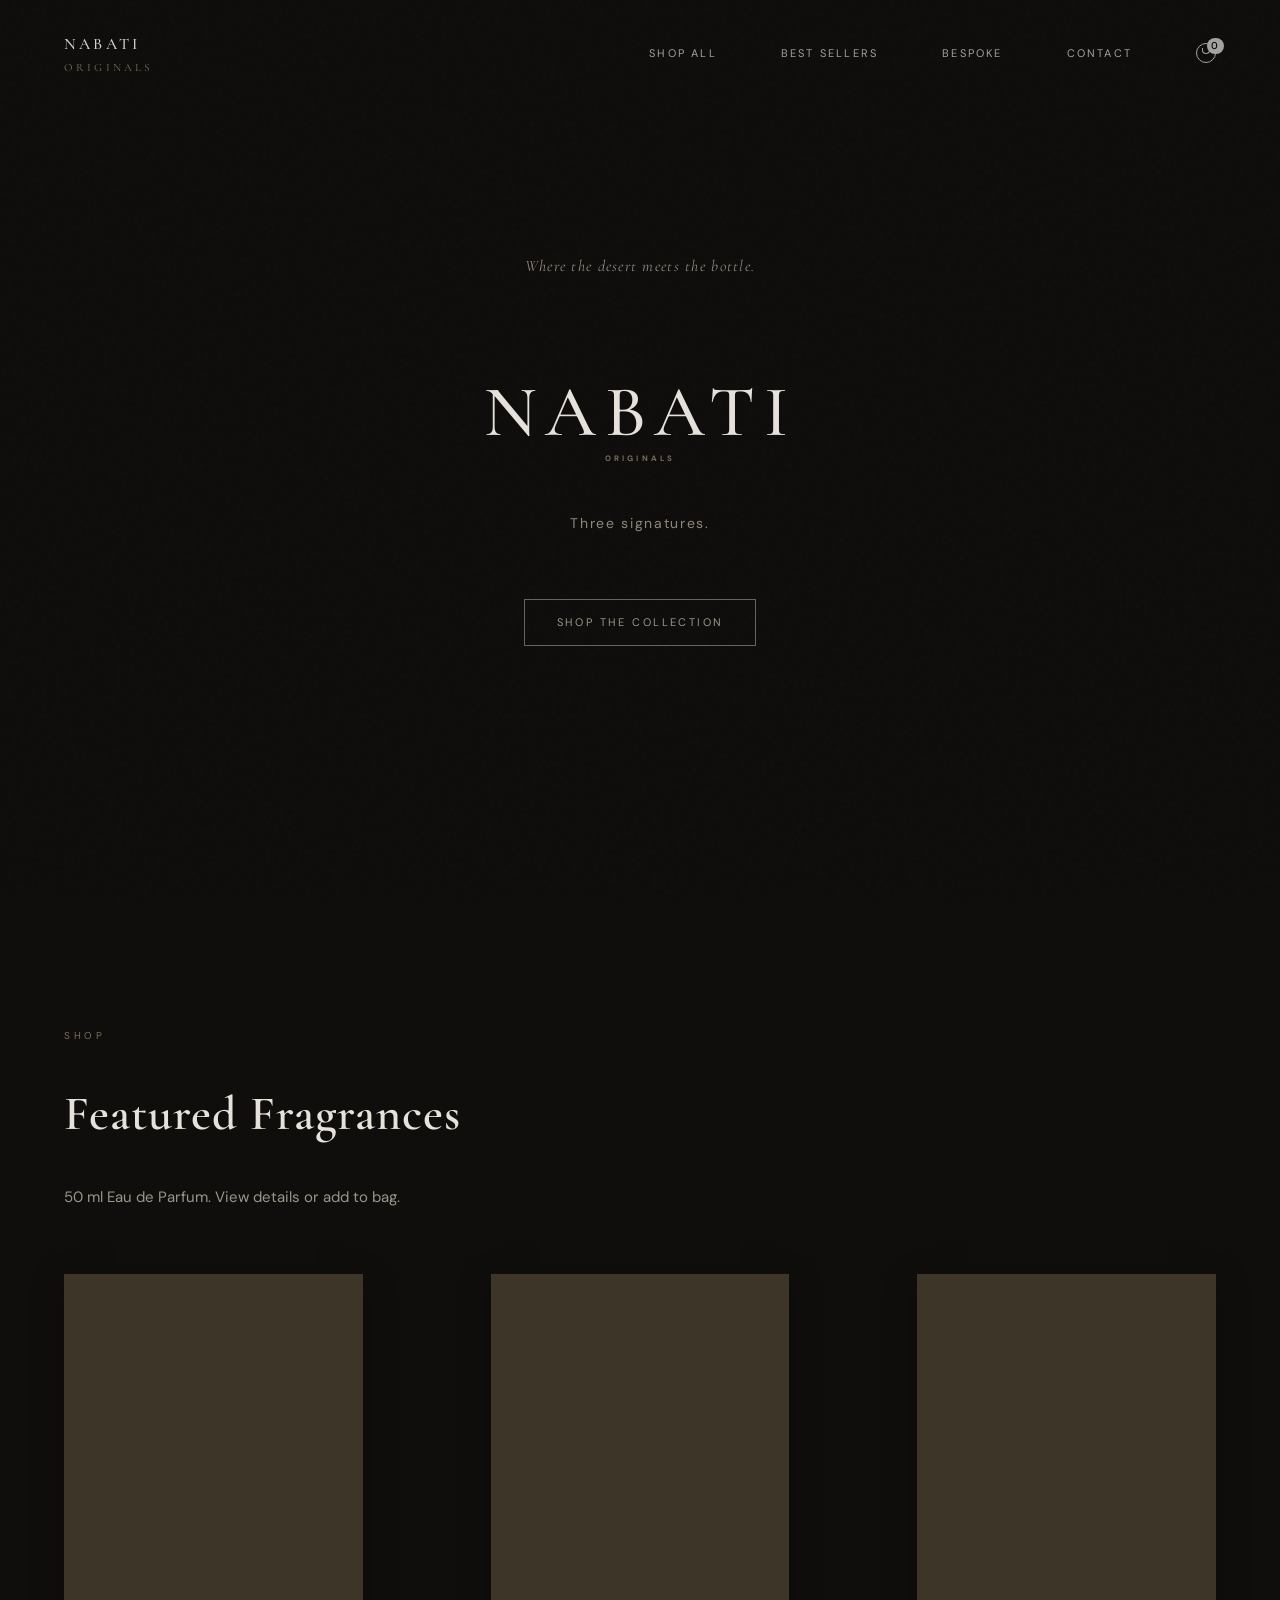
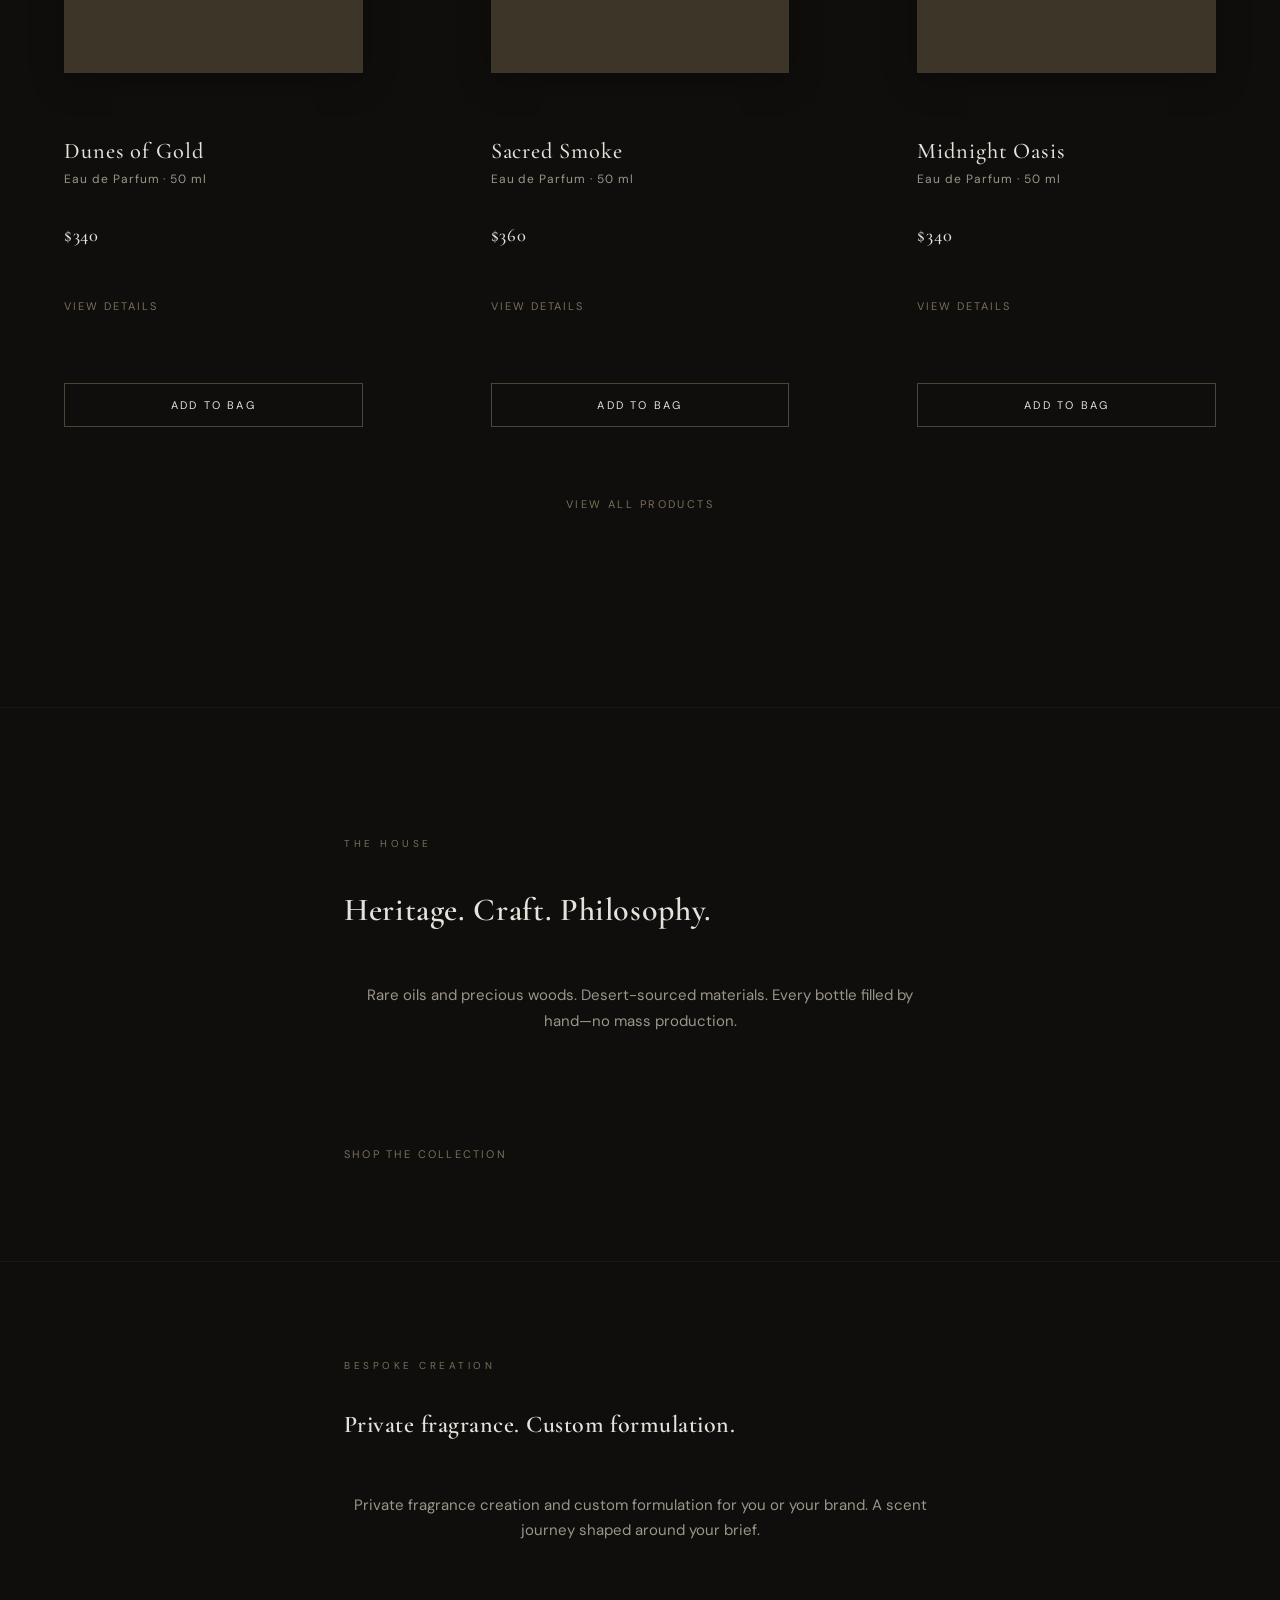
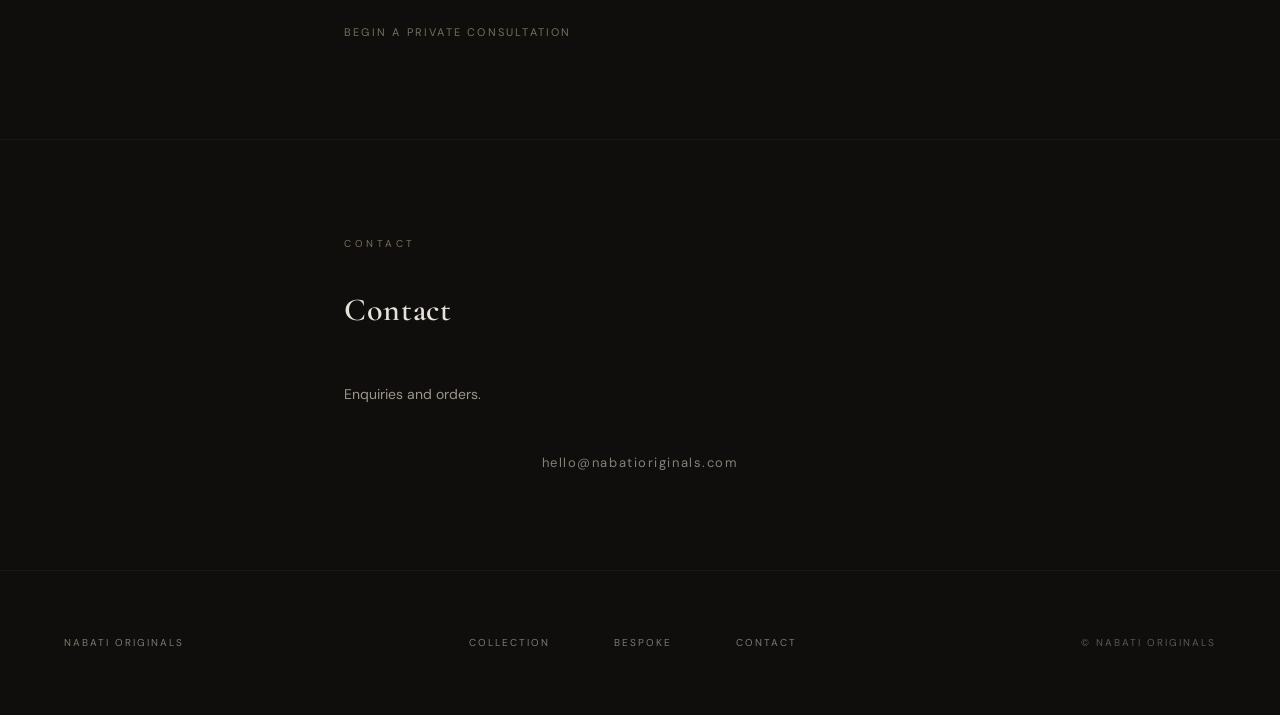
==== commit 140b3401: "Copy audit, House and Bespoke refinements, PC and mobile compatibility Made-with: Cursor" ====
--- a/index.html
+++ b/index.html
@@ -4,7 +4,7 @@
   <meta charset="UTF-8" />
   <meta name="viewport" content="width=device-width, initial-scale=1.0" />
   <title>NABATI ORIGINALS</title>
-  <meta name="description" content="Heritage luxury rooted in desert culture. Niche perfumes crafted with rare ingredients." />
+  <meta name="description" content="Signature fragrances. Desert-inspired. Rare ingredients." />
   <link rel="preconnect" href="https://fonts.googleapis.com" />
   <link rel="preconnect" href="https://fonts.gstatic.com" crossorigin />
   <link href="https://fonts.googleapis.com/css2?family=Cormorant+Garamond:ital,wght@0,300;0,400;0,500;0,600;1,400;1,500&family=DM+Sans:wght@300;400;500&display=swap" rel="stylesheet" />
@@ -44,7 +44,7 @@
           <span class="open-title-main">NABATI</span>
           <span class="open-title-sub">ORIGINALS</span>
         </h1>
-        <p class="open-tagline" data-reveal>Luxury fragrances. Three signatures.</p>
+        <p class="open-tagline" data-reveal>Three signatures.</p>
         <a href="collection.html" class="open-cta open-cta--primary" data-reveal>Shop the Collection</a>
       </div>
     </section>
@@ -53,7 +53,7 @@
       <div class="block-inner">
         <span class="section-label" data-reveal>Shop</span>
         <h2 class="section-title" data-reveal>Featured Fragrances</h2>
-        <p class="section-intro" data-reveal>Three signatures. 50 ml Eau de Parfum. View details or add to bag.</p>
+        <p class="section-intro" data-reveal>50 ml Eau de Parfum. View details or add to bag.</p>
       </div>
       <div class="product-card-grid">
         <article class="product-card" data-reveal>
@@ -100,27 +100,27 @@
 
     <section class="block block-house" id="philosophy" aria-label="The House">
       <div class="block-inner block-inner--narrow">
-        <span class="section-label" data-reveal>The house</span>
-        <h2 class="section-title section-title--small" data-reveal>Rare oils. Precious woods. Artisan-led.</h2>
-        <p class="block-quote-body" data-reveal>Signature fragrances from materials where desert and tradition meet. Every bottle filled by hand.</p>
+        <span class="section-label" data-reveal>The House</span>
+        <h2 class="section-title section-title--small" data-reveal>Heritage. Craft. Philosophy.</h2>
+        <p class="block-quote-body" data-reveal>Rare oils and precious woods. Desert-sourced materials. Every bottle filled by hand—no mass production.</p>
         <a href="collection.html" class="editorial-link" data-reveal>Shop the Collection</a>
       </div>
     </section>
 
-    <section class="block block-bespoke block-bespoke--home" id="bespoke" aria-label="Bespoke">
+    <section class="block block-bespoke block-bespoke--home" id="bespoke" aria-label="Bespoke Creation">
       <div class="block-inner block-inner--narrow">
         <span class="section-label" data-reveal>Bespoke Creation</span>
-        <h2 class="section-title section-title--small" data-reveal>Private formulation. Crafted for you.</h2>
-        <p class="block-quote-body" data-reveal>Bespoke perfume creation and private labelling for individuals and brands. A formulation that exists only for you.</p>
-        <a href="bespoke.html" class="editorial-link editorial-link--bespoke" data-reveal>Begin a Private Creation</a>
+        <h2 class="section-title section-title--small" data-reveal>Private fragrance. Custom formulation.</h2>
+        <p class="block-quote-body" data-reveal>Private fragrance creation and custom formulation for you or your brand. A scent journey shaped around your brief.</p>
+        <a href="bespoke.html" class="editorial-link editorial-link--bespoke" data-reveal>Begin a Private Consultation</a>
       </div>
     </section>
 
     <section class="block block-contact" id="contact">
       <div class="block-inner block-inner--narrow">
         <span class="section-label" data-reveal>Contact</span>
-        <h2 class="section-title section-title--small" data-reveal>Begin a conversation</h2>
-        <p class="contact-intro" data-reveal>For enquiries, bespoke orders, or to discover our full range.</p>
+        <h2 class="section-title section-title--small" data-reveal>Contact</h2>
+        <p class="contact-intro" data-reveal>Enquiries and orders.</p>
         <a href="mailto:hello@nabatioriginals.com" class="contact-email" data-reveal>hello@nabatioriginals.com</a>
       </div>
     </section>
--- a/styles.css
+++ b/styles.css
@@ -101,6 +101,7 @@
 html {
   scroll-behavior: smooth;
   -webkit-text-size-adjust: 100%;
+  overflow-x: hidden;
 }
 
 body {
@@ -278,7 +279,7 @@
 
 /* ---- Blocks (editorial rhythm) ---- */
 .block {
-  padding: var(--space-6) 0;
+  padding: var(--space-5) 0;
 }
 
 .block-inner {
@@ -453,7 +454,7 @@
 .section-title {
   font-family: var(--font-editorial);
   font-size: clamp(2rem, 4vw, 3rem);
-  font-weight: 500;
+  font-weight: 600;
   color: var(--paper);
   letter-spacing: 0.02em;
   margin-bottom: var(--space-3);
@@ -518,7 +519,7 @@
   max-width: 580px;
   margin-left: auto;
   margin-right: auto;
-  margin-bottom: var(--space-5);
+  margin-bottom: var(--space-4);
   opacity: 0;
   transform: translateY(16px);
   transition: opacity 0.9s var(--ease-slow) 0.15s, transform 0.9s var(--ease-slow) 0.15s;
@@ -602,7 +603,7 @@
   font-size: 15px;
   line-height: 1.75;
   color: var(--paper-muted);
-  margin-bottom: var(--space-4);
+  margin-bottom: var(--space-3);
 }
 
 .editorial-link {
@@ -633,6 +634,8 @@
   margin: 0 auto;
   padding: 0 var(--content-gutter);
   align-items: start;
+  width: 100%;
+  box-sizing: border-box;
 }
 
 .product-card {
@@ -756,12 +759,12 @@
 
 /* ---- Featured (homepage): product-first, immediately after hero ---- */
 .block-featured {
-  padding-top: var(--space-8);
-  padding-bottom: var(--space-8);
+  padding-top: var(--space-6);
+  padding-bottom: var(--space-6);
 }
 
 .block-featured .block-inner {
-  margin-bottom: var(--space-5);
+  margin-bottom: var(--space-4);
 }
 
 .block-featured .section-title {
@@ -774,7 +777,7 @@
 }
 
 .block-featured .product-card-grid {
-  margin-top: var(--space-4);
+  margin-top: var(--space-3);
 }
 
 /* ---- Collection preview (homepage) ---- */
@@ -788,7 +791,7 @@
 }
 
 .block-collection-cta {
-  padding-top: var(--space-5);
+  padding-top: var(--space-4);
   padding-bottom: 0;
   text-align: center;
 }
@@ -960,7 +963,7 @@
 
 /* ---- Contact ---- */
 .block-contact {
-  padding: var(--space-6) 0;
+  padding: var(--space-5) 0;
   border-top: 1px solid rgba(154, 139, 110, 0.08);
 }
 
@@ -985,7 +988,7 @@
 .contact-intro {
   font-size: 14px;
   color: var(--paper-muted);
-  margin-bottom: var(--space-5);
+  margin-bottom: var(--space-3);
   opacity: 0;
   transition: opacity 0.7s var(--ease-slow);
 }
@@ -996,19 +999,19 @@
 
 /* ---- The house (brand story after products) ---- */
 .block-house {
-  padding-top: var(--space-7);
-  padding-bottom: var(--space-6);
+  padding-top: var(--space-6);
+  padding-bottom: var(--space-5);
   border-top: var(--border-subtle);
 }
 
 .block-house .block-quote-body {
-  margin-bottom: var(--space-4);
+  margin-bottom: var(--space-3);
 }
 
 /* ---- Bespoke (exclusive, secondary to main products) ---- */
 .block-bespoke {
-  padding-top: var(--space-6);
-  padding-bottom: var(--space-6);
+  padding-top: var(--space-5);
+  padding-bottom: var(--space-5);
   border-top: var(--border-subtle);
 }
 
@@ -1017,7 +1020,7 @@
 }
 
 .block-bespoke--home .block-quote-body {
-  margin-bottom: var(--space-4);
+  margin-bottom: var(--space-3);
 }
 
 .editorial-link--bespoke {
@@ -1025,8 +1028,8 @@
 }
 
 .block-bespoke-hero {
-  padding-top: var(--space-7);
-  padding-bottom: var(--space-6);
+  padding-top: var(--space-6);
+  padding-bottom: var(--space-5);
 }
 
 .bespoke-title {
@@ -1065,16 +1068,16 @@
 }
 
 .bespoke-intro {
-  margin-bottom: var(--space-4);
+  margin-bottom: var(--space-3);
 }
 
 .block-bespoke-content {
   padding-top: 0;
-  padding-bottom: var(--space-6);
+  padding-bottom: var(--space-5);
 }
 
 .block-bespoke-content .editorial-body {
-  margin-bottom: var(--space-4);
+  margin-bottom: var(--space-3);
 }
 
 .block-bespoke-content .editorial-body:last-child {
@@ -1329,6 +1332,8 @@
   margin: 0 auto;
   padding: 0 var(--content-gutter);
   width: 100%;
+  min-width: 0;
+  box-sizing: border-box;
 }
 
 .product-hero-bg {
@@ -1470,7 +1475,7 @@
 .product-story {
   max-width: var(--max-w-narrow);
   margin: 0 auto;
-  padding: var(--space-8) var(--content-gutter);
+  padding: var(--space-6) var(--content-gutter);
 }
 
 .product-story-body {
@@ -1489,7 +1494,7 @@
 }
 
 .product-notes {
-  padding: var(--space-8) 0;
+  padding: var(--space-6) 0;
   border-top: 1px solid rgba(154, 139, 110, 0.1);
 }
 
@@ -1515,7 +1520,7 @@
 
 /* PDP in-content purchase: clear, calm, confident */
 .product-purchase {
-  padding: var(--space-8) 0;
+  padding: var(--space-6) 0;
   border-top: 1px solid rgba(154, 139, 110, 0.1);
 }
 
@@ -1633,7 +1638,7 @@
 }
 
 .product-trust {
-  padding: var(--space-6) 0;
+  padding: var(--space-5) 0;
   border-top: 1px solid rgba(154, 139, 110, 0.1);
 }
 
@@ -1664,9 +1669,15 @@
 /* ========== CHECKOUT PAGE ========== */
 .page-checkout {
   min-height: 100vh;
+  min-height: 100dvh;
   display: flex;
   flex-direction: column;
-  padding: var(--space-6) var(--space-4);
+  padding: var(--space-6) var(--content-gutter);
+  padding-top: max(var(--space-6), env(safe-area-inset-top));
+  padding-bottom: max(var(--space-6), env(safe-area-inset-bottom));
+  padding-left: max(var(--content-gutter), env(safe-area-inset-left));
+  padding-right: max(var(--content-gutter), env(safe-area-inset-right));
+  box-sizing: border-box;
 }
 
 .checkout-header {
@@ -1674,6 +1685,7 @@
   margin: 0 auto;
   width: 100%;
   margin-bottom: var(--space-6);
+  padding: 0;
 }
 
 .checkout-logo {
@@ -1776,6 +1788,7 @@
   margin: 0 auto;
   width: 100%;
   flex: 1;
+  min-width: 0;
 }
 
 .checkout-secure-label {
@@ -1841,6 +1854,7 @@
 
 .checkout-submit {
   width: 100%;
+  min-height: 48px;
   margin-top: var(--space-6);
   padding: 16px;
   font-size: 11px;
@@ -1851,6 +1865,7 @@
   border: none;
   cursor: pointer;
   transition: background 0.35s var(--ease), color 0.35s var(--ease);
+  -webkit-tap-highlight-color: transparent;
 }
 
 .checkout-submit:hover {
@@ -2414,7 +2429,10 @@
   }
 
   .page-checkout {
-    padding: var(--space-5) var(--content-gutter);
+    padding-top: max(var(--space-5), env(safe-area-inset-top));
+    padding-bottom: max(var(--space-5), env(safe-area-inset-bottom));
+    padding-left: max(var(--content-gutter), env(safe-area-inset-left));
+    padding-right: max(var(--content-gutter), env(safe-area-inset-right));
   }
 
   .checkout-header,
@@ -2424,6 +2442,10 @@
     padding-right: 0;
   }
 
+  .checkout-order-summary {
+    margin-bottom: var(--space-5);
+  }
+
   .foot {
     padding: var(--space-5) 0;
     padding-bottom: max(var(--space-5), env(safe-area-inset-bottom));
@@ -2439,7 +2461,7 @@
   }
 
   .block-featured .block-inner {
-    margin-bottom: var(--space-5);
+    margin-bottom: var(--space-4);
   }
 
   .page-cart {
@@ -2475,6 +2497,17 @@
 @media (max-width: 380px) {
   body {
     --content-gutter: var(--space-2);
+  }
+
+  .page-checkout {
+    padding-top: max(var(--space-4), env(safe-area-inset-top));
+    padding-left: max(var(--content-gutter), env(safe-area-inset-left));
+    padding-right: max(var(--content-gutter), env(safe-area-inset-right));
+  }
+
+  .checkout-submit {
+    min-height: 48px;
+    padding: 14px 16px;
   }
 
   .masthead-nav a {
@@ -2522,6 +2555,9 @@
   max-width: var(--max-w-narrow);
   margin: 0 auto;
   padding: 0 var(--content-gutter);
+  width: 100%;
+  min-width: 0;
+  box-sizing: border-box;
 }
 
 .cart-inner {
